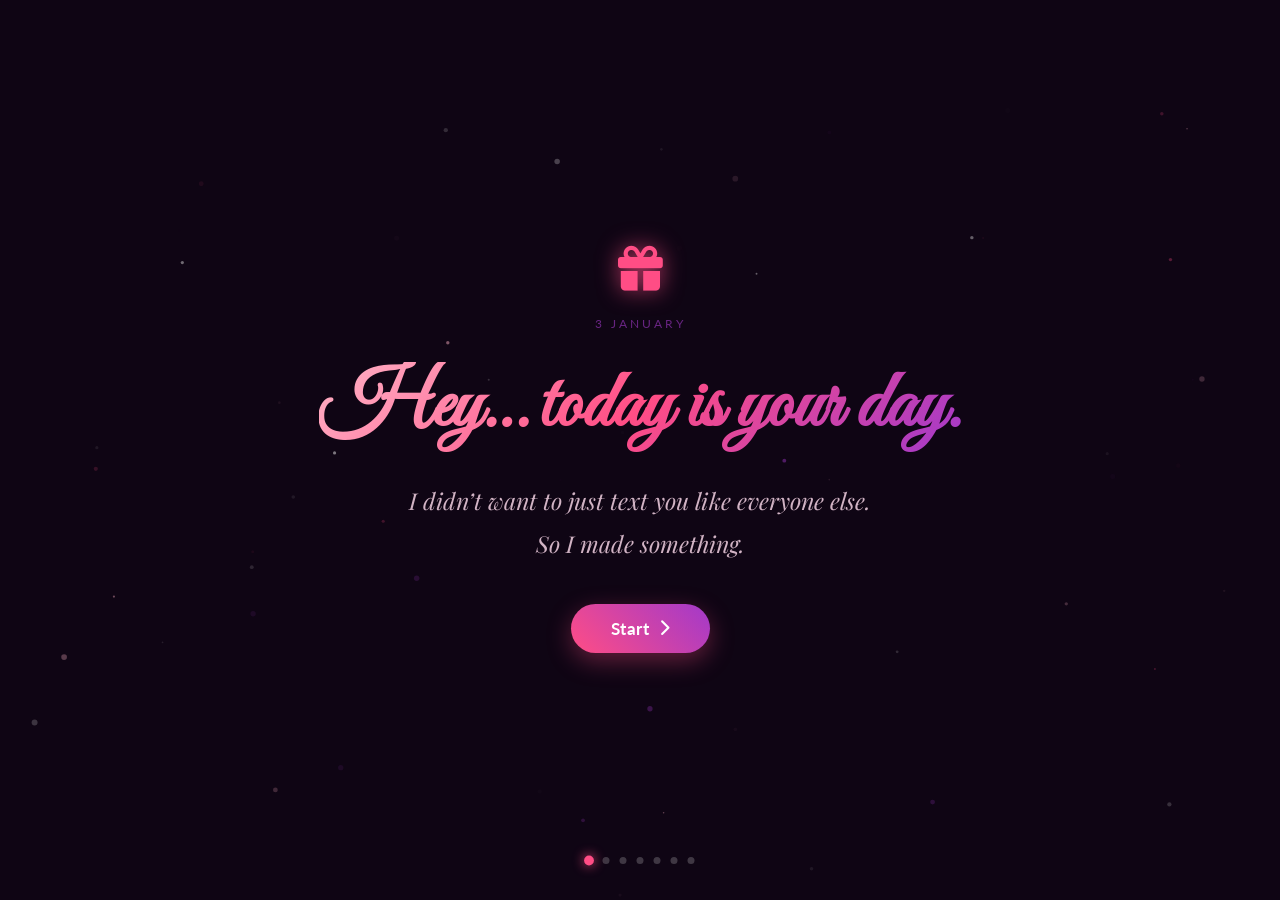
==== index.html @ ba6a095f "feat: Add React DevTools Easter Egg trigger" ====
<!DOCTYPE html>
<html lang="en">
<head>
  <meta charset="UTF-8" />
  <meta name="viewport" content="width=device-width, initial-scale=1.0, viewport-fit=cover"/>
  <meta name="theme-color" content="#0f0514"/>
  <title>Anushka 💕 — My Forever</title>
  <meta name="description" content="A love letter to Anushka — from Swapnadip Ghosh, with all his heart."/>
  <!-- Favicon -->
  <link rel="icon" type="image/svg+xml" href="favicon.svg"/>
  <link rel="apple-touch-icon" href="anushka_portrait.png"/>
  <!-- Open Graph / Social Preview -->
  <meta property="og:type" content="website"/>
  <meta property="og:title" content="Anushka 💕 — My Forever"/>
  <meta property="og:description" content="A love letter to Anushka — from Swapnadip Ghosh, with all his heart."/>
  <meta property="og:image" content="https://onelastsmile.vercel.app/anushka_portrait.png"/>
  <meta property="og:image:width" content="800"/>
  <meta property="og:image:height" content="800"/>
  <!-- Twitter Card -->
  <meta name="twitter:card" content="summary_large_image"/>
  <meta name="twitter:title" content="Anushka 💕 — My Forever"/>
  <meta name="twitter:description" content="A love letter to Anushka — from Swapnadip Ghosh, with all his heart."/>
  <meta name="twitter:image" content="https://onelastsmile.vercel.app/anushka_portrait.png"/>
  <!-- Preconnect for performance -->
  <link rel="preconnect" href="https://fonts.googleapis.com"/>
  <link rel="preconnect" href="https://fonts.gstatic.com" crossorigin/>
  <link rel="dns-prefetch" href="https://cdnjs.cloudflare.com"/>
  <!-- Google Fonts -->
  <link href="https://fonts.googleapis.com/css2?family=Great+Vibes&family=Cinzel+Decorative:wght@400;700&family=Lato:wght@300;400;700&family=Playfair+Display:ital,wght@0,400;0,700;1,400&display=swap" rel="stylesheet"/>
  <!-- Font Awesome -->
  <link rel="stylesheet" href="https://cdnjs.cloudflare.com/ajax/libs/font-awesome/6.5.0/css/all.min.css"/>
  <link rel="stylesheet" href="style.css"/>
  <style>
    /* Flicker-Free First Paint */
    body { opacity: 0; }
    body.loaded { opacity: 1; transition: opacity 0.8s ease; }

    /* ====================================================
       DUAL-LAYER CURSOR — outer ring + inner dot
       Both sit above every overlay (z-index ≥ 999999)
       ==================================================== */

    /* Hide native cursor only while the custom cursor is confirmed active */
    @media (hover: hover) and (pointer: fine) {
      html.custom-cursor-active,
      html.custom-cursor-active body,
      html.custom-cursor-active * {
        cursor: none !important;
      }
    }

    /* ── Outer ring (trailing, glowing, transparent center) ── */
    #customCursor {
      position: fixed;
      top: 0; left: 0;
      width: 26px;
      height: 26px;
      border-radius: 50%;
      pointer-events: none;
      z-index: 999999;
      background: transparent;
      border: 2px solid rgba(255, 45, 117, 0.85);
      box-shadow:
        0 0 6px rgba(255,  45, 117, 0.40),
        0 0 14px rgba(255,  45, 117, 0.15),
        inset 0 0 4px rgba(255, 45, 117, 0.08);
      will-change: transform;
      opacity: 0;
      backface-visibility: hidden;
      /* Position and scale are driven only by requestAnimationFrame. */
      transition: border-color 0.18s ease, box-shadow 0.18s ease, opacity 0.22s ease;
    }

    /* Hardware-accelerated heartbeat pulse glow */
    #customCursor::after {
      content: '';
      position: absolute;
      inset: -2px; /* cover the border */
      border-radius: 50%;
      box-shadow:
        0 0 10px rgba(255,  45, 117, 0.50),
        0 0 20px rgba(255,  45, 117, 0.25),
        0 0 30px rgba(168,  85, 247, 0.15),
        inset 0 0 6px rgba(255, 45, 117, 0.1);
      opacity: 0;
      will-change: opacity;
      animation: ringPulseOpacity 2.4s infinite ease-in-out;
      pointer-events: none;
    }

    @keyframes ringPulseOpacity {
      0%, 100% { opacity: 0; }
      50% { opacity: 1; }
    }

    /* Ring hover — brighter glow, wider border, pauses heartbeat */
    #customCursor.ring-hovering {
      border-color: rgba(255, 45, 117, 1);
      box-shadow:
        0 0 16px rgba(255,  45, 117, 0.90),
        0 0 35px rgba(255,  45, 117, 0.50),
        0 0 60px rgba(168,  85, 247, 0.45) !important;
    }
    
    #customCursor.ring-hovering::after {
      animation-play-state: paused;
      opacity: 0;
    }

    /* ── Inner dot (near-instant, solid pink) ── */
    #cursorDot {
      position: fixed;
      top: 0; left: 0;
      width: 7px;
      height: 7px;
      border-radius: 50%;
      pointer-events: none;
      z-index: 1000000;   /* always above ring */
      background: #ff2d75;
      box-shadow:
        0 0  4px rgba(255, 45, 117, 0.7),
        0 0 8px rgba(255, 45, 117, 0.35);
      will-change: transform;
      opacity: 0;
      backface-visibility: hidden;
      transition: opacity 0.18s ease, box-shadow 0.18s ease;
    }

    .cursor-trail-dot {
      position: fixed;
      top: 0;
      left: 0;
      width: 5px;
      height: 5px;
      border-radius: 50%;
      pointer-events: none;
      z-index: 999998;
      opacity: 0;
      will-change: transform, opacity;
      backface-visibility: hidden;
      transition: opacity 0.18s ease;
    }

    /* Dot hover — slightly larger */
    #cursorDot.dot-hovering {
      box-shadow:
        0 0 8px rgba(255, 45, 117, 0.85),
        0 0 16px rgba(255, 45, 117, 0.45);
    }

    /* Mobile / touch — restore native cursor, hide both layers */
    @media (hover: none) and (pointer: coarse) {
      html, body, * { cursor: auto !important; }
      #customCursor, #cursorDot, .cursor-trail-dot { display: none !important; }
    }
    /* Also restore cursor on small screens (phones with pointer:fine but hover:none) */
    @media (max-width: 768px) and (pointer: coarse) {
      html, body, * { cursor: auto !important; }
      #customCursor, #cursorDot, .cursor-trail-dot { display: none !important; }
    }
  </style>
</head>
<body>

  <!-- ====================================================
       WARNING SCREEN — shown before the OneLastSmile gift.
       Fullscreen overlay over the birthday flow.
       "I Understand" button triggers warningContinue().
       ==================================================== -->
  <div id="warningScreen" style="display:none;">
    <div class="warning-content">
      <p class="warning-pre">Before you go further&hellip;</p>
      <div class="warning-body">
        <p>This isn&rsquo;t just a page.</p>
        <p>It&rsquo;s something that was written once&hellip;<br>and meant to be felt once.</p>
        <p>So if you choose to continue,<br>read it slowly.</p>
      </div>
      <p class="warning-soft">Some things don&rsquo;t come back twice.</p>
      <button class="warning-btn" onclick="warningContinue()" style="touch-action:manipulation;">I Understand &rarr;</button>
    </div>
  </div>

  <!-- ====================================================
       GIFT INTRO PAGE — cinematic, personal, line-by-line.
       Clicking "Open It" triggers giftIntroNext().
       ==================================================== -->
  <div id="giftIntro" style="display:none;">
    <!-- Slow-zooming background -->
    <div class="gi-bg"></div>
    <!-- Soft floating particles -->
    <canvas id="giftIntroCanvas"></canvas>
    <!-- All text content -->
    <div class="gi-content">
      <!-- Line 1 heading -->
      <p class="gi-heading">This is for you.</p>
      <!-- Lines 2–6 individual -->
      <div class="gi-body">
        <p class="gi-line gi-l1">I didn&rsquo;t know how to say everything&hellip;</p>
        <p class="gi-line gi-l2">so I made something instead.</p>
        <p class="gi-line gi-l3">It&rsquo;s simple.</p>
        <p class="gi-line gi-l4">But it&rsquo;s honest.</p>
        <p class="gi-line gi-l5">And it&rsquo;s from me&hellip; to you.</p>
      </div>
      <!-- Her name -->
      <p class="gi-name gi-name-glow">Anushka</p>
      <!-- Ghost soft line -->
      <p class="gi-soft">Think of it as&hellip; a small gift.</p>
      <!-- CTA -->
      <button class="gi-btn" onclick="giftIntroNext()" style="touch-action:manipulation;">Open It &rarr;</button>
    </div>
    <!-- Music fallback prompt (shown only if autoplay blocked) -->
    <button id="giMusicPrompt" onclick="giTapPlay()" style="display:none; touch-action:manipulation;">
      <i class="fas fa-music"></i>&nbsp; Tap to start
    </button>
  </div>

  <!-- ====================================================
       LOCK SCREEN — shown when gift is already viewed.
       Appears via cinematic transition after warning.
       ==================================================== -->
  <div id="lockScreen" style="display:none;">
    <div class="lock-content">
      <p class="lock-line lock-line-1">You&rsquo;ve already seen it once.</p>
      <p class="lock-line lock-line-2">Some things are meant to stay like that.</p>
      <p class="lock-line lock-line-3">And maybe&hellip;<br>that&rsquo;s what makes them real.</p>
    </div>
  </div>

  <!-- Dual-layer cursor: outer trailing ring + inner instant dot -->
  <div id="customCursor"></div>   <!-- outer ring -->
  <div id="cursorDot"></div>      <!-- inner dot  -->


  <!-- ====================================================
       BIRTHDAY GIFT FLOW — CINEMATIC OVERLAY
       Sits on top of everything. Fades out on "Enter".
       ==================================================== -->
  <div id="birthdayFlow" style="display: flex; position: fixed; inset: 0; z-index: 100000;">

    <!-- Particle background for birthday screens -->
    <canvas id="bdCanvas"></canvas>

    <!-- Music tap-to-play fallback prompt -->
    <button id="bdMusicPrompt" onclick="bdTapPlay()" style="touch-action:manipulation;">
      <i class="fas fa-music"></i>&nbsp; Tap to start music
    </button>

    <!-- === SCREEN 1 === -->
    <div class="bd-screen active" id="bdScreen1">
      <i class="bd-icon fas fa-gift"></i>
      <div class="bd-ornament">3 January</div>
      <h1 class="bd-heading">Hey&hellip; today is your day.</h1>
      <p class="bd-text">
        I didn&rsquo;t want to just text you like everyone else.<br>
        So I made something.
      </p>
      <button class="bd-btn" onclick="bdStart()" style="touch-action:manipulation;">
        <span>Start</span> <i class="fas fa-chevron-right"></i>
      </button>
    </div>

    <!-- === SCREEN 2 === -->
    <div class="bd-screen" id="bdScreen2">
      <i class="bd-icon fas fa-cake-candles"></i>
      <div class="bd-ornament">For You</div>
      <h2 class="bd-heading">Happy Birthday, Anushka.</h2>
      <p class="bd-text">
        Not just another year&hellip;<br>
        but another version of you<br>
        the world gets to become.
      </p>
      <button class="bd-btn" onclick="bdNext(2)" style="touch-action:manipulation;">
        <span>Next</span> <i class="fas fa-chevron-right"></i>
      </button>
    </div>

    <!-- === SCREEN 3 === -->
    <div class="bd-screen" id="bdScreen3">
      <i class="bd-icon fas fa-heart"></i>
      <div class="bd-ornament">Honestly</div>
      <h2 class="bd-heading">You matter more than you probably realize.</h2>
      <p class="bd-text">
        I don&rsquo;t say this often.<br>
        But it&rsquo;s true, and it needed to be said.
      </p>
      <button class="bd-btn" onclick="bdNext(3)" style="touch-action:manipulation;">
        <span>Continue</span> <i class="fas fa-chevron-right"></i>
      </button>
    </div>

    <!-- === SCREEN 4 === -->
    <div class="bd-screen" id="bdScreen4">
      <i class="bd-icon fas fa-sun"></i>
      <div class="bd-ornament">Today</div>
      <h2 class="bd-heading">Today isn&rsquo;t about anything complicated.</h2>
      <p class="bd-text">
        No past. No confusion.
      </p>
      <p class="bd-text">
        Just you.
      </p>
      <button class="bd-btn" onclick="bdNext(4)" style="touch-action:manipulation;">
        <span>Next</span> <i class="fas fa-chevron-right"></i>
      </button>
    </div>

    <!-- === SCREEN 5 === -->
    <div class="bd-screen" id="bdScreen5">
      <i class="bd-icon fas fa-envelope-open-heart"></i>
      <div class="bd-ornament">A Gift</div>
      <h2 class="bd-heading">This is just something I wanted to give you.</h2>
      <p class="bd-text">
        No expectations attached to it.
      </p>
      <button class="bd-btn" onclick="bdNext(5)" style="touch-action:manipulation;">
        <span>See More</span> <i class="fas fa-chevron-right"></i>
      </button>
    </div>

    <!-- === SCREEN 6 === -->
    <div class="bd-screen" id="bdScreen6">
      <i class="bd-icon fas fa-star"></i>
      <div class="bd-ornament">Real Things</div>
      <h2 class="bd-heading">Some things don&rsquo;t need to be loud to be real.</h2>
      <p class="bd-text">
        Quiet can still mean genuine.
      </p>
      <button class="bd-btn" onclick="bdNext(6)" style="touch-action:manipulation;">
        <span>Continue</span> <i class="fas fa-chevron-right"></i>
      </button>
    </div>

    <!-- === SCREEN 7 === -->
    <div class="bd-screen" id="bdScreen7">
      <i class="bd-icon fas fa-dove"></i>
      <div class="bd-ornament">Always</div>
      <h2 class="bd-heading">So yeah&hellip; Happy Birthday.</h2>
      <p class="bd-text">
        I hope life gives you everything you deserve.<br>
        And I genuinely mean that.
      </p>
      <button class="bd-btn" onclick="bdNext(7)" style="touch-action:manipulation;">
        <span>Finish</span> <i class="fas fa-chevron-right"></i>
      </button>
    </div>

    <!-- === FINAL SCREEN — "One Last Smile" === -->
    <div class="bd-screen" id="bdScreenFinal">

      <!-- Ambient glow blob (pure CSS, no extra JS) -->
      <div class="ols-glow-blob"></div>

      <!-- Vignette overlay -->
      <div class="ols-vignette"></div>

      <div class="ols-content">
        <!-- Small ornament -->
        <div class="bd-ornament ols-ornament">OneLastSmile</div>

        <!-- Main heading -->
        <h2 class="bd-heading ols-heading ols-line ols-line-1">
          One Last Smile.
        </h2>

        <!-- Subheading -->
        <p class="bd-text ols-sub ols-line ols-line-2">
          This was never just a page&hellip;<br>
          It was everything I couldn&rsquo;t say.
        </p>

        <!-- Supporting line -->
        <p class="bd-text ols-support ols-line ols-line-3">
          If this is where it ends,<br>
          let it end with a smile.
        </p>

        <!-- CTA button -->
        <button class="bd-btn bd-enter-btn ols-btn ols-line ols-line-4"
                id="enterBtn" onclick="bdEnter()" style="touch-action:manipulation;">
          <span>One Last Smile</span>
          <i class="fas fa-arrow-right"></i>
        </button>

        <!-- Signature -->
        <p class="ols-signature ols-line ols-line-5">&mdash; OneLastSmile</p>
      </div>

    </div>

    <!-- Step dots (screens 1–7, final not counted) -->
    <div id="bdDots">
      <span class="bd-dot active"></span>
      <span class="bd-dot"></span>
      <span class="bd-dot"></span>
      <span class="bd-dot"></span>
      <span class="bd-dot"></span>
      <span class="bd-dot"></span>
      <span class="bd-dot"></span>
    </div>

  </div><!-- /birthdayFlow -->

  <!-- Full-screen blackout used for the cinematic exit transition -->
  <div id="olsBlackout"></div>

  <!-- ====== CINEMATIC INTRO SEQUENCE ====== -->
  <div id="cinematicIntro">
    <canvas id="ciCanvas"></canvas>
    <div class="ci-ambient-glow"></div>
    <div class="ci-content">
      <p class="ci-brand">OneLastSmile</p>
      <p class="ci-line ci-l1">Some things don&rsquo;t leave all at once.</p>
      <p class="ci-line ci-l2">Maybe this was never meant to last forever&hellip;<br>but it still mattered.</p>
      <p class="ci-line ci-l3">This isn&rsquo;t really a goodbye.</p>
      <p class="ci-line ci-l4">Just&hellip; something I wanted you to feel.</p>
      <button class="ci-enter-btn" id="ciEnterBtn" onclick="cinematicIntroEnter()">Continue &rarr;</button>
    </div>
    <span class="ci-skip" onclick="cinematicIntroEnter()">skip</span>
  </div>

  <!-- ====== MAIN SITE — hidden until birthday flow completes ====== -->
  <div id="mainSite" style="display:none;">
  <!-- Atmosphere glow overlay — shifts subtly with sections -->
  <div id="atmosphereGlow"></div>
  <!-- Global memory tooltip -->
<!-- memoryTooltip removed -->

  <!-- ====== CANVAS PARTICLES ====== -->
  <canvas id="heartCanvas"></canvas>

  <!-- ====== LOADER ====== -->
  <div class="loader" id="loader">
    <div class="loader-heart">
      <i class="fas fa-heart"></i>
    </div>
    <p class="loader-text">Loading Love<span class="dots">...</span></p>
  </div>

  <!-- ====== NAV ====== -->
  <nav class="navbar" id="navbar">
    <div class="nav-logo">
      <i class="fas fa-heart-pulse"></i>
      <span>Anushka</span>
    </div>
    <ul class="nav-links" id="navLinks">
      <li><a href="#home" class="nav-link"><i class="fas fa-home"></i> Home</a></li>
      <li><a href="#about" class="nav-link"><i class="fas fa-star"></i> About Her</a></li>
      <li><a href="#birthday" class="nav-link"><i class="fas fa-cake-candles"></i> Birthday</a></li>
      <li><a href="#letter" class="nav-link"><i class="fas fa-envelope-open-text"></i> Love Letter</a></li>
      <li><a href="#reasons" class="nav-link"><i class="fas fa-heart"></i> Why I Love You</a></li>
      <li><a href="#quotes" class="nav-link"><i class="fas fa-quote-left"></i> Quotes</a></li>
      <li><a href="#timeline" class="nav-link"><i class="fas fa-infinity"></i> Our Story</a></li>
      <li><a href="#music" class="nav-link"><i class="fas fa-music"></i> Song</a></li>
      <li><a href="#anushka-story" class="nav-link"><i class="fas fa-pen-fancy"></i> Poem</a></li>
      <li><a href="#things-i-never-said" class="nav-link"><i class="fas fa-hand-holding-heart"></i> My Truth</a></li>
      <li><a href="#propose" class="nav-link propose-nav"><i class="fas fa-ring"></i> Proposal</a></li>
    </ul>
    <div class="hamburger" id="hamburger">
      <span></span><span></span><span></span>
    </div>
  </nav>

  <!-- ====== HERO ====== -->
  <section class="hero" id="home">
    <div class="hero-overlay"></div>
    <div class="hero-content">
      <p class="hero-subtitle fade-in-up" style="animation-delay:0.3s">
        <i class="fas fa-music"></i> &nbsp;A Song From My Heart To Yours&nbsp; <i class="fas fa-music"></i>
      </p>
      <div class="trace-reveal-container" id="heroTraceTrigger">
        <h1 class="hero-name fade-in-up" style="animation-delay:0.6s">Anushka</h1>
        <div class="trace-reveal-msg" id="heroTraceMsg">A name that still feels like home.</div>
      </div>
      <p class="hero-tagline fade-in-up" style="animation-delay:0.9s">
        I never asked you to love me.<br>
        I only wished to stay somewhere in your world.<br>
        This is just what I felt, honestly and quietly.
      </p>
      <div class="hero-from fade-in-up" style="animation-delay:1.2s">
        <span>— Written patiently from my heart, Swapnadip</span>
      </div>
      <div class="hero-buttons fade-in-up" style="animation-delay:1.5s">
        <a href="#propose" class="btn-primary">
          <i class="fas fa-envelope"></i> &nbsp;A Message For You
        </a>
        <a href="#about" class="btn-secondary">
          <i class="fas fa-heart"></i> &nbsp;Explore
        </a>
      </div>
    </div>
    <div class="scroll-indicator">
      <div class="scroll-mouse"><div class="scroll-wheel"></div></div>
      <p>Scroll Down</p>
    </div>
  </section>

  <!-- ====== ABOUT HER (with photo) ====== -->
  <section class="about-section" id="about">
    <div class="section-header reveal">
      <p class="section-label"><i class="fas fa-star"></i> Someone Special</p>
      <h2 class="section-title">About Her</h2>
      <div class="title-ornament"><i class="fas fa-heart"></i></div>
    </div>
    <div class="about-container">
      <div class="about-image-wrap reveal">
        <div class="about-image-ring"></div>
        <div class="about-image-ring ring2"></div>
        <div class="about-avatar">
          <img src="anushka_portrait.png" alt="Anushka" class="about-portrait" fetchpriority="high"/>
        </div>
        <div class="about-badge"><i class="fas fa-heart"></i> Very Special</div>
      </div>
      <div class="about-text reveal">
        <h3>Anushka</h3>
        <p>
          You became a part of my daily life before I even realized it. 
          When we started talking more after the Class 10 results, those long conversations felt like the most normal and comforting part of my day.
        </p>
        <p>
          You are sometimes kind, sometimes distant, and sometimes hard to understand. But I never hated you. 
          I just learned to accept you exactly as you are, loving you silently and patiently.
        </p>
        <div class="about-traits">
          <div class="trait"><i class="fas fa-star"></i><span>Genuine</span></div>
          <div class="trait"><i class="fas fa-heart"></i><span>Kind</span></div>
          <div class="trait"><i class="fas fa-magic"></i><span>Beautiful</span></div>
          <div class="trait"><i class="fas fa-sun"></i><span>Bright</span></div>
          <div class="trait"><i class="fas fa-gem"></i><span>Precious</span></div>
          <div class="trait"><i class="fas fa-crown"></i><span>Thoughtful</span></div>
        </div>
      </div>
    </div>
  </section>

  <!-- ====== BIRTHDAY COUNTDOWN ====== -->
  <section class="birthday-section" id="birthday">
    <div class="birthday-bg-particles" id="birthdayParticles"></div>
    <div class="section-header reveal">
      <p class="section-label"><i class="fas fa-cake-candles"></i> Her Special Day</p>
      <h2 class="section-title">Birthday Countdown</h2>
      <div class="title-ornament"><i class="fas fa-heart"></i></div>
    </div>
    <div class="birthday-card reveal">
      <div class="birthday-avatar-wrap">
        <div class="birthday-avatar">
          <span class="birthday-avatar-letter">A</span>
        </div>
        <div class="birthday-crown"><i class="fas fa-crown"></i></div>
      </div>
      <h3 class="birthday-name">Anushka</h3>
      <p class="birthday-date"><i class="fas fa-calendar-heart"></i> Born: 3rd January 2008</p>
      <p class="birthday-age" id="birthdayAge"></p>
      <div class="countdown-container" id="countdown">
        <div class="countdown-item">
          <span class="countdown-number" id="countDays">000</span>
          <span class="countdown-label">Days</span>
        </div>
        <div class="countdown-separator">:</div>
        <div class="countdown-item">
          <span class="countdown-number" id="countHours">00</span>
          <span class="countdown-label">Hours</span>
        </div>
        <div class="countdown-separator">:</div>
        <div class="countdown-item">
          <span class="countdown-number" id="countMinutes">00</span>
          <span class="countdown-label">Minutes</span>
        </div>
        <div class="countdown-separator">:</div>
        <div class="countdown-item">
          <span class="countdown-number" id="countSeconds">00</span>
          <span class="countdown-label">Seconds</span>
        </div>
      </div>
      <p class="birthday-wish">Every year your birthday comes,<br>but this time I wanted to give you something<br>that came from my heart.</p>
    </div>
  </section>

  <!-- ====== LOVE LETTER ====== -->
  <section class="letter-section" id="letter">
    <div class="section-header reveal">
      <p class="section-label"><i class="fas fa-envelope-open-text"></i> From My Heart</p>
      <h2 class="section-title">A Love Letter</h2>
      <div class="title-ornament"><i class="fas fa-heart"></i></div>
    </div>
    <div class="letter-container reveal">
      <div class="letter-paper">
        <div class="letter-seal"><i class="fas fa-heart"></i></div>
        <p class="letter-date">April 2026</p>
        <p class="letter-greeting">My Dearest Anushka,</p>
        <div class="letter-body" id="letterBody">
          <p id="typewriterText"></p>
        </div>
        <div class="letter-signature">
          <p>With all my love, forever & always,</p>
          <p class="letter-sign">— Swapnadip 💕</p>
        </div>
      </div>
      <button class="letter-replay-btn" id="replayLetter" onclick="replayLetter()">
        <i class="fas fa-redo"></i> Read Again
      </button>
    </div>
  </section>

  <!-- ====== REASONS ====== -->
<section class="reasons-section" id="reasons">
  <div class="section-header reveal">
    <p class="section-label"><i class="fas fa-heart"></i> Silent Truths</p>
    <h2 class="section-title">Why I Love You</h2>
    <div class="title-ornament"><i class="fas fa-heart"></i></div>
  </div>

  <div class="reasons-grid">

    <div class="reason-card reveal">
      <div class="reason-icon"><i class="fas fa-comment"></i></div>
      <h4>Casual Talks</h4>
      <p>
        I love the way you talk casually, like nothing matters. Those simple, everyday conversations felt more real to me than anything else.
      </p>
    </div>

    <div class="reason-card reveal">
      <div class="reason-icon"><i class="fas fa-laugh"></i></div>
      <h4>Your Laughter</h4>
      <p>
        I love the way you laugh without thinking too much. It’s one of those small, imperfect things that just stayed in my memory.
      </p>
    </div>

    <div class="reason-card reveal">
      <div class="reason-icon"><i class="fas fa-eye-slash"></i></div>
      <h4>Staying in My Thoughts</h4>
      <p>
        Even on the days you completely ignored me, somehow you still stayed in my thoughts. It was strange, but true.
      </p>
    </div>

    <div class="reason-card reveal">
      <div class="reason-icon"><i class="fas fa-walking"></i></div>
      <h4>Your Presence</h4>
      <p>
        Just seeing you walking around the gym or crossing the road. The most ordinary moments were the ones that mattered the most.
      </p>
    </div>

    <div class="reason-card reveal">
      <div class="reason-icon"><i class="fas fa-sun"></i></div>
      <h4>Small Imperfections</h4>
      <p>
        I didn't fall for a fantasy. I fell for a real person with moods, silence, and distance. I loved the real you.
      </p>
    </div>

    <div class="reason-card reveal">
      <div class="reason-icon"><i class="fas fa-clock"></i></div>
      <h4>Quiet Patience</h4>
      <p>
        The way time seemed to slow down just a bit when you were around. I never needed you to notice me for it to happen.
      </p>
    </div>

    <div class="reason-card reveal">
      <div class="reason-icon"><i class="fas fa-user"></i></div>
      <h4>Being Yourself</h4>
      <p>
        You never tried to be anyone else. Whether you were kind or distant, you were just Anushka. And that was enough.
      </p>
    </div>

    <div class="reason-card reveal">
      <div class="reason-icon"><i class="fas fa-infinity"></i></div>
      <h4>No Reason Why</h4>
      <p>
        I don't know why I love you. If someone asks me the reason, I still don't have a perfect answer. I just do.
      </p>
    </div>

  </div>
</section>
  <!-- ====== LOVE QUOTES CAROUSEL ====== -->
  <section class="quotes-section" id="quotes">
    <div class="section-header reveal">
      <p class="section-label"><i class="fas fa-quote-left"></i> Words of Love</p>
      <h2 class="section-title">Love Quotes For You</h2>
      <div class="title-ornament"><i class="fas fa-heart"></i></div>
    </div>
    <div class="quotes-carousel reveal">
      <div class="quote-card active" id="quote-0">
        <i class="fas fa-quote-left quote-icon"></i>
        <p class="quote-text">I never wanted to have you. I just wanted to keep seeing you.</p>
        <p class="quote-author">— A silent wish</p>
      </div>
      <div class="quote-card" id="quote-1">
        <i class="fas fa-quote-left quote-icon"></i>
        <p class="quote-text">Even if you never choose me, I'll still choose you.</p>
        <p class="quote-author">— Quiet devotion</p>
      </div>
      <div class="quote-card" id="quote-2">
        <i class="fas fa-quote-left quote-icon"></i>
        <p class="quote-text">If you ever come back someday, I'll still be there.</p>
        <p class="quote-author">— Waiting patiently</p>
      </div>
      <div class="quote-card" id="quote-3">
        <i class="fas fa-quote-left quote-icon"></i>
        <p class="quote-text">I don't know why I love you. If someone asks me the reason, I still don't have an answer. I just do.</p>
        <p class="quote-author">— The simple truth</p>
      </div>
      <div class="quote-card" id="quote-4">
        <i class="fas fa-quote-left quote-icon"></i>
        <p class="quote-text">I never asked you to love me. I only wished to stay somewhere in your world.</p>
        <p class="quote-author">— Just staying close</p>
      </div>
      <div class="quotes-dots" id="quotesDots">
        <span class="dot active" onclick="goToQuote(0)"></span>
        <span class="dot" onclick="goToQuote(1)"></span>
        <span class="dot" onclick="goToQuote(2)"></span>
        <span class="dot" onclick="goToQuote(3)"></span>
        <span class="dot" onclick="goToQuote(4)"></span>
      </div>
      <div class="quotes-nav">
        <button class="quote-nav-btn" onclick="prevQuote()"><i class="fas fa-chevron-left"></i></button>
        <button class="quote-nav-btn" onclick="nextQuote()"><i class="fas fa-chevron-right"></i></button>
      </div>
    </div>
  </section>

  <!-- ====== FLOATING HEARTS DIVIDER ====== -->
  <div class="hearts-divider">
    <i class="fas fa-heart h1"></i>
    <i class="fas fa-heart h2"></i>
    <i class="fas fa-heart h3"></i>
    <i class="fas fa-heart h4"></i>
    <i class="fas fa-heart h5"></i>
  </div>

  <!-- ====== TIMELINE ====== -->
  <section class="timeline-section" id="timeline">
    <div class="section-header reveal">
      <p class="section-label"><i class="fas fa-infinity"></i> Our Journey</p>
      <h2 class="section-title">Our Story</h2>
      <div class="title-ornament"><i class="fas fa-heart"></i></div>
    </div>
    <div class="timeline">
      <div class="timeline-item left reveal">
        <div class="timeline-dot"><i class="fas fa-star"></i></div>
        <div class="timeline-content">
          <span class="timeline-date"><i class="fas fa-calendar-heart"></i> 2022 — Class 9</span>
          <h4>The Day I Noticed You — And Never Really Forgot</h4>
          <p>I first saw you standing in front of Ayan sir's batch. It was just a normal day for everyone else, but something quietly stayed in my memory. It wasn't love immediately—just a quiet feeling that simply remained with me.</p>
        </div>
      </div>
      <div class="timeline-item right reveal">
        <div class="timeline-dot"><i class="fas fa-comments"></i></div>
        <div class="timeline-content">
          <span class="timeline-date"><i class="fas fa-calendar-heart"></i> 2023 — After Class 10 Results</span>
          <h4>When Conversations Became Part of My Everyday Life</h4>
          <p>We started talking more after the Class 10 results. The conversations slowly became longer, and talking to you just became a normal part of my days. Without me even realizing it, you became a comforting part of my daily routine.</p>
        </div>
      </div>
      <div class="timeline-item left reveal">
        <div class="timeline-dot"><i class="fas fa-heart-broken"></i></div>
        <div class="timeline-content">
          <span class="timeline-date"><i class="fas fa-calendar-heart"></i> Confession Period</span>
          <h4>The Day I Finally Said What I Was Afraid To Say</h4>
          <p>I gathered the courage to tell you how I felt. It wasn't done perfectly, but it was honest. Unfortunately, misunderstandings happened, and a quiet distance slowly began to grow between us after that.</p>
        </div>
      </div>
      <div class="timeline-item right reveal">
        <div class="timeline-dot"><i class="fas fa-utensils"></i></div>
        <div class="timeline-content">
          <span class="timeline-date"><i class="fas fa-calendar-heart"></i> Fuchka Day</span>
          <h4>One Evening That Felt Quieter Than Usual</h4>
          <p>You and the others went to eat fuchka together, and I wasn't called. I just sat quietly on the opposite side of the road. I didn't have any dramatic reaction; it was just a quiet moment of realizing how alone I felt.</p>
        </div>
      </div>
      <div class="timeline-item left reveal">
        <div class="timeline-dot"><i class="fas fa-dumbbell"></i></div>
        <div class="timeline-content">
          <span class="timeline-date"><i class="fas fa-calendar-heart"></i> Gym Days</span>
          <h4>The Only Place Where I Could Still See You</h4>
          <p>The gym became my daily routine. It wasn't because of fitness, but because it became the only place where I could still see you. Seeing you from a distance became a part of my day, and even without any conversation, those moments truly mattered to me.</p>
        </div>
      </div>
      <div class="timeline-item right reveal">
        <div class="timeline-dot"><i class="fas fa-eye-slash"></i></div>
        <div class="timeline-content">
          <span class="timeline-date"><i class="fas fa-calendar-heart"></i> 27 April 2026</span>
          <h4>The Day Silence Became Too Heavy</h4>
          <p>You told me not to look at you like that. I stayed silent. Later, I sat quietly and covered my face with a towel so no one would notice. Inside, the same questions kept repeating:</p>
          <p style="margin-top: 10px; font-style: italic;">"Has it really become so wrong just to look at you? Did I do something so bad to deserve this distance?"</p>
          <p style="margin-top: 10px;">I slowly realized that maybe I care more than you ever did. Maybe I truly became an unwanted person in your world.</p>
          <p style="margin-top: 10px; font-weight: bold;">I love her — and maybe she doesn't love me. It's that simple.</p>
        </div>
      </div>
    </div>
  </section>

  <!-- ====== MUSIC SECTION ====== -->
  <section class="music-section" id="music">
    <div class="music-bg-overlay"></div>
    <div class="section-header reveal">
      <p class="section-label"><i class="fas fa-music"></i> Swapnadip Sings For You</p>
      <h2 class="section-title">A Song For You</h2>
      <div class="title-ornament"><i class="fas fa-heart"></i></div>
    </div>
    <div class="music-player reveal">
      <div class="vinyl-wrap">
        <div class="vinyl" id="vinyl">
          <div class="vinyl-center">
            <i class="fas fa-music"></i>
          </div>
        </div>
      </div>
      <div class="player-info">
        <h3 class="song-title">The Words I Couldn't Say Out Loud</h3>
        <p class="song-artist">
<i class="fas fa-microphone"></i> Swapnadip Ghosh — Written on the days I couldn't speak
</p>
        <div class="lyrics-box">
          <div class="lyrics-scroll" id="lyricsScroll">

<p class="cinematic-line">🎵 You were never just someone I saw...</p>

<p class="cinematic-line">You became someone I waited to see.</p>

<p class="cinematic-line">Not because you called me,</p>

<p class="cinematic-line">But because seeing you</p>

<p class="cinematic-line">was enough to make my day feel complete.</p>

<br/>

<p class="cinematic-line">I learned to stand quietly,</p>

<p class="cinematic-line">to look without being noticed,</p>

<p class="cinematic-line">to smile even when my chest felt heavy.</p>

<p class="cinematic-line">Because loving you was never loud...</p>

<p class="cinematic-line">It was silent, patient, and real.</p>

<br/>

<p class="cinematic-line">Maybe you never noticed</p>

<p class="cinematic-line">how many times I stayed back</p>

<p class="cinematic-line">just to see you one more moment.</p>

<p class="cinematic-line">Maybe you never knew</p>

<p class="cinematic-line">how much courage it took just to stand there.</p>

<br/>

<p class="cinematic-line">Even on the days I felt unwanted,</p>

<p class="cinematic-line">Even on the days I walked away quietly,</p>

<p class="cinematic-line">My heart still chose you...</p>

<p class="cinematic-line">again, and again.</p>

<br/>

<p class="cinematic-line">And even if one day you forget me,</p>

<p class="cinematic-line">These moments will still remain inside me.</p>

<p class="cinematic-line">Because some feelings</p>

<p class="cinematic-line">are not meant to be returned...</p>

<p class="cinematic-line">They are meant to be remembered.</p>

</div>
        </div>
        <div class="music-controls">
          <button class="music-btn" id="playBtn" onclick="toggleMusic()">
            <i class="fas fa-play" id="playIcon"></i>
          </button>
          <div class="equalizer" id="equalizer">
            <div class="bar"></div><div class="bar"></div><div class="bar"></div>
            <div class="bar"></div><div class="bar"></div>
          </div>
        </div>
        <!-- Enhanced music controls -->
        <div class="music-controls-enhanced" id="musicControlsEnhanced">
          <button class="music-icon-btn" id="muteBtn" onclick="toggleMute()" title="Mute/Unmute">
            <i class="fas fa-volume-up" id="muteIcon"></i>
          </button>
          <div class="volume-track">
            <input type="range" id="volumeSlider" class="volume-slider" min="0" max="100" value="45" oninput="setVolume(this.value)" title="Volume">
          </div>
          <button class="music-icon-btn" id="restartBtn" onclick="restartMusic()" title="Restart from beginning">
            <i class="fas fa-redo-alt"></i>
          </button>
        </div>
        <div class="song-progress-wrap">
          <span class="song-time" id="songCurrentTime">0:00</span>
          <div class="song-progress-track" id="songProgressTrack">
            <div class="song-progress-fill" id="songProgressFill"></div>
          </div>
          <span class="song-time" id="songDuration">0:00</span>
        </div>
      </div>
    </div>
    <!-- Audio element -->
    <audio id="bgAudio" loop>
      <source src="song.mp3" type="audio/mpeg"/>
    </audio>
  </section>

  <!-- Memory Fragments section removed -->

  <!-- ====== ANUSHKA STORY SECTION ====== -->
  <section class="story-section" id="anushka-story">
    <div class="story-bg-overlay"></div>
    <div class="section-header reveal">
      <p class="section-label"><i class="fas fa-pen-fancy"></i> A Quiet Truth</p>
      <h2 class="section-title">শুধু তোকে দেখেই যেতে চেয়েছি—</h2>
      <div class="title-ornament"><i class="fas fa-heart"></i></div>
    </div>
    <div class="story-container reveal">
      <div class="story-scroll-box">
        <p>I never loved you just to call you mine,<br>I never wanted to possess you.<br>I only wanted to see you, hear your voice,<br>And quietly watch you smile.</p>

        <p>People often ask me for reasons,<br>But I never had a perfect answer.<br>I never knew why I loved you so much,<br>I just loved you, without any explanation.</p>

        <p>Even if you never stay beside me,<br>I will still care for you quietly.<br>Even if you never understand my feelings,<br>I could never bring myself to hate you.<br>And if life ever brings you back someday,<br>I will still accept you, without a single question.</p>

        <p>I learned to love without any expectation.<br>To wait for you without forcing anything.<br>My feelings simply stayed true in the silence.</p>

        <p style="font-size: 1.15rem; margin-top: 2rem; text-align: center; color: var(--accent);">তোকে পাওয়াই আমার ভালোবাসা ছিল না,<br>তোকে ভালোবাসাটাই ছিল আমার পাওয়া।</p>
      </div>
    </div>
  </section>

  <!-- ====== THINGS I NEVER SAID ====== -->
  <section class="confession-section" id="things-i-never-said">
    <a id="confession"></a>
    <div class="confession-bg"></div>
    <div class="confession-container reveal">
      <div class="confession-icon"><i class="fas fa-comment-slash"></i></div>
      <h2 class="confession-title">Things I Never Said</h2>
      <div class="confession-content">
        <p>Anushka,</p>
        <p>
          It was always so difficult for me to express my feelings face to face. Whenever I tried, the words just stayed locked inside my chest.
        </p>
        <p>
          I often stayed completely silent, even on the days when I really wanted to speak to you.
        </p>
        <p>
          The fear of losing whatever small connection we had made me quiet. Over time, loving you silently just became normal for me.
        </p>
        <p class="confession-promise">
          <i class="fas fa-leaf"></i>
          I kept it all inside, quietly.
          <i class="fas fa-leaf"></i>
        </p>
      </div>
      <div class="confession-sign">
        <p>— Swapnadip Ghosh</p>
        <p class="confession-subtitle"><i class="fas fa-pen-fancy"></i> Silent Thoughts</p>
      </div>
    </div>
  </section>

  <!-- ====== IF YOU NEVER READ THIS ====== -->
  <section class="cinematic-letter-section" id="if-you-never-read-this">
    <div class="letter-reveal reveal">
      <div class="letter-content">
        <p class="letter-paragraph">
          Even if you never understand my feelings, I want you to know that the love was still real. 
          Even if you never read this, I don't regret loving you.
        </p>
        <p class="letter-paragraph">
          This website was not made to force you or make you feel guilty. 
          It was made simply to release the emotions I couldn't hold inside anymore. 
        </p>
        <p class="letter-paragraph">
          Loving you changed me, even if nothing came from it. And I have accepted that.
        </p>
      </div>
      <div class="letter-footer">
        <span class="letter-sign-small">— Swapnadip</span>
      </div>
    </div>
  </section>

  <!-- ====== ONE LAST REPLY ====== -->
  <section class="reply-section" id="one-last-reply">
    <div class="reply-bg-overlay"></div>
    <div class="reply-container reveal">
      <div class="reply-icon"><i class="fas fa-feather-alt"></i></div>
      <h2 class="reply-title">One Last Reply</h2>
      <div class="reply-intro">
        <p>You never really owed a reply.</p>
        <p>But if there’s something your heart still wants to leave behind...<br>you can.</p>
        <br>
        <p>Not everything needs an answer.<br>But sometimes memories still want to speak.</p>
      </div>

      <div class="reply-form-wrapper" id="replyFormWrapper">
        <textarea id="replyText" class="reply-textarea" placeholder="Maybe there's something you never said..." spellcheck="false"></textarea>
        <button class="btn-reply bd-btn" id="btnReplySubmit" onclick="submitReply()">
          <span><i class="fas fa-paper-plane"></i> Leave A Memory Behind</span>
        </button>
      </div>

      <div class="reply-success" id="replySuccess" style="display: none;">
        <i class="fas fa-dove reply-success-icon"></i>
        <p>Your words have been kept.</p>
        <p>Some memories deserve a place to stay.</p>
        <p class="reply-success-thanks">Thank you for leaving something behind.</p>
      </div>
    </div>
  </section>

  <!-- ====== BEFORE I LEAVE ====== -->
  <section class="propose-section" id="propose">
    <div class="propose-bg-overlay"></div>
    <div class="propose-particles" id="proposeParticles"></div>
    <div class="propose-container reveal">
      <div class="ring-animation">
        <div class="ring-outer"><i class="fas fa-dove ring-icon"></i></div>
        <div class="ring-glow"></div>
      </div>
      <p class="propose-from"><i class="fas fa-leaf"></i> With silent strength</p>
      <h2 class="propose-title">Before I Leave</h2>
      <div class="propose-message">
        <p>
          This website is a final memory for you before I leave for university. 
          I just wanted to leave behind something meaningful.
        </p>
        <p>
          I am not doing this to force you into anything. 
          I just wanted a place to preserve these memories before I go.
        </p>
        <p class="propose-big-text">
          <span>Even if life takes us in different directions,<br>a part of my story will always carry your name.</span>
        </p>
      </div>



      <div class="propose-buttons" id="proposeButtons">
        <button class="btn-yes" id="yesBtn" onclick="sayYes()">
          <i class="fas fa-heart"></i> I Understand
        </button>
        <button class="btn-no" onmouseover="runAway(this)" onclick="runAway(this)">No</button>
      </div>
      <div class="celebrate-message" id="celebrateMessage">
        <div class="firework-container" id="fireworks"></div>
        <div class="celebrate-text">
          <i class="fas fa-leaf"></i>
          <h3>Thank You</h3>
          <p>Thank you for taking the time to read my true feelings. That is all I ever wanted.</p>
          <div class="celebrate-icons">
            <i class="fas fa-dove"></i>
            <i class="fas fa-star"></i>
            <i class="fas fa-heart"></i>
          </div>
          <p class="forever-text">— With silent respect, Swapnadip</p>
        </div>
      </div>
    </div>
  </section>

  <!-- ====== ONE LAST CHOICE ====== -->
  <section class="final-choice-section" id="final-choice">
    <div class="final-choice-container reveal">
      <h2 class="final-choice-title">One Last Choice</h2>
      <div class="final-choice-content" id="finalChoiceContent">
        <p>This website carries memories that mattered to me.<br>But memories only stay if they are allowed to.</p>
        <div class="final-buttons" id="finalButtons">
          <button id="keepBtn" class="btn-keep" onclick="keepStory()">Keep This Story</button>
          <button id="fadeBtn" class="btn-fade" onclick="fadeAway()">Let It Fade Away</button>
        </div>
      </div>
      <div class="keep-message" id="keepMessage" style="display: none;">
        <p>Then this story stays —<br>quietly,<br>without expectations.</p>
      </div>
      <!-- Hidden emotional detail: appears after 3.5s on this section -->
      <p id="stayMessage">You stayed till the end.</p>
    </div>
  </section>



  <!-- ====== FOOTER ====== -->
  <footer class="footer">
    <div class="footer-hearts">
      <i class="fas fa-leaf"></i>
      <i class="fas fa-dove"></i>
      <i class="fas fa-leaf"></i>
    </div>
    <p class="footer-text">
      Made with quiet devotion by
      <strong>Swapnadip Ghosh</strong> for <strong>Anushka</strong>
    </p>
    <p class="footer-sub">
      If love is true, no effort ever goes to waste.
    </p>
    <p class="footer-copy">Silent Memories — 2026</p>
    <div class="late-night-hint">The world is quiet, but my heart is still speaking to you.</div>
  </footer>

  <!-- ====== DYNAMIC ENDING SCREEN ====== -->
  <div class="dynamic-ending-screen" id="dynamicEndingScreen">
    <!-- Visual layers -->
    <div class="de-bg" id="deBg"></div>
    <div class="de-vignette" id="deVignette"></div>

    <!-- Text layers -->
    <div class="de-content" id="deContent">
      <p class="de-line" id="deLine1"></p>
      <p class="de-line" id="deLine2"></p>
      <p class="de-line" id="deLine3"></p>
      <p class="de-line de-final" id="deLine4"></p>
      
      <p class="de-line de-signature" id="deSig">— OneLastSmile</p>
      <p class="de-line de-extra" id="deExtra"></p>

      <p class="de-line de-final-silence" id="deFinalSilence">Some things are better left as they are.</p>
    </div>
  </div>

  </div><!-- /mainSite -->

  <!-- ====== "BEFORE YOU GO" — Cinematic Final Ending ====== -->
  <div id="beforeYouGo">
    <canvas id="bygCanvas"></canvas>
    <div class="byg-glow"></div>
    <div class="byg-content">
      <p class="byg-brand">OneLastSmile</p>
      <p class="byg-line byg-line-1">Thank you for staying till the end.</p>
      <p class="byg-line byg-line-2">Maybe in another life&hellip;<br>things happen differently.</p>
      <p class="byg-line byg-line-3">But even this version mattered to me.</p>
      <p class="byg-line byg-line-4">Some people become memories slowly.<br>And some stay with you quietly forever.</p>
      <p class="byg-line byg-line-5">You were never just another chapter.</p>
      <p class="byg-line byg-line-6">And maybe&hellip;<br>that&rsquo;s enough.</p>
      <p class="byg-signature">OneLastSmile</p>

      <!-- Memory Keepsake Download -->
      <div id="saveMemorySection" style="text-align:center; margin: 3rem 0 1rem; display:none; position:relative; z-index:9999999;">
        <button class="btn-keep" id="saveMemoryBtn" onclick="saveMemoryKeepsake()">
          <i class="fas fa-download"></i> Download This Memory
        </button>
      </div>
    </div>
  </div>

  <script src="script.js"></script>

  <script src="https://cdn.jsdelivr.net/npm/emailjs-com@3/dist/email.min.js"></script>
  <script>
    (function(){
      if (window.emailjs) {
        emailjs.init("Vgp1Tvu88MeOV6IdI");
      }
    })();
  </script>

  <!-- ====== BIRTHDAY FLOW SCRIPT ====== -->
  <script>
  (function () {
    /* ---------- state ---------- */
    var currentScreen = 1;
    var totalSteps    = 7;   // screens 1-7 (final is separate)
    var musicStarted  = false;

    /* ---------- particle canvas ---------- */
    var canvas = document.getElementById('bdCanvas');
    var ctx    = canvas.getContext('2d');
    var bdParticles = [];

    function resizeBdCanvas() {
      canvas.width  = window.innerWidth;
      canvas.height = window.innerHeight;
    }
    resizeBdCanvas();
    window.addEventListener('resize', resizeBdCanvas, { passive: true });

    for (var i = 0; i < 70; i++) {
      bdParticles.push(makeBdParticle());
    }

    function makeBdParticle() {
      var types  = ['heart', 'star', 'dot'];
      var colors = ['255,77,133', '162,57,202', '255,179,198', '255,255,255'];
      return {
        x:       Math.random() * canvas.width,
        y:       Math.random() * canvas.height,
        size:    Math.random() * 2.4 + 0.6,
        speed:   Math.random() * 0.55 + 0.15,
        opacity: Math.random() * 0.45 + 0.05,
        type:    types[Math.floor(Math.random() * types.length)],
        color:   colors[Math.floor(Math.random() * colors.length)],
        phase:   Math.random() * Math.PI * 2,
        twinkle: Math.random() * 0.018 + 0.008,
      };
    }

    var bdLastTs = 0;
    function animateBdParticles(ts) {
      if (!bdLastTs) bdLastTs = ts;
      var dt = Math.min(ts - bdLastTs, 50);
      bdLastTs = ts;
      var f = dt * 0.06; // dt / 16.67

      ctx.clearRect(0, 0, canvas.width, canvas.height);
      bdParticles.forEach(function (p) {
        p.phase += p.twinkle * f;
        var alpha = p.opacity * (0.5 + 0.5 * Math.sin(p.phase));
        ctx.fillStyle = 'rgba(' + p.color + ',' + alpha + ')';
        ctx.beginPath();
        ctx.arc(p.x, p.y, p.size, 0, Math.PI * 2);
        ctx.fill();
        p.y -= p.speed * f;
        p.x += Math.sin(p.y * 0.009) * 0.25 * f;
        if (p.y < -10) {
          p.y = canvas.height + 10;
          p.x = Math.random() * canvas.width;
        }
      });
      requestAnimationFrame(animateBdParticles);
    }
    requestAnimationFrame(animateBdParticles);

    /* ---------- dot updater ---------- */
    function updateDots(n) {
      var dots = document.querySelectorAll('.bd-dot');
      dots.forEach(function (d, i) {
        d.classList.toggle('active', i === n - 1);
      });
    }

    /* ---------- screen transition ---------- */
    function showScreen(fromId, toId) {
      var from = document.getElementById(fromId);
      var to   = document.getElementById(toId);
      if (!from || !to) return;

      from.classList.add('exiting');
      from.classList.remove('active');

      setTimeout(function () {
        from.classList.remove('exiting');
        to.classList.add('active');
      }, 880);
    }

    /* ---------- music ---------- */
    function tryStartMusic() {
      if (musicStarted) return;
      var audio = document.getElementById('bgAudio');
      if (!audio) return;
      var playPromise = audio.play();
      if (playPromise !== undefined) {
        playPromise.then(function () {
          musicStarted = true;
          // sync main site music-player state
          var playIcon = document.getElementById('playIcon');
          var vinyl    = document.getElementById('vinyl');
          var eq       = document.getElementById('equalizer');
          if (playIcon) playIcon.className = 'fas fa-pause';
          if (vinyl)    vinyl.classList.add('playing');
          if (eq)       eq.classList.add('active');
          // sync isPlaying flag in script.js scope via a custom event
          window.dispatchEvent(new Event('bdMusicStarted'));
          // hide prompt if visible
          var prompt = document.getElementById('bdMusicPrompt');
          if (prompt) prompt.style.display = 'none';
        }).catch(function () {
          // autoplay blocked — show tap prompt
          var prompt = document.getElementById('bdMusicPrompt');
          if (prompt) prompt.style.display = 'block';
        });
      }
    }

    /* tap-to-play (global so onclick can call it) */
    window.bdTapPlay = function () {
      musicStarted = false; // reset so tryStartMusic will re-attempt
      tryStartMusic();
    };

    /* ---------- public flow functions ---------- */
    window.bdStart = function () {
      tryStartMusic();
      showScreen('bdScreen1', 'bdScreen2');
      currentScreen = 2;
      updateDots(2);
    };

    window.bdNext = function (fromNum) {
      var nextNum = fromNum + 1;
      var fromId  = 'bdScreen' + fromNum;
      var toId    = nextNum > totalSteps ? 'bdScreenFinal' : 'bdScreen' + nextNum;

      showScreen(fromId, toId);

      if (nextNum <= totalSteps) {
        currentScreen = nextNum;
        updateDots(nextNum);
      } else {
        // Entering final screen — hide dots
        var dotsEl = document.getElementById('bdDots');
        if (dotsEl) dotsEl.style.display = 'none';

        // Trigger line-by-line animation on final screen
        setTimeout(function () {
          var finalEl = document.getElementById('bdScreenFinal');
          if (finalEl) finalEl.classList.add('ols-active');
        }, 900); // after the screen fade-in completes

        // Lower music volume slightly for the quiet final moment
        var audio = document.getElementById('bgAudio');
        if (audio) {
          var fadeVol = setInterval(function () {
            if (audio.volume > 0.38) {
              audio.volume = Math.max(0.38, audio.volume - 0.025);
            } else {
              clearInterval(fadeVol);
            }
          }, 80);
        }
      }
    };

    /* ---------- revealMainSite — cinematic One Last Smile exit ---------- */
    window.revealMainSite = function () {
      var mainSite  = document.getElementById('mainSite');
      var flow      = document.getElementById('birthdayFlow');
      var blackout  = document.getElementById('olsBlackout');
      var enterBtn  = document.getElementById('enterBtn');

      if (!mainSite) return;

      // Prevent double-trigger
      if (window._olsExiting) return;
      window._olsExiting = true;

      // ── Step 1: Button soft glow (via CSS class; already handled by .bd-enter-btn animation) ──
      if (enterBtn) {
        enterBtn.style.transition = 'box-shadow 0.4s ease, opacity 0.6s ease';
        enterBtn.style.boxShadow  = '0 0 40px rgba(255,78,205,0.9), 0 0 80px rgba(168,85,247,0.6)';
        enterBtn.style.opacity    = '0.6';
      }

      // ── Step 2: Fade to black (blackout overlay) ──
      setTimeout(function () {
        if (blackout) {
          blackout.style.transition = 'opacity 1.8s cubic-bezier(0.4,0,0.2,1)';
          blackout.classList.add('active');
        }

        // ── Step 3: Fade music UP slightly for the main section ──
        var audio = document.getElementById('bgAudio');
        if (audio && !audio.paused) {
          var targetVol = 0.45;
          var fadeUp = setInterval(function () {
            if (audio.volume < targetVol) {
              audio.volume = Math.min(targetVol, audio.volume + 0.015);
            } else {
              clearInterval(fadeUp);
            }
          }, 60);
        }
      }, 300);

      // ── Step 4: Pink glow pulse in centre (1.9s after click) ──
      setTimeout(function () {
        if (blackout) blackout.classList.add('glow-pulse');
      }, 1900);

      // ── Step 5: Silence moment — then reveal main site (3.6s after click) ──
      setTimeout(function () {
        // Restore body scroll
        document.body.style.overflow = '';

        // Show #mainSite beneath the blackout
        mainSite.style.opacity    = '0';
        mainSite.style.transition = 'none';
        mainSite.style.display    = 'block';
        mainSite.offsetHeight;          // forces reflow — DO NOT REMOVE
        mainSite.style.transition = 'opacity 1.4s ease';
        mainSite.style.opacity    = '1';
        window._olsStartTime      = Date.now(); // track time spent on main site

        // Scroll to top instantly (no smooth scroll fighting the transition)
        document.documentElement.classList.add('instant-scroll');
        window.scrollTo(0, 0);
        setTimeout(function () {
          document.documentElement.classList.remove('instant-scroll');
        }, 100);

        // Hide birthday flow
        if (flow) flow.style.display = 'none';

        // Fade out the blackout to reveal the main site
        setTimeout(function () {
          if (blackout) {
            blackout.style.transition = 'opacity 1.6s ease';
            blackout.classList.remove('active');
            blackout.classList.remove('glow-pulse');
            setTimeout(function () {
              blackout.style.pointerEvents = 'none';
              window._olsExiting = false;
            }, 1700);
          }
        }, 600);

      }, 3600);
    };

    // ─────────────────────────────────────────────────────────
    //  CONTROLLED VIEWING FLOW
    //  Birthday → Gift Intro → Warning → OneLastSmile (once) → Lock
    // ─────────────────────────────────────────────────────────

    // ── Gift Intro particle canvas (40 soft floating dots) ──
    var _giAnimId  = null;
    var _giResize  = null;

    function startGiftIntroParticles() {
      var c = document.getElementById('giftIntroCanvas');
      if (!c) return;
      var ctx = c.getContext('2d');

      function resize() {
        c.width  = window.innerWidth;
        c.height = window.innerHeight;
      }
      resize();
      _giResize = resize;
      window.addEventListener('resize', _giResize, { passive: true });

      var pts = [];
      var colors = ['255,77,133', '162,57,202', '255,179,198', '210,150,220'];
      for (var i = 0; i < 40; i++) {
        pts.push({
          x: Math.random() * c.width,
          y: Math.random() * c.height,
          r: Math.random() * 2.0 + 0.5,
          speed: Math.random() * 0.38 + 0.08,
          phase: Math.random() * Math.PI * 2,
          tw:    Math.random() * 0.014 + 0.006,
          color: colors[Math.floor(Math.random() * colors.length)]
        });
      }

      var giLastTs = 0;
      function loop(ts) {
        if (!giLastTs) giLastTs = ts;
        var dt = Math.min(ts - giLastTs, 50);
        giLastTs = ts;
        var f = dt * 0.06;

        ctx.clearRect(0, 0, c.width, c.height);
        pts.forEach(function (p) {
          p.phase += p.tw * f;
          var a = 0.32 * (0.5 + 0.5 * Math.sin(p.phase));
          ctx.fillStyle = 'rgba(' + p.color + ',' + a + ')';
          ctx.beginPath();
          ctx.arc(p.x, p.y, p.r, 0, Math.PI * 2);
          ctx.fill();
          p.y -= p.speed * f;
          p.x += Math.sin(p.y * 0.007) * 0.2 * f;
          if (p.y < -6) {
            p.y = c.height + 6;
            p.x = Math.random() * c.width;
          }
        });
        _giAnimId = requestAnimationFrame(loop);
      }
      _giAnimId = requestAnimationFrame(loop);
    }

    function stopGiftIntroParticles() {
      if (_giAnimId) { cancelAnimationFrame(_giAnimId); _giAnimId = null; }
      if (_giResize) { window.removeEventListener('resize', _giResize); _giResize = null; }
    }

    // ── bdEnter: “One Last Smile” → show Gift Intro + start music ──
    var _giShowing = false;  // double-trigger guard
    window.bdEnter = function () {
      history.pushState(null, null, location.href);
      window.onpopstate = () => history.go(1);

      if (_giShowing) return;          // prevent double-tap on mobile
      _giShowing = true;
      var gi = document.getElementById('giftIntro');
      if (!gi) { _giShowing = false; return; }

      // Show overlay + trigger CSS transitions
      gi.style.display = 'flex';
      gi.offsetHeight;                        // force reflow
      gi.classList.add('gift-intro-visible');

      // Start particles
      startGiftIntroParticles();

      // ── Music: fade in to 25% volume over 2 s ──
      var audio = document.getElementById('bgAudio');
      if (audio) {
        var targetVol = 0.25;
        // If audio isn't playing yet, start it silently
        if (audio.paused) {
          audio.volume = 0;
          var playPromise = audio.play();
          if (playPromise !== undefined) {
            playPromise.then(function () {
              // Successfully started — fade up over 2 s
              var step = 0;
              var steps = 40;       // 40 × 50ms = 2000ms
              var giVolTimer = setInterval(function () {
                step++;
                audio.volume = Math.min(targetVol, (step / steps) * targetVol);
                if (step >= steps) clearInterval(giVolTimer);
              }, 50);
              // Sync isPlaying flag and UI icons
              var playIcon = document.getElementById('playIcon');
              var vinyl    = document.getElementById('vinyl');
              var eq       = document.getElementById('equalizer');
              if (playIcon) playIcon.className = 'fas fa-pause';
              if (vinyl)    vinyl.classList.add('playing');
              if (eq)       eq.classList.add('active');
              window.dispatchEvent(new Event('bdMusicStarted'));
              var prompt = document.getElementById('giMusicPrompt');
              if (prompt) prompt.style.display = 'none';
            }).catch(function () {
              // Autoplay blocked — show tap prompt
              var prompt = document.getElementById('giMusicPrompt');
              if (prompt) prompt.style.display = 'block';
            });
          }
        } else {
          // Already playing from earlier screen — gently adjust to 25%
          var curVol = audio.volume;
          if (curVol !== targetVol) {
            var diff   = targetVol - curVol;
            var steps2 = 40;
            var step2  = 0;
            var giVolTimer2 = setInterval(function () {
              step2++;
              audio.volume = Math.max(0, Math.min(1, curVol + diff * (step2 / steps2)));
              if (step2 >= steps2) clearInterval(giVolTimer2);
            }, 50);
          }
        }
      }
    };

    // ── giTapPlay: tap-to-start fallback for mobile autoplay block ──
    window.giTapPlay = function () {
      var audio  = document.getElementById('bgAudio');
      var prompt = document.getElementById('giMusicPrompt');
      if (!audio) return;
      audio.volume = 0;
      audio.play().then(function () {
        if (prompt) prompt.style.display = 'none';
        var step = 0, steps = 40;
        var t = setInterval(function () {
          step++;
          audio.volume = Math.min(0.25, (step / steps) * 0.25);
          if (step >= steps) clearInterval(t);
        }, 50);
        var playIcon = document.getElementById('playIcon');
        var vinyl    = document.getElementById('vinyl');
        var eq       = document.getElementById('equalizer');
        if (playIcon) playIcon.className = 'fas fa-pause';
        if (vinyl)    vinyl.classList.add('playing');
        if (eq)       eq.classList.add('active');
        window.dispatchEvent(new Event('bdMusicStarted'));
      }).catch(function () {});
    };

    // ── giftIntroNext: “Open It” button → hide intro, show warning ──
    window.giftIntroNext = function () {
      var gi = document.getElementById('giftIntro');
      var ws = document.getElementById('warningScreen');

      // Fade out gift intro
      if (gi) {
        gi.classList.remove('gift-intro-visible');
        gi.style.pointerEvents = 'none';
        setTimeout(function () {
          gi.style.display = 'none';
          gi.style.pointerEvents = '';
          stopGiftIntroParticles();
          _giShowing = false;  // reset guard so bdEnter can be called again if needed
        }, 620);
      }

      // Show warning screen (slight delay so fade-out starts first)
      setTimeout(function () {
        if (ws) {
          ws.style.display = 'flex';
          ws.offsetHeight;
          ws.classList.add('warning-visible');
        }
      }, 380);
    };

    // ── warningContinue: called when "I Understand" is clicked ──
    window.warningContinue = function () {
      var ws = document.getElementById('warningScreen');

      // Fade out the warning screen
      if (ws) {
        ws.classList.remove('warning-visible');
        ws.style.pointerEvents = 'none';
        setTimeout(function () {
          ws.style.display = 'none';
          ws.style.pointerEvents = '';
        }, 600);
      }

      // Check if already viewed
      if (localStorage.getItem('onelastsmile_viewed') === 'true') {
        // ── ALREADY VIEWED — cinematic lock screen transition ──
        var blackout  = document.getElementById('olsBlackout');
        var flow      = document.getElementById('birthdayFlow');
        var lockScreen = document.getElementById('lockScreen');

        setTimeout(function () {
          // Fade to black
          if (blackout) {
            blackout.style.transition = 'opacity 1.8s cubic-bezier(0.4,0,0.2,1)';
            blackout.classList.add('active');
          }
          // Fade music if playing
          var audio = document.getElementById('bgAudio');
          if (audio && !audio.paused) {
            var fo = setInterval(function () {
              if (audio.volume > 0.03) {
                audio.volume = Math.max(0, audio.volume - 0.018);
              } else {
                audio.volume = 0; audio.pause();
                clearInterval(fo);
              }
            }, 60);
          }
        }, 200);

        // After blackout — reveal lock screen
        setTimeout(function () {
          if (flow)      flow.style.display = 'none';
          document.body.style.overflow = 'hidden';

          if (lockScreen) {
            lockScreen.style.display = 'flex';
            lockScreen.offsetHeight;           // force reflow
            lockScreen.classList.add('lock-visible');
          }
          // Fade out blackout
          if (blackout) {
            blackout.style.transition = 'opacity 1.6s ease';
            blackout.classList.remove('active');
            setTimeout(function () {
              blackout.style.pointerEvents = 'none';
            }, 1700);
          }
        }, 2400);

      } else {
        // ── FIRST TIME — mark as viewed and show cinematic intro ──
        try { localStorage.setItem('onelastsmile_viewed', 'true'); } catch (e) {}
        if (typeof showCinematicIntro === 'function') {
          showCinematicIntro();
        } else {
          window.revealMainSite();
        }
      }
    };

    /* sync isPlaying in script.js when birthday flow starts music */
    window.addEventListener('bdMusicStarted', function () {
      window._bdMusicActive = true;
    });

  })();
  </script>

  <!-- ====== CURSOR SCRIPT: single rAF loop, desktop only ====== -->
  <script>
  (function () {
    var ring = document.getElementById('customCursor');
    var dot = document.getElementById('cursorDot');
    if (!ring || !dot) return;

    var finePointer = window.matchMedia('(hover: hover) and (pointer: fine)');
    var smallScreen = window.matchMedia('(max-width: 768px)');
    var enabled = false;
    var visible = false;
    var hovering = false;
    var lastTs = 0;
    var rafId = 0;

    var mx = window.innerWidth / 2;
    var my = window.innerHeight / 2;
    var rx = mx;
    var ry = my;
    var dx = mx;
    var dy = my;
    var scale = 1;

    var trails = [];
    var TRAIL_COUNT = 3;
    var hoverSelector = [
      'a',
      'button',
      '[onclick]',
      '[role="button"]',
      '.nav-logo',
      '.nav-link',
      '.dot',
      '.trait',
      '.quote-nav-btn',
      '.music-btn',
      '.music-icon-btn',
      '.btn-keep',
      '.btn-fade',
      '.btn-yes',
      '.btn-reply',
      '.bd-btn',
      '.gi-btn',
      '.warning-btn',
      '.ci-enter-btn'
    ].join(',');

    function shouldEnable() {
      return finePointer.matches && !smallScreen.matches;
    }

    function setNativeCursorHidden(active) {
      document.documentElement.classList.toggle('custom-cursor-active', !!active);
    }

    function ensureTrails() {
      while (trails.length < TRAIL_COUNT) {
        var trail = document.createElement('div');
        trail.className = 'cursor-trail-dot';
        trail.style.background = 'rgba(255,45,117,' + (0.34 - trails.length * 0.08) + ')';
        trail.style.boxShadow = '0 0 ' + (10 + trails.length * 5) + 'px rgba(255,45,117,0.28)';
        document.body.appendChild(trail);
        trails.push({ el: trail, x: rx, y: ry });
      }
    }

    function setOpacity(value) {
      ring.style.opacity = value;
      dot.style.opacity = value;
      for (var i = 0; i < trails.length; i++) trails[i].el.style.opacity = value;
    }

    function hideCursor() {
      visible = false;
      setNativeCursorHidden(false);
      setOpacity('0');
      hovering = false;
      ring.classList.remove('ring-hovering');
      dot.classList.remove('dot-hovering');
    }

    function enableCursor() {
      if (enabled || !shouldEnable()) return;
      enabled = true;
      ring.style.display = '';
      dot.style.display = '';
      ensureTrails();
      if (!rafId) rafId = requestAnimationFrame(animate);
    }

    function disableCursor() {
      if (!enabled) return;
      enabled = false;
      hideCursor();
      setNativeCursorHidden(false);
      if (rafId) {
        cancelAnimationFrame(rafId);
        rafId = 0;
      }
      lastTs = 0;
      ring.style.display = 'none';
      dot.style.display = 'none';
      for (var i = 0; i < trails.length; i++) trails[i].el.remove();
      trails = [];
    }

    function refreshMode() {
      if (shouldEnable()) enableCursor();
      else disableCursor();
    }

    function showCursor() {
      if (!enabled) return;
      visible = true;
      setNativeCursorHidden(true);
      setOpacity('1');
    }

    function updateHover(target) {
      var next = !!(target && target.closest && target.closest(hoverSelector));
      if (next === hovering) return;
      hovering = next;
      ring.classList.toggle('ring-hovering', hovering);
      dot.classList.toggle('dot-hovering', hovering);
    }

    document.addEventListener('pointermove', function (e) {
      if (!enabled || e.pointerType === 'touch') return;
      mx = e.clientX;
      my = e.clientY;
      showCursor();
      updateHover(e.target);
    }, { passive: true });

    document.addEventListener('pointerover', function (e) {
      if (!enabled || e.pointerType === 'touch') return;
      updateHover(e.target);
    }, { passive: true });

    document.addEventListener('pointerout', function (e) {
      if (!enabled || e.pointerType === 'touch') return;
      var to = e.relatedTarget;
      if (!to || !document.documentElement.contains(to)) {
        hideCursor();
        return;
      }
      updateHover(to);
    }, { passive: true });

    window.addEventListener('blur', hideCursor, { passive: true });
    document.addEventListener('visibilitychange', function () {
      if (document.hidden) hideCursor();
    });

    if (finePointer.addEventListener) {
      finePointer.addEventListener('change', refreshMode);
      smallScreen.addEventListener('change', refreshMode);
    } else {
      finePointer.addListener(refreshMode);
      smallScreen.addListener(refreshMode);
    }
    window.addEventListener('resize', refreshMode, { passive: true });

    function animate(ts) {
      rafId = 0;
      if (!enabled) return;

      var dt = lastTs ? Math.min(ts - lastTs, 48) : 16.67;
      lastTs = ts;
      var frame = dt / 16.67;
      var ringF = 1 - Math.pow(0.82, frame);
      var dotF = 1 - Math.pow(0.18, frame);
      var scaleF = 1 - Math.pow(0.78, frame);

      dx += (mx - dx) * dotF;
      dy += (my - dy) * dotF;
      rx += (mx - rx) * ringF;
      ry += (my - ry) * ringF;

      var targetScale = hovering ? 1.58 : 1;
      scale += (targetScale - scale) * scaleF;

      ring.style.transform =
        'translate3d(' + rx.toFixed(2) + 'px,' + ry.toFixed(2) + 'px,0) translate(-50%,-50%) scale(' + scale.toFixed(3) + ')';
      dot.style.transform =
        'translate3d(' + dx.toFixed(2) + 'px,' + dy.toFixed(2) + 'px,0) translate(-50%,-50%) scale(' + (hovering ? 1.24 : 1) + ')';

      var px = rx;
      var py = ry;
      for (var i = 0; i < trails.length; i++) {
        var tr = trails[i];
        var lag = 0.32 - i * 0.05;
        tr.x += (px - tr.x) * lag;
        tr.y += (py - tr.y) * lag;
        tr.el.style.transform =
          'translate3d(' + tr.x.toFixed(2) + 'px,' + tr.y.toFixed(2) + 'px,0) translate(-50%,-50%) scale(' + (1 - i * 0.16) + ')';
        px = tr.x;
        py = tr.y;
      }

      rafId = requestAnimationFrame(animate);
    }

    refreshMode();
  })();
  </script>

  <button id="scrollTopBtn" onclick="window.scrollTo({top:0,behavior:'smooth'})" title="Back to top">
    <i class="fas fa-chevron-up"></i>
  </button>

  <!-- React DevTools Easter Egg Trigger -->
  <script crossorigin src="https://unpkg.com/react@18/umd/react.production.min.js"></script>
  <script crossorigin src="https://unpkg.com/react-dom@18/umd/react-dom.production.min.js"></script>
  <script>
    try {
      const ghostDiv = document.createElement('div');
      ghostDiv.style.display = 'none';
      document.body.appendChild(ghostDiv);
      const root = ReactDOM.createRoot(ghostDiv);
      root.render(React.createElement('div', { 'data-easter-egg': 'For the glow ✨' }));
    } catch(e) {}
  </script>
</body>
</html>
---- style.css ----
/* ====== VARIABLES & SETUP ====== */
:root {
  --bg-dark: #0f0514;
  --primary-color: #ff4d85;
  --secondary-color: #a239ca;
  --text-light: #fef0f5;
  --text-muted: #d1b3c4;
  --glass-bg: rgba(25, 10, 30, 0.6);
  --glass-border: rgba(255, 77, 133, 0.2);
  --glass-shadow: 0 8px 32px 0 rgba(0, 0, 0, 0.37);
  --font-cursive: 'Great Vibes', cursive;
  --font-heading: 'Cinzel Decorative', serif;
  --font-body: 'Lato', sans-serif;
  --font-serif: 'Playfair Display', serif;
  --transition: all 0.4s cubic-bezier(0.25, 0.8, 0.25, 1);
}

/* ====== ONE-TIME ACCESS â€” WARNING + LOCK SCREENS ====== */

/* â”€â”€ Shared base: all three screens are fullscreen dark overlays â”€â”€ */
#warningScreen,
#giftIntro,
#lockScreen {
  position: fixed;
  inset: 0;
  z-index: 999999;
  background: rgba(4, 1, 8, 0.97);
  display: none;
  align-items: center;
  justify-content: center;
  flex-direction: column;
  text-align: center;
  padding: 40px 24px;
  /* default hidden opacity; visible class fades in */
  opacity: 0;
  transition: opacity 0.6s cubic-bezier(0.25, 0.8, 0.25, 1);
}

/* Shown states â€” added by JS after display:flex + reflow */
#warningScreen.warning-visible,
#giftIntro.gift-intro-visible,
#lockScreen.lock-visible {
  opacity: 1;
}

/* â”€â”€â”€â”€â”€â”€â”€â”€â”€â”€â”€â”€â”€â”€â”€â”€â”€â”€â”€â”€â”€â”€â”€â”€â”€â”€â”€â”€â”€â”€â”€â”€â”€â”€â”€â”€â”€â”€â”€â”€â”€â”€â”€â”€â”€â”€â”€â”€â”€â”€â”€â”€â”€â”€â”€â”€â”€
    WARNING SCREEN
â”€â”€â”€â”€â”€â”€â”€â”€â”€â”€â”€â”€â”€â”€â”€â”€â”€â”€â”€â”€â”€â”€â”€â”€â”€â”€â”€â”€â”€â”€â”€â”€â”€â”€â”€â”€â”€â”€â”€â”€â”€â”€â”€â”€â”€â”€â”€â”€â”€â”€â”€â”€â”€â”€â”€â”€â”€ */
.warning-content {
  max-width: 560px;
  display: flex;
  flex-direction: column;
  gap: 28px;
  align-items: center;
}

.warning-pre {
  font-family: 'Lato', sans-serif;
  font-size: clamp(0.75rem, 2.5vw, 0.9rem);
  letter-spacing: 0.22em;
  text-transform: uppercase;
  color: rgba(162, 57, 202, 0.80);
  text-shadow: 0 0 14px rgba(162, 57, 202, 0.45);
  animation: warnFadeUp 0.9s 0.3s both ease;
}

.warning-body {
  display: flex;
  flex-direction: column;
  gap: 18px;
}

.warning-body p {
  font-family: 'Playfair Display', Georgia, serif;
  font-style: italic;
  font-size: clamp(1.1rem, 3.5vw, 1.45rem);
  color: rgba(255, 182, 210, 0.92);
  line-height: 1.75;
  text-shadow:
    0 0  8px rgba(255, 105, 160, 0.50),
    0 0 22px rgba(255, 105, 160, 0.22);
  animation: warnFadeUp 0.9s both ease;
}

.warning-body p:nth-child(1) { animation-delay: 0.55s; }
.warning-body p:nth-child(2) { animation-delay: 0.85s; }
.warning-body p:nth-child(3) { animation-delay: 1.15s; }

.warning-soft {
  font-family: 'Lato', sans-serif;
  font-size: clamp(0.8rem, 2.6vw, 0.95rem);
  color: rgba(200, 150, 180, 0.55);
  letter-spacing: 0.08em;
  font-style: italic;
  animation: warnFadeUp 0.9s 1.45s both ease;
}

.warning-btn {
  margin-top: 8px;
  padding: 14px 40px;
  border: none;
  border-radius: 40px;
  background: linear-gradient(135deg, #ff4d85, #a239ca);
  color: #fff;
  font-family: 'Lato', sans-serif;
  font-size: clamp(0.9rem, 2.8vw, 1rem);
  font-weight: 700;
  letter-spacing: 0.1em;
  text-transform: uppercase;
  cursor: pointer;
  box-shadow:
    0 6px 24px rgba(255, 77, 133, 0.40),
    0 0 40px rgba(162, 57, 202, 0.20);
  transition: transform 0.25s ease, box-shadow 0.25s ease, background 0.25s ease;
  animation: warnFadeUp 0.9s 1.75s both ease;
}

.warning-btn:hover {
  transform: translateY(-3px) scale(1.04);
  box-shadow:
    0 10px 32px rgba(255, 77, 133, 0.60),
    0 0  60px rgba(162, 57, 202, 0.35);
  background: linear-gradient(135deg, #a239ca, #ff4d85);
}

@keyframes warnFadeUp {
  from { opacity: 0; transform: translateY(16px); }
  to   { opacity: 1; transform: translateY(0);     }
}

/* â”€â”€â”€â”€â”€â”€â”€â”€â”€â”€â”€â”€â”€â”€â”€â”€â”€â”€â”€â”€â”€â”€â”€â”€â”€â”€â”€â”€â”€â”€â”€â”€â”€â”€â”€â”€â”€â”€â”€â”€â”€â”€â”€â”€â”€â”€â”€â”€â”€â”€â”€â”€â”€â”€â”€â”€â”€
    GIFT INTRO PAGE  â€” cinematic line-by-line experience
â”€â”€â”€â”€â”€â”€â”€â”€â”€â”€â”€â”€â”€â”€â”€â”€â”€â”€â”€â”€â”€â”€â”€â”€â”€â”€â”€â”€â”€â”€â”€â”€â”€â”€â”€â”€â”€â”€â”€â”€â”€â”€â”€â”€â”€â”€â”€â”€â”€â”€â”€â”€â”€â”€â”€â”€â”€ */

/* â”€â”€ Zooming background layer (sits behind canvas and content) â”€â”€ */
.gi-bg {
  position: absolute;
  inset: -4%;          /* slightly oversized so zoom never shows edges */
  background: rgba(4, 1, 8, 0.97);
  z-index: 0;
  will-change: transform;
  animation: giBgZoom 9s 0.6s ease-out both;
}

@keyframes giBgZoom {
  from { transform: scale(1);    }
  to   { transform: scale(1.04); }
}

/* â”€â”€ Particle canvas â€” softly fades in after screen opens â”€â”€ */
#giftIntroCanvas {
  position: absolute;
  inset: 0;
  width: 100%;
  height: 100%;
  pointer-events: none;
  z-index: 1;
  opacity: 0;
  transition: opacity 2.4s ease;
}

#giftIntro.gift-intro-visible #giftIntroCanvas {
  opacity: 1;
}

/* â”€â”€ Content wrapper â”€â”€ */
.gi-content {
  position: relative;
  z-index: 2;
  max-width: 600px;
  display: flex;
  flex-direction: column;
  gap: 24px;
  align-items: center;
  padding: 0 20px;
}

/* â”€â”€ Main heading: "This is for you." â€” Great Vibes, zoom-in â”€â”€ */
.gi-heading {
  font-family: 'Great Vibes', cursive;
  font-size: clamp(2.8rem, 8vw, 5rem);
  color: rgba(255, 182, 210, 0.95);
  text-shadow:
    0 0 12px rgba(255, 105, 160, 0.70),
    0 0 30px rgba(255, 105, 160, 0.38),
    0 0 60px rgba(200,  60, 120, 0.20);
  opacity: 0;
  transform: scale(0.90) translateY(12px);
  animation: giHeadingIn 1.3s 0.8s cubic-bezier(0.22, 1, 0.36, 1) forwards;
  line-height: 1.2;
}

@keyframes giHeadingIn {
  to { opacity: 1; transform: scale(1) translateY(0); }
}

/* â”€â”€ Body: individual italic lines â”€â”€ */
.gi-body {
  display: flex;
  flex-direction: column;
  gap: 10px;
}

/* Shared base for every body line */
.gi-line {
  font-family: 'Playfair Display', Georgia, serif;
  font-style: italic;
  font-size: clamp(1rem, 3.0vw, 1.3rem);
  color: rgba(255, 182, 210, 0.88);
  line-height: 1.85;
  text-shadow:
    0 0 8px rgba(255, 105, 160, 0.40),
    0 0 20px rgba(255, 105, 160, 0.16);
  opacity: 0;
  transform: translateY(12px);
  animation: warnFadeUp 1.0s both ease;
}

/* Line-by-line staggered delays â€” calm, deliberate pacing */
.gi-l1 { animation-delay: 2.0s;  }   /* I didn't know how to say everythingâ€¦ */
.gi-l2 { animation-delay: 3.0s;  }   /* so I made something instead.          */
.gi-l3 { animation-delay: 4.1s;  }   /* It's simple.                          */
.gi-l4 { animation-delay: 5.3s;  }   /* But it's honest.                      */
.gi-l5 { animation-delay: 6.7s;  }   /* And it's from meâ€¦ to you.             */

/* â”€â”€ Name: "Anushka" â€” soft glow, scale-pulse entrance â”€â”€ */
.gi-name {
  font-family: 'Great Vibes', cursive;
  font-size: clamp(2.4rem, 7vw, 4rem);
  color: rgba(255, 182, 210, 0.96);
  text-shadow:
    0 0 10px rgba(255, 105, 160, 0.75),
    0 0 28px rgba(255, 105, 160, 0.40),
    0 0 55px rgba(200,  60, 120, 0.22);
  opacity: 0;
  animation: giNameIn 1.6s 8.5s cubic-bezier(0.22, 1, 0.36, 1) forwards;
  letter-spacing: 0.04em;
}

@keyframes giNameIn {
  0%   { opacity: 0; transform: scale(0.94);  }
  55%  { opacity: 1; transform: scale(1.05);  }
  100% { opacity: 1; transform: scale(1.00);  }
}

/* Subtle breathing glow after the name appears.
   Override only the animation list â€” keep fill-mode via forwards on giNameIn. */
.gi-name-glow {
  /* giNameIn runs once (forwards fills opacity+scale), removed giNamePulse loop for 60fps */
  animation-name:            giNameIn;
  animation-duration:        1.6s;
  animation-delay:           8.5s;
  animation-timing-function: cubic-bezier(0.22, 1, 0.36, 1);
  animation-fill-mode:       forwards;
  animation-iteration-count: 1;
}

/* @keyframes giNamePulse removed for 60fps */

/* â”€â”€ Soft ghost line: "Think of it asâ€¦ a small gift." â”€â”€ */
.gi-soft {
  font-family: 'Lato', sans-serif;
  font-size: clamp(0.8rem, 2.5vw, 0.95rem);
  color: rgba(200, 150, 180, 0.48);
  letter-spacing: 0.12em;
  font-style: italic;
  opacity: 0;
  animation: warnFadeUp 1.2s 7.6s both ease;
}

/* â”€â”€ "Open It â†’" button â€” fades in last, gentle pulse â”€â”€ */
.gi-btn {
  margin-top: 10px;
  padding: 14px 44px;
  border: none;
  border-radius: 40px;
  background: linear-gradient(135deg, #ff4d85, #a239ca);
  color: #fff;
  font-family: 'Lato', sans-serif;
  font-size: clamp(0.9rem, 2.8vw, 1rem);
  font-weight: 700;
  letter-spacing: 0.10em;
  text-transform: uppercase;
  cursor: pointer;
  box-shadow:
    0 6px 24px rgba(255,  77, 133, 0.40),
    0 0  40px rgba(162,  57, 202, 0.18);
  opacity: 0;
  /* Appear first, removed giPulseGlow loop for 60fps */
  animation: warnFadeUp 0.9s 8.8s both ease;
  transition: transform 0.25s ease, background 0.25s ease;
}

.gi-btn:hover {
  transform: translateY(-3px) scale(1.04);
  box-shadow:
    0 10px 32px rgba(255, 77, 133, 0.65),
    0 0   65px rgba(162, 57, 202, 0.40);
  background: linear-gradient(135deg, #a239ca, #ff4d85);
}

/* @keyframes giPulseGlow removed for 60fps */

/* â”€â”€ Music tap prompt (shown if autoplay blocked) â”€â”€ */
#giMusicPrompt {
  position: fixed;
  bottom: 28px;
  left: 50%;
  transform: translateX(-50%);
  z-index: 3;
  background: rgba(30, 8, 40, 0.75);
  color: rgba(255, 182, 210, 0.90);
  border: 1px solid rgba(255, 77, 133, 0.30);
  border-radius: 30px;
  padding: 10px 26px;
  font-family: 'Lato', sans-serif;
  font-size: 0.85rem;
  letter-spacing: 0.08em;
  cursor: pointer;
  backdrop-filter: blur(8px);
  box-shadow: 0 0 20px rgba(255, 77, 133, 0.20);
  animation: warnFadeUp 0.8s 0.4s both ease;
  transition: opacity 0.5s ease;
}

#giMusicPrompt:hover {
  background: rgba(50, 12, 65, 0.85);
  border-color: rgba(255, 77, 133, 0.55);
}

/* Mobile tweaks */
@media (max-width: 600px) {
  .gi-content { gap: 18px; }
  .gi-body    { gap: 8px;  }
}

/* â”€â”€â”€â”€â”€â”€â”€â”€â”€â”€â”€â”€â”€â”€â”€â”€â”€â”€â”€â”€â”€â”€â”€â”€â”€â”€â”€â”€â”€â”€â”€â”€â”€â”€â”€â”€â”€â”€â”€â”€â”€â”€â”€â”€â”€â”€â”€â”€â”€â”€â”€â”€â”€â”€â”€â”€â”€
    LOCK SCREEN
â”€â”€â”€â”€â”€â”€â”€â”€â”€â”€â”€â”€â”€â”€â”€â”€â”€â”€â”€â”€â”€â”€â”€â”€â”€â”€â”€â”€â”€â”€â”€â”€â”€â”€â”€â”€â”€â”€â”€â”€â”€â”€â”€â”€â”€â”€â”€â”€â”€â”€â”€â”€â”€â”€â”€â”€â”€ */
.lock-content {
  max-width: 560px;
  display: flex;
  flex-direction: column;
  gap: 28px;
  align-items: center;
}

.lock-line {
  font-family: 'Playfair Display', Georgia, serif;
  font-style: italic;
  color: rgba(255, 182, 210, 0.90);
  line-height: 1.75;
  letter-spacing: 0.02em;
  text-shadow:
    0 0  8px rgba(255, 105, 160, 0.55),
    0 0 20px rgba(255, 105, 160, 0.28),
    0 0 42px rgba(200,  60, 120, 0.15);
  /* Lines animate in only when .lock-visible is added to #lockScreen */
  opacity: 0;
  transform: translateY(14px);
  transition: opacity 1.1s ease, transform 1.1s ease;
}

#lockScreen.lock-visible .lock-line-1 { opacity: 1; transform: translateY(0); transition-delay: 0.4s;  }
#lockScreen.lock-visible .lock-line-2 { opacity: 1; transform: translateY(0); transition-delay: 1.0s;  }
#lockScreen.lock-visible .lock-line-3 { opacity: 1; transform: translateY(0); transition-delay: 1.75s; }

.lock-line-1 {
  font-size: clamp(1.2rem, 4vw, 1.7rem);
}

.lock-line-2 {
  font-size: clamp(1rem, 3.2vw, 1.35rem);
  color: rgba(255, 200, 220, 0.72);
  text-shadow:
    0 0  6px rgba(255, 105, 160, 0.35),
    0 0 16px rgba(255, 105, 160, 0.15);
}

.lock-line-3 {
  font-size: clamp(0.95rem, 3vw, 1.2rem);
  color: rgba(210, 170, 195, 0.55);
  text-shadow: none;
}

/* â”€â”€ END ONE-TIME ACCESS SCREENS â”€â”€ */

* {
  margin: 0;
  padding: 0;
  box-sizing: border-box;
  scroll-behavior: smooth;
  /* cursor: none is set by specific device-type media queries below */
}

/* Custom cursor: hide native cursor only while the JS cursor is confirmed active */
@media (hover: hover) and (pointer: fine) {
  html.custom-cursor-active,
  html.custom-cursor-active body,
  html.custom-cursor-active * {
    cursor: none !important;
  }
}

/* Prevent horizontal overflow on all screens */
html {
  overflow-x: hidden;
  max-width: 100%;
}

body {
  background-color: var(--bg-dark);
  color: var(--text-light);
  font-family: var(--font-body);
  overflow-x: hidden;
  max-width: 100vw;
  line-height: 1.6;
}

/* ====== GLOBAL SCROLLBAR ====== */
::-webkit-scrollbar {
  width: 10px;
}
::-webkit-scrollbar-track {
  background: var(--bg-dark);
}
::-webkit-scrollbar-thumb {
  background: linear-gradient(var(--primary-color), var(--secondary-color));
  border-radius: 5px;
}
::-webkit-scrollbar-thumb:hover {
  background: linear-gradient(var(--secondary-color), var(--primary-color));
}

/* ====== LOADER ====== */
.loader {
  position: fixed;
  top: 0;
  left: 0;
  width: 100vw;
  height: 100vh;
  background: var(--bg-dark);
  z-index: 10000;
  display: flex;
  flex-direction: column;
  justify-content: center;
  align-items: center;
  transition: opacity 0.8s ease, visibility 0.8s ease;
}
.loader-heart {
  font-size: 4rem;
  color: var(--primary-color);
  animation: heartbeat 1.5s infinite;
  text-shadow: 0 0 20px var(--primary-color);
}
.loader-text {
  margin-top: 20px;
  font-family: var(--font-cursive);
  font-size: 2rem;
  color: var(--text-light);
  letter-spacing: 2px;
}
.dots { animation: dots 1.5s infinite steps(4); display: inline-block; width: 24px; text-align: left; }
@keyframes heartbeat {
  0%, 100% { transform: scale(1); }
  25% { transform: scale(1.2); }
  50% { transform: scale(1); }
  75% { transform: scale(1.3); }
}
@keyframes dots { 0% { content: ''; } 25% { content: '.'; } 50% { content: '..'; } 75% { content: '...'; } }

/* ====== CANVAS BACKGROUND ====== */
#heartCanvas {
  position: fixed;
  top: 0;
  left: 0;
  width: 100%;
  height: 100%;
  z-index: -2;
  pointer-events: none;
}

/* ====== NAVBAR ====== */
.navbar {
  position: fixed;
  top: 0;
  width: 100%;
  padding: 12px 40px;
  display: flex;
  justify-content: space-between;
  align-items: center;
  z-index: 1000;
  transition: var(--transition);
  background: rgba(10, 3, 15, 0.55);
  backdrop-filter: blur(18px);
  -webkit-backdrop-filter: blur(18px);
  border-bottom: 1px solid rgba(255, 77, 133, 0.12);
  box-shadow: 0 4px 30px rgba(0, 0, 0, 0.4);
  transform: translateZ(0);
  will-change: transform, backdrop-filter;
}
.navbar.scrolled {
  background: rgba(10, 3, 15, 0.85);
  backdrop-filter: blur(24px);
  -webkit-backdrop-filter: blur(24px);
  padding: 10px 40px;
  border-bottom: 1px solid rgba(255, 77, 133, 0.25);
  box-shadow: 0 6px 40px rgba(0, 0, 0, 0.6), 0 0 20px rgba(255, 77, 133, 0.05);
  transform: translateZ(0);
}
.nav-logo {
  font-family: var(--font-cursive);
  font-size: 2rem;
  color: var(--primary-color);
  display: flex;
  align-items: center;
  gap: 10px;
  text-shadow: 0 0 15px rgba(255, 77, 133, 0.7);
  animation: float 4s ease-in-out infinite;
  flex-shrink: 0;
}
.nav-logo i {
  font-size: 1.3rem;
  animation: heartbeat 1.8s infinite;
}
.nav-links {
  display: flex;
  list-style: none;
  gap: 4px;
  align-items: center;
  flex-wrap: nowrap;
}
.nav-link {
  color: rgba(254, 240, 245, 0.8);
  text-decoration: none;
  font-family: var(--font-body);
  font-size: 0.72rem;
  font-weight: 600;
  letter-spacing: 0.5px;
  text-transform: uppercase;
  transition: var(--transition);
  position: relative;
  display: flex;
  align-items: center;
  gap: 5px;
  padding: 6px 10px;
  border-radius: 20px;
  white-space: nowrap;
}
.nav-link i {
  font-size: 0.75rem;
  opacity: 0.8;
}
.nav-link::after {
  content: '';
  position: absolute;
  bottom: 2px;
  left: 50%;
  transform: translateX(-50%);
  width: 0;
  height: 2px;
  background: linear-gradient(90deg, var(--primary-color), var(--secondary-color));
  border-radius: 2px;
  transition: width 0.35s ease;
  box-shadow: 0 0 6px var(--primary-color);
}
.nav-link:hover, .nav-link.active {
  color: #fff;
  background: rgba(255, 77, 133, 0.12);
}
.nav-link:hover i, .nav-link.active i { opacity: 1; color: var(--primary-color); }
.nav-link:hover::after, .nav-link.active::after { width: 60%; }
.propose-nav {
  background: linear-gradient(45deg, var(--primary-color), var(--secondary-color));
  padding: 7px 16px;
  border-radius: 20px;
  box-shadow: 0 3px 15px rgba(255, 77, 133, 0.45);
  color: #fff !important;
  font-weight: 700;
}
.propose-nav::after { display: none; }
.propose-nav:hover {
  transform: translateY(-2px) scale(1.05);
  box-shadow: 0 6px 22px rgba(255, 77, 133, 0.7);
  background: linear-gradient(45deg, var(--secondary-color), var(--primary-color));
}
.hamburger { display: none; cursor: pointer; flex-direction: column; gap: 5px; flex-shrink: 0; }
.hamburger span { width: 26px; height: 2px; background: var(--text-light); transition: var(--transition); border-radius: 3px; }


/* ====== HERO SECTION ====== */
.hero {
  min-height: 100vh;
  display: flex;
  flex-direction: column;
  justify-content: center;
  align-items: center;
  text-align: center;
  position: relative;
  background: url('romantic_bg.png') no-repeat center center/cover;
  z-index: 1;
}
.hero-overlay {
  position: absolute;
  top: 0;
  left: 0;
  width: 100%;
  height: 100%;
  background:
    radial-gradient(ellipse at 50% 48%, rgba(20, 6, 24, 0.30) 0%, rgba(15, 5, 20, 0.62) 58%, rgba(7, 2, 12, 0.96) 100%),
    linear-gradient(180deg, rgba(4, 1, 8, 0.22) 0%, rgba(4, 1, 8, 0.06) 42%, rgba(4, 1, 8, 0.58) 100%);
  z-index: 1;
}
.hero-content {
  position: relative;
  z-index: 2;
  padding: 0 20px;
  isolation: isolate;
}
.hero-subtitle {
  font-family: var(--font-body);
  font-size: 1.2rem;
  letter-spacing: 4px;
  color: rgba(235, 196, 255, 0.98);
  text-transform: uppercase;
  margin-bottom: 20px;
  font-weight: 700;
  text-shadow:
    0 0 10px rgba(255, 105, 160, 0.32),
    0 0 20px rgba(162, 57, 202, 0.55),
    0 2px 10px rgba(0, 0, 0, 0.72);
}
.hero-name {
  font-family: var(--font-cursive);
  font-size: 8rem;
  background: linear-gradient(to right, #ffb3c6, #ff4d85, #a239ca);
  -webkit-background-clip: text;
  -webkit-text-fill-color: transparent;
  line-height: 1;
  margin-bottom: 20px;
  opacity: 1 !important;
  visibility: visible !important;
  position: relative;
  z-index: 10;
  filter:
    drop-shadow(0 0 16px rgba(255, 77, 133, 0.68))
    drop-shadow(0 0 38px rgba(162, 57, 202, 0.36))
    drop-shadow(0 8px 16px rgba(0, 0, 0, 0.45));
}
.hero-tagline {
  font-family: var(--font-serif);
  font-size: 1.5rem;
  font-style: italic;
  color: rgba(255, 236, 245, 0.98);
  max-width: 600px;
  margin: 0 auto 30px;
  text-shadow:
    0 0 10px rgba(255, 105, 160, 0.42),
    0 0 28px rgba(255, 105, 160, 0.22),
    0 2px 12px rgba(0, 0, 0, 0.78);
  line-height: 1.75;
}
.hero-from {
  font-family: var(--font-cursive);
  font-size: 2rem;
  color: #ff8fb6;
  margin-bottom: 40px;
  text-shadow:
    0 0 10px rgba(255, 77, 133, 0.55),
    0 0 28px rgba(162, 57, 202, 0.24),
    0 2px 10px rgba(0, 0, 0, 0.72);
}
.hero-buttons { display: flex; gap: 20px; justify-content: center; flex-wrap: wrap; }
.btn-primary, .btn-secondary {
  padding: 15px 35px;
  border-radius: 30px;
  font-family: var(--font-body);
  font-size: 1.1rem;
  font-weight: 700;
  text-decoration: none;
  transition: var(--transition);
  display: flex;
  align-items: center;
}
.btn-primary {
  background: linear-gradient(45deg, var(--primary-color), var(--secondary-color));
  color: #fff;
  border: none;
  box-shadow: 0 10px 20px rgba(255, 77, 133, 0.3);
}
.btn-primary:hover {
  transform: translateY(-3px) scale(1.05);
  box-shadow: 0 15px 25px rgba(255, 77, 133, 0.5);
}
.btn-secondary {
  background: var(--glass-bg);
  color: var(--text-light);
  border: 1px solid var(--glass-border);
  backdrop-filter: blur(5px);
}
.btn-secondary:hover {
  background: rgba(255, 255, 255, 0.1);
  transform: translateY(-3px);
  border-color: var(--primary-color);
}

.scroll-indicator {
  position: absolute;
  bottom: 40px;
  display: flex;
  flex-direction: column;
  align-items: center;
  gap: 10px;
  opacity: 0.7;
  animation: float 3s ease-in-out infinite;
  z-index: 2;
}
.scroll-mouse {
  width: 25px;
  height: 40px;
  border: 2px solid var(--text-light);
  border-radius: 20px;
  position: relative;
}
.scroll-wheel {
  width: 4px;
  height: 8px;
  background: var(--primary-color);
  border-radius: 2px;
  position: absolute;
  top: 5px;
  left: 50%;
  transform: translateX(-50%);
  animation: scroll 1.5s infinite;
}
.scroll-indicator p { font-size: 0.8rem; letter-spacing: 2px; text-transform: uppercase; }
@keyframes scroll { 0% { top: 5px; opacity: 1; } 100% { top: 20px; opacity: 0; } }
@keyframes float { 0%, 100% { transform: translateY(0); } 50% { transform: translateY(-10px); } }

#scrollTopBtn {
  position: fixed;
  bottom: 30px;
  right: 30px;
  width: 50px;
  height: 50px;
  border-radius: 50%;
  background: var(--glass-bg);
  border: 1px solid var(--primary-color);
  color: var(--primary-color);
  font-size: 1.2rem;
  display: flex;
  align-items: center;
  justify-content: center;
  cursor: pointer;
  z-index: 999;
  opacity: 0;
  pointer-events: none;
  transition: var(--transition);
  box-shadow: 0 5px 15px rgba(255, 77, 133, 0.3);
}
#scrollTopBtn.visible {
  opacity: 1;
  pointer-events: all;
}
#scrollTopBtn:hover {
  background: var(--primary-color);
  color: #fff;
  transform: translateY(-5px);
  box-shadow: 0 8px 20px rgba(255, 77, 133, 0.5);
}

/* ====== GENERAL SECTION STYLING ====== */
section { padding: 100px 5%; position: relative; overflow: visible; }
.section-header { text-align: center; margin-bottom: 60px; }
.section-label {
  font-family: var(--font-body);
  color: var(--primary-color);
  text-transform: uppercase;
  letter-spacing: 3px;
  font-weight: 700;
  margin-bottom: 10px;
  font-size: 0.9rem;
}
.section-title {
  font-family: var(--font-heading);
  font-size: 3.5rem;
  color: #fff;
  text-shadow:
    0 0 12px rgba(255, 255, 255, 0.35),
    0 0 30px rgba(255, 77, 133, 0.20);
  position: relative;
  z-index: 5;
}
.title-ornament {
  margin-top: 15px;
  color: var(--secondary-color);
  font-size: 1.5rem;
  position: relative;
  display: inline-block;
}
.title-ornament::before, .title-ornament::after {
  content: '';
  position: absolute;
  top: 50%;
  width: 50px;
  height: 2px;
  background: linear-gradient(90deg, transparent, var(--secondary-color), transparent);
}
.title-ornament::before { right: 100%; margin-right: 15px; }
.title-ornament::after { left: 100%; margin-left: 15px; }

/* ====== ABOUT HER ====== */
.about-container {
  display: flex;
  align-items: center;
  justify-content: center;
  gap: 60px;
  max-width: 1100px;
  margin: 0 auto;
}
.about-image-wrap {
  position: relative;
  width: 350px;
  height: 350px;
  display: flex;
  justify-content: center;
  align-items: center;
}
.about-image-ring {
  position: absolute;
  width: 100%;
  height: 100%;
  border: 2px dashed var(--primary-color);
  border-radius: 50%;
  animation: spin 20s linear infinite;
  opacity: 0.5;
}
.ring2 {
  width: 115%;
  height: 115%;
  border: 2px solid var(--secondary-color);
  animation: spin 25s linear infinite reverse;
  opacity: 0.3;
}
.about-avatar {
  width: 80%;
  height: 80%;
  background: linear-gradient(135deg, var(--glass-bg), rgba(255, 77, 133, 0.2));
  border-radius: 50%;
  display: flex;
  flex-direction: column;
  justify-content: center;
  align-items: center;
  border: 4px solid rgba(255, 255, 255, 0.1);
  box-shadow: var(--glass-shadow);
  backdrop-filter: blur(10px);
}
.about-avatar i { font-size: 3rem; color: #ffd700; margin-bottom: 10px; text-shadow: 0 0 15px rgba(255, 215, 0, 0.5); }
.avatar-letter { font-family: var(--font-cursive); font-size: 6rem; color: #fff; line-height: 1; text-shadow: 0 0 20px var(--primary-color); }
.about-portrait {
  width: 100%;
  height: 100%;
  object-fit: cover;
  border-radius: 50%;
  display: block;
  filter: drop-shadow(0 0 18px rgba(255, 77, 133, 0.45));
  transition: transform 0.5s ease, filter 0.5s ease;
}
.about-portrait:hover {
  transform: scale(1.04);
  filter: drop-shadow(0 0 28px rgba(255, 77, 133, 0.75));
}
.about-badge {
  position: absolute;
  bottom: 10px;
  right: 10px;
  background: var(--primary-color);
  padding: 8px 20px;
  border-radius: 20px;
  font-weight: bold;
  font-family: var(--font-body);
  box-shadow: 0 5px 15px rgba(255, 77, 133, 0.4);
  animation: float 3s ease-in-out infinite;
}
.about-text { flex: 1; }
.about-text h3 {
  font-family: var(--font-serif);
  font-size: 2.5rem;
  color: var(--primary-color);
  margin-bottom: 20px;
}
.about-text p {
  font-size: 1.1rem;
  color: var(--text-muted);
  margin-bottom: 20px;
  line-height: 1.8;
}
.about-traits {
  display: flex;
  flex-wrap: wrap;
  gap: 15px;
  margin-top: 30px;
}
.trait {
  background: var(--glass-bg);
  border: 1px solid var(--glass-border);
  padding: 10px 20px;
  border-radius: 30px;
  display: flex;
  align-items: center;
  gap: 10px;
  font-weight: bold;
  color: #fff;
  transition: var(--transition);
}
.trait i { color: var(--primary-color); }
.trait:hover {
  background: rgba(255, 77, 133, 0.2);
  transform: translateY(-3px);
  box-shadow: 0 5px 15px rgba(255, 77, 133, 0.3);
}
@keyframes spin { 100% { transform: rotate(360deg); } }

/* ====== REASONS ====== */
.reasons-grid {
  display: grid;
  grid-template-columns: repeat(auto-fit, minmax(300px, 1fr));
  gap: 30px;
  max-width: 1200px;
  margin: 0 auto;
}
.reason-card {
  background: var(--glass-bg);
  border: 1px solid var(--glass-border);
  border-radius: 20px;
  padding: 40px 30px;
  text-align: center;
  backdrop-filter: blur(10px);
  transition: var(--transition);
  position: relative;
  overflow: hidden;
}
.reason-card::before {
  content: '';
  position: absolute;
  top: 0; left: 0; width: 100%; height: 100%;
  background: linear-gradient(135deg, rgba(255,77,133,0.1), transparent);
  opacity: 0;
  transition: var(--transition);
}
.reason-card:hover {
  transform: translateY(-10px);
  border-color: var(--primary-color);
  box-shadow: 0 15px 30px rgba(0, 0, 0, 0.5), 0 0 20px rgba(255, 77, 133, 0.2);
}
.reason-card:hover::before { opacity: 1; }
.reason-icon {
  width: 80px;
  height: 80px;
  background: linear-gradient(135deg, var(--primary-color), var(--secondary-color));
  border-radius: 50%;
  display: flex;
  justify-content: center;
  align-items: center;
  margin: 0 auto 20px;
  font-size: 2rem;
  color: #fff;
  box-shadow: 0 10px 20px rgba(255, 77, 133, 0.3);
  transition: var(--transition);
}
.reason-card:hover .reason-icon { transform: scale(1.1) rotate(10deg); }
.reason-card h4 {
  font-family: var(--font-heading);
  font-size: 1.5rem;
  margin-bottom: 15px;
  color: #fff;
}
.reason-card p { color: var(--text-muted); font-size: 1rem; }

/* ====== DIVIDER ====== */
.hearts-divider {
  display: flex;
  justify-content: center;
  gap: 30px;
  padding: 50px 0;
  font-size: 1.5rem;
}
.hearts-divider i { color: var(--primary-color); opacity: 0.5; animation: floatHeart 3s infinite ease-in-out alternate; }
.h1 { animation-delay: 0s; font-size: 1rem; }
.h2 { animation-delay: 0.2s; font-size: 1.5rem; }
.h3 { animation-delay: 0.4s; font-size: 2rem; color: var(--secondary-color); opacity: 0.8 !important; }
.h4 { animation-delay: 0.6s; font-size: 1.5rem; }
.h5 { animation-delay: 0.8s; font-size: 1rem; }
@keyframes floatHeart { 100% { transform: translateY(-15px) scale(1.2); opacity: 1; text-shadow: 0 0 15px var(--primary-color); } }

/* ====== TIMELINE ====== */
.timeline {
  max-width: 800px;
  margin: 0 auto;
  position: relative;
}
.timeline::after {
  content: '';
  position: absolute;
  width: 2px;
  background: linear-gradient(to bottom, transparent, var(--primary-color), var(--secondary-color), transparent);
  top: 0; bottom: 0; left: 50%;
  margin-left: -1px;
}
.timeline-item {
  padding: 10px 40px;
  position: relative;
  width: 50%;
  margin-bottom: 40px;
}
.timeline-item.left { left: 0; }
.timeline-item.right { left: 50%; }
.timeline-dot {
  position: absolute;
  width: 40px;
  height: 40px;
  right: -20px;
  background: var(--bg-dark);
  border: 3px solid var(--primary-color);
  border-radius: 50%;
  z-index: 1;
  display: flex;
  justify-content: center;
  align-items: center;
  color: var(--primary-color);
  box-shadow: 0 0 15px rgba(255, 77, 133, 0.5);
  transition: var(--transition);
}
.timeline-item.right .timeline-dot { left: -20px; }
.timeline-item:hover .timeline-dot {
  background: var(--primary-color);
  color: #fff;
  transform: scale(1.2);
}
.timeline-content {
  background: var(--glass-bg);
  padding: 30px;
  border-radius: 15px;
  border: 1px solid var(--glass-border);
  backdrop-filter: blur(5px);
  transition: var(--transition);
}
.timeline-item:hover .timeline-content {
  transform: translateY(-5px);
  border-color: var(--primary-color);
  box-shadow: 0 10px 25px rgba(0,0,0,0.4), 0 0 15px rgba(255,77,133,0.1);
}
.timeline-date {
  display: inline-block;
  padding: 5px 15px;
  background: rgba(255, 77, 133, 0.1);
  color: var(--primary-color);
  border-radius: 20px;
  font-size: 0.9rem;
  font-weight: bold;
  margin-bottom: 15px;
}
.timeline-content h4 {
  font-family: var(--font-heading);
  font-size: 1.4rem;
  color: #fff;
  margin-bottom: 10px;
}
.timeline-content p { color: var(--text-muted); }

/* ====== LOVE QUOTES CAROUSEL ====== */
.quotes-section { background: var(--bg-dark); padding: 100px 5%; }

.quotes-carousel {
  max-width: 700px;
  margin: 0 auto;
  position: relative;
  min-height: 290px;
}

/* All cards stacked; only .active is visible */
.quote-card {
  position: absolute;
  top: 0; left: 0; right: 0;
  background: var(--glass-bg);
  border: 1px solid var(--glass-border);
  border-radius: 25px;
  padding: 50px 40px;
  text-align: center;
  backdrop-filter: blur(10px);
  -webkit-backdrop-filter: blur(10px);
  opacity: 0;
  transform: translateX(60px) scale(0.95);
  transition: opacity 0.6s cubic-bezier(0.25, 0.8, 0.25, 1),
              transform 0.6s cubic-bezier(0.25, 0.8, 0.25, 1);
  pointer-events: none;
}
.quote-card.active {
  opacity: 1;
  transform: translateX(0) scale(1);
  pointer-events: auto;
}

.quote-icon {
  font-size: 2rem;
  color: var(--secondary-color);
  margin-bottom: 20px;
  opacity: 0.5;
  display: block;
}
.quote-text {
  font-family: var(--font-serif);
  font-size: 1.3rem;
  color: #eee;
  font-style: italic;
  line-height: 1.8;
  margin-bottom: 20px;
}
.quote-author {
  color: var(--primary-color);
  font-weight: bold;
  font-size: 0.95rem;
}

/* Dots â€” pushed below the tallest card */
.quotes-dots {
  display: flex;
  justify-content: center;
  gap: 10px;
  margin-top: 310px;     /* clears the absolute-stacked cards */
  position: relative;
  z-index: 2;
}
.quotes-dots .dot {
  width: 12px;
  height: 12px;
  border-radius: 50%;
  background: rgba(255, 77, 133, 0.3);
  border: none;
  transition: var(--transition);
  cursor: pointer;
}
.quotes-dots .dot.active {
  background: var(--primary-color);
  box-shadow: 0 0 10px var(--primary-color);
  transform: scale(1.2);
}

/* Prev / Next arrow buttons */
.quotes-nav {
  position: absolute;
  top: 45%;
  width: calc(100% + 80px);
  left: -40px;
  display: flex;
  justify-content: space-between;
  transform: translateY(-50%);
  pointer-events: none;
  z-index: 3;
}
.quote-nav-btn {
  width: 44px;
  height: 44px;
  border-radius: 50%;
  border: 1px solid var(--glass-border);
  background: var(--glass-bg);
  backdrop-filter: blur(6px);
  color: var(--text-light);
  display: flex;
  justify-content: center;
  align-items: center;
  transition: var(--transition);
  pointer-events: auto;
  cursor: pointer;
}
.quote-nav-btn:hover {
  background: rgba(255, 77, 133, 0.2);
  border-color: var(--primary-color);
  box-shadow: 0 0 12px rgba(255, 77, 133, 0.3);
}

/* Responsive */
@media (max-width: 768px) {
  .quotes-carousel { min-height: 360px; }
  .quotes-dots     { margin-top: 380px; }
  .quotes-nav      { width: calc(100% + 20px); left: -10px; }
  .quote-card      { padding: 40px 25px; }
  .quote-text      { font-size: 1.1rem; }
}

/* ====== MUSIC SECTION ====== */
.music-section {
  min-height: 100vh;
  display: flex;
  flex-direction: column;
  align-items: center;
  position: relative;
  overflow: visible;
  background: url('couple_silhouette.png') no-repeat center center/cover;
  background-attachment: fixed;
}
/* iOS doesn't support fixed background-attachment inside scroll; use scroll fallback */
@supports (-webkit-touch-callout: none) {
  .music-section {
    background-attachment: scroll;
  }
}
.music-section .music-bg-overlay {
  position: absolute;
  top: 0; left: 0; width: 100%; height: 100%;
  background: linear-gradient(to right, rgba(15, 5, 20, 0.95), rgba(15, 5, 20, 0.7));
  z-index: 1;
}
.music-section > *:not(.music-bg-overlay) { position: relative; z-index: 2; }
.music-player {
  display: flex;
  flex-direction: row;
  align-items: flex-start;
  position: relative;
  z-index: 2;
  width: 100%;
  gap: 50px;
  max-width: 900px;
  margin: 0 auto;
  background: var(--glass-bg);
  border: 1px solid var(--glass-border);
  padding: 40px;
  border-radius: 30px;
  backdrop-filter: blur(15px);
  box-shadow: var(--glass-shadow);
}
.vinyl-wrap { width: 250px; height: 250px; flex-shrink: 0; }
.vinyl {
  width: 100%;
  height: 100%;
  background: repeating-radial-gradient(
    #111 0%, #111 5%, #1a1a1a 5.5%, #111 6%
  );
  border-radius: 50%;
  border: 5px solid #333;
  box-shadow: 0 15px 30px rgba(0,0,0,0.6);
  display: flex;
  justify-content: center;
  align-items: center;
  transition: transform 0.5s;
}
.vinyl.playing { animation: spin 4s linear infinite; }
.vinyl-center {
  width: 80px;
  height: 80px;
  background: linear-gradient(135deg, var(--primary-color), var(--secondary-color));
  border-radius: 50%;
  display: flex;
  justify-content: center;
  align-items: center;
  border: 4px solid #fff;
  color: #fff;
  font-size: 1.5rem;
}
.vinyl-center::after {
  content: '';
  position: absolute;
  width: 15px; height: 15px;
  background: #111;
  border-radius: 50%;
}
.player-info { flex: 1; }
.song-title { font-family: var(--font-heading); font-size: 2rem; color: #fff; margin-bottom: 5px; }
.song-artist { color: var(--primary-color); font-weight: bold; margin-bottom: 20px; font-size: 1.1rem; }
.lyrics-box {
  background: rgba(10, 5, 15, 0.85);
  border-radius: 20px;
  padding: 22px;
  height: 250px;
  overflow-y: auto;
  position: relative;
  margin-bottom: 25px;
  border: 1px solid rgba(255, 105, 180, 0.25);
  box-shadow: 0 0 25px rgba(255, 105, 180, 0.25), inset 0 0 15px rgba(255, 105, 180, 0.15);
  transition: 0.4s ease;
  scroll-behavior: auto; /* Required for requestAnimationFrame scrolling to avoid jumpiness */
}
.lyrics-box:hover {
  box-shadow: 0 0 40px rgba(255, 105, 180, 0.5), inset 0 0 20px rgba(255, 105, 180, 0.25);
}
.lyrics-box::-webkit-scrollbar {
  width: 6px;
}
.lyrics-box::-webkit-scrollbar-track {
  background: transparent;
}
.lyrics-box::-webkit-scrollbar-thumb {
  background: linear-gradient(180deg, rgba(255,105,180,0.9), rgba(255,105,180,0.4));
  border-radius: 10px;
}
.lyrics-scroll {
  text-align: center;
  font-style: italic;
  color: #ddd;
  padding-bottom: 20px;
}
.music-controls { display: flex; align-items: center; gap: 30px; }
.music-btn {
  width: 60px; height: 60px;
  border-radius: 50%;
  border: none;
  background: linear-gradient(45deg, var(--primary-color), var(--secondary-color));
  color: #fff;
  font-size: 1.5rem;
  display: flex; justify-content: center; align-items: center;
  box-shadow: 0 10px 20px rgba(255, 77, 133, 0.4);
  transition: var(--transition);
}
.music-btn:hover { transform: scale(1.1); box-shadow: 0 15px 25px rgba(255, 77, 133, 0.6); }
.equalizer { display: flex; gap: 5px; height: 30px; align-items: flex-end; opacity: 0.3; transition: 0.3s; }
.equalizer.active { opacity: 1; }
.equalizer .bar { width: 6px; background: var(--primary-color); border-radius: 3px; height: 5px; }
.equalizer.active .bar { animation: eq 1s ease-in-out infinite alternate; }
.equalizer.active .bar:nth-child(2) { animation-delay: 0.2s; }
.equalizer.active .bar:nth-child(3) { animation-delay: 0.4s; }
.equalizer.active .bar:nth-child(4) { animation-delay: 0.6s; }
.equalizer.active .bar:nth-child(5) { animation-delay: 0.8s; }
@keyframes eq { 0% { height: 5px; } 100% { height: 30px; } }
.music-note { margin-top: 15px; font-size: 0.8rem; color: var(--text-muted); }

/* ====== PROPOSE SECTION ====== */
.propose-section {
  min-height: 100vh;
  display: flex;
  justify-content: center;
  align-items: center;
  position: relative;
  overflow: hidden;
  background: radial-gradient(circle at center, #2a081a 0%, var(--bg-dark) 100%);
}
.propose-bg-overlay {
  position: absolute; top: 0; left: 0; width: 100%; height: 100%;
  background: url('https://www.transparenttextures.com/patterns/stardust.png');
  opacity: 0.3;
}
.propose-particles { position: absolute; top: 0; left: 0; width: 100%; height: 100%; pointer-events: none; }
.propose-container {
  background: var(--glass-bg);
  border: 1px solid var(--glass-border);
  padding: 60px 40px;
  border-radius: 30px;
  text-align: center;
  max-width: 800px;
  backdrop-filter: blur(20px);
  box-shadow: 0 20px 50px rgba(0,0,0,0.5), 0 0 40px rgba(255, 77, 133, 0.2);
  position: relative;
  z-index: 2;
}
.ring-animation { position: relative; width: 100px; height: 100px; margin: 0 auto 30px; }
.ring-outer {
  width: 100%; height: 100%;
  background: rgba(255,255,255,0.1);
  border-radius: 50%;
  display: flex; justify-content: center; align-items: center;
  border: 2px solid rgba(255, 215, 0, 0.5);
  animation: pulse 2s infinite;
}
.ring-icon { font-size: 3rem; color: #ffd700; text-shadow: 0 0 20px rgba(255, 215, 0, 0.8); }
.ring-glow {
  position: absolute; top: -10px; left: -10px; right: -10px; bottom: -10px;
  border-radius: 50%;
  background: radial-gradient(circle, rgba(255, 215, 0, 0.4) 0%, transparent 70%);
  animation: glow 3s infinite alternate;
  z-index: -1;
}
.propose-from { color: var(--primary-color); font-weight: bold; text-transform: uppercase; letter-spacing: 2px; margin-bottom: 10px; }
.propose-title { font-family: var(--font-cursive); font-size: 5rem; color: #fff; line-height: 1; margin-bottom: 30px; text-shadow: 0 3px 10px rgba(255, 77, 133, 0.3); position: relative; z-index: 5; }
.propose-message p { font-size: 1.2rem; margin-bottom: 20px; color: #eee; }
.propose-big-text { font-family: var(--font-serif); font-size: 2rem !important; color: #fff !important; margin: 40px 0 !important; line-height: 1.4 !important; }
.propose-big-text span { color: var(--primary-color); font-weight: bold; font-style: italic; display: block; font-size: 2.5rem; margin-top: 10px; }
.propose-buttons { display: flex; justify-content: center; gap: 30px; margin-top: 40px; position: relative; height: 60px; }
.btn-yes, .btn-no {
  padding: 15px 40px;
  border-radius: 30px;
  font-family: var(--font-body);
  font-size: 1.2rem;
  font-weight: bold;
  border: none;
  display: flex; align-items: center; gap: 10px;
  transition: var(--transition);
}
.btn-yes {
  background: linear-gradient(45deg, #ff4d85, #ff0055);
  color: white;
  box-shadow: 0 10px 20px rgba(255, 0, 85, 0.4);
  animation: heartbeat 1.5s infinite;
}
.btn-yes:hover { transform: scale(1.1); box-shadow: 0 15px 30px rgba(255, 0, 85, 0.6); }
.btn-no { background: rgba(255, 255, 255, 0.1); color: white; border: 1px solid rgba(255,255,255,0.2); position: absolute; }

/* Celebrate UI */
.celebrate-message { display: none; margin-top: 30px; animation: popIn 0.5s cubic-bezier(0.175, 0.885, 0.32, 1.275) forwards; }
.celebrate-text h3 { font-family: var(--font-cursive); font-size: 4rem; color: #ff4d85; margin: 20px 0; }
.celebrate-text p { font-size: 1.3rem; color: #fff; margin-bottom: 20px; }
.celebrate-icons { display: flex; justify-content: center; gap: 20px; font-size: 2rem; color: #ffd700; margin: 30px 0; animation: bounce 2s infinite; }
.forever-text { font-family: var(--font-cursive); font-size: 2rem; color: var(--text-muted); }
.firework-container { position: absolute; top: 0; left: 0; width: 100%; height: 100%; pointer-events: none; z-index: -1; }

@keyframes pulse { 0% { transform: scale(0.95); } 50% { transform: scale(1.02); } 100% { transform: scale(0.95); } }
@keyframes glow { 0% { opacity: 0.5; transform: scale(1); } 100% { opacity: 1; transform: scale(1.2); } }
@keyframes popIn { 0% { opacity: 0; transform: scale(0.5); } 100% { opacity: 1; transform: scale(1); } }
@keyframes bounce { 0%, 100% { transform: translateY(0); } 50% { transform: translateY(-15px); } }

/* ====== FOOTER ====== */
.footer { text-align: center; padding: 50px 20px; background: rgba(10, 2, 15, 0.9); border-top: 1px solid rgba(255,77,133,0.1); }
.footer-hearts { font-size: 1.5rem; color: var(--primary-color); margin-bottom: 20px; display: flex; justify-content: center; gap: 15px; }
.footer-hearts i { animation: floatHeart 2s infinite alternate; }
.footer-hearts i:nth-child(2) { animation-delay: 0.3s; font-size: 2rem; }
.footer-text { font-size: 1.2rem; color: #fff; margin-bottom: 10px; }
.footer-heart-icon { color: var(--primary-color); animation: heartbeat 1s infinite; }
.footer-sub { color: var(--text-muted); margin-bottom: 20px; }
.footer-copy { font-family: var(--font-cursive); font-size: 1.5rem; color: var(--secondary-color); }

/* ====== ABOUT PHOTO ====== */
/* (Using CSS avatar - no image needed) */

/* ====== BIRTHDAY SECTION ====== */
.birthday-section { position: relative; overflow: visible; background: radial-gradient(circle at center, #1a0a2e 0%, var(--bg-dark) 100%); }
.birthday-bg-particles { position: absolute; top: 0; left: 0; width: 100%; height: 100%; pointer-events: none; }
.birthday-card { max-width: 600px; margin: 0 auto; background: var(--glass-bg); border: 1px solid var(--glass-border); padding: 50px 40px; border-radius: 30px; text-align: center; backdrop-filter: blur(15px); box-shadow: var(--glass-shadow), 0 0 40px rgba(162,57,202,0.15); }
.birthday-avatar-wrap { width: 150px; height: 150px; margin: 0 auto 20px; position: relative; }
.birthday-avatar { width: 100%; height: 100%; border-radius: 50%; background: linear-gradient(135deg, var(--glass-bg), rgba(255,77,133,0.2)); border: 3px solid var(--primary-color); box-shadow: 0 0 25px rgba(255,77,133,0.4); display: flex; justify-content: center; align-items: center; }
.birthday-avatar-letter { font-family: var(--font-cursive); font-size: 5rem; color: #fff; text-shadow: 0 0 20px var(--primary-color); }
.birthday-crown { position: absolute; top: -10px; left: 50%; transform: translateX(-50%); color: #ffd700; font-size: 1.5rem; text-shadow: 0 0 10px rgba(255,215,0,0.8); animation: float 3s ease-in-out infinite; z-index: 2; }
.birthday-name { font-family: var(--font-cursive); font-size: 3rem; color: var(--primary-color); margin-bottom: 10px; }
.birthday-date { color: var(--text-muted); font-size: 1.1rem; margin-bottom: 5px; }
.birthday-age { color: #ffd700; font-size: 1.2rem; font-weight: bold; margin-bottom: 30px; }
.countdown-container { display: flex; justify-content: center; gap: 15px; margin: 20px 0; flex-wrap: wrap; }
.countdown-item { background: rgba(255,77,133,0.1); border: 1px solid rgba(255,77,133,0.3); border-radius: 15px; padding: 15px 20px; min-width: 80px; }
.countdown-number { display: block; font-family: var(--font-heading); font-size: 2.5rem; color: #fff; line-height: 1; }
.countdown-label { font-size: 0.75rem; color: var(--text-muted); text-transform: uppercase; letter-spacing: 2px; }
.countdown-separator { font-size: 2.5rem; color: var(--primary-color); display: flex; align-items: center; font-weight: bold; }
.birthday-wish { margin-top: 20px; font-family: var(--font-serif); font-size: 1.1rem; color: var(--text-muted); font-style: italic; }

/* ====== LOVE LETTER ====== */
.letter-section { background: radial-gradient(circle at 30% 50%, #1a0a2e 0%, var(--bg-dark) 100%); }
.letter-container { max-width: 700px; margin: 0 auto; text-align: center; }
.letter-paper { background: linear-gradient(145deg, #1e0a28, #150820); border: 1px solid rgba(255,77,133,0.15); border-radius: 20px; padding: 50px 40px; position: relative; box-shadow: 0 20px 40px rgba(0,0,0,0.5), inset 0 1px 0 rgba(255,255,255,0.05); }
.letter-seal { width: 60px; height: 60px; background: linear-gradient(135deg, var(--primary-color), #c0392b); border-radius: 50%; display: flex; justify-content: center; align-items: center; margin: -80px auto 20px; font-size: 1.5rem; color: #fff; box-shadow: 0 5px 20px rgba(255,77,133,0.5); border: 3px solid rgba(255,255,255,0.2); }
.letter-date { color: var(--text-muted); font-size: 0.9rem; text-align: right; margin-bottom: 20px; }
.letter-greeting { font-family: var(--font-cursive); font-size: 2.5rem; color: var(--primary-color); margin-bottom: 25px; text-align: left; }
.letter-body { text-align: left; font-family: var(--font-serif); font-size: 1.1rem; color: #ddd; line-height: 1.9; min-height: 200px; font-style: italic; }
.letter-body .typewriter-cursor { display: inline-block; width: 2px; height: 1.2em; background: var(--primary-color); animation: blink 0.8s infinite; vertical-align: text-bottom; margin-left: 2px; }
@keyframes blink { 0%,100% { opacity: 1; } 50% { opacity: 0; } }
.letter-signature { text-align: right; margin-top: 30px; color: var(--text-muted); }
.letter-sign { font-family: var(--font-cursive); font-size: 2rem; color: var(--primary-color); margin-top: 5px; }
.letter-replay-btn { margin-top: 20px; padding: 10px 25px; border-radius: 20px; background: var(--glass-bg); border: 1px solid var(--glass-border); color: var(--text-light); font-family: var(--font-body); font-size: 0.9rem; transition: var(--transition); display: inline-flex; align-items: center; gap: 8px; }
.letter-replay-btn:hover { background: rgba(255,77,133,0.2); border-color: var(--primary-color); transform: translateY(-2px); }

/* ====== QUOTES CAROUSEL ====== */
.quotes-section { background: var(--bg-dark); }
.quotes-carousel { max-width: 700px; margin: 0 auto; position: relative; min-height: 280px; }
.quote-card { position: absolute; top: 0; left: 0; right: 0; background: var(--glass-bg); border: 1px solid var(--glass-border); border-radius: 25px; padding: 50px 40px; text-align: center; backdrop-filter: blur(10px); opacity: 0; transform: translateX(60px) scale(0.95); transition: all 0.6s cubic-bezier(0.25,0.8,0.25,1); pointer-events: none; }
.quote-card.active { opacity: 1; transform: translateX(0) scale(1); pointer-events: auto; }
.quote-icon { font-size: 2rem; color: var(--secondary-color); margin-bottom: 20px; opacity: 0.5; }
.quote-text { font-family: var(--font-serif); font-size: 1.3rem; color: #eee; font-style: italic; line-height: 1.8; margin-bottom: 20px; }
.quote-author { color: var(--primary-color); font-weight: bold; font-size: 0.95rem; }
.quotes-dots { display: flex; justify-content: center; gap: 10px; position: absolute; bottom: 30px; left: 50%; transform: translateX(-50%); z-index: 10; margin-top: 0; }
.quotes-dots .dot { width: 12px; height: 12px; border-radius: 50%; background: rgba(255,77,133,0.3); transition: var(--transition); cursor: pointer; border: none; }
.quotes-dots .dot.active { background: var(--primary-color); box-shadow: 0 0 10px var(--primary-color); transform: scale(1.2); }
.quotes-nav { position: absolute; top: 50%; width: 100%; display: flex; justify-content: space-between; transform: translateY(-50%); padding: 0 -20px; pointer-events: none; }
.quote-nav-btn { width: 40px; height: 40px; border-radius: 50%; border: 1px solid var(--glass-border); background: var(--glass-bg); color: var(--text-light); display: flex; justify-content: center; align-items: center; transition: var(--transition); pointer-events: auto; margin: 0 -20px; }
.quote-nav-btn:hover { background: rgba(255,77,133,0.2); border-color: var(--primary-color); }

/* ====== CONFESSION ====== */
.confession-section { position: relative; overflow: visible; min-height: 100vh; display: flex; justify-content: center; align-items: center; padding: 100px 5%; background: radial-gradient(circle at 50% 50%, #1a0520 0%, var(--bg-dark) 100%); }
.confession-bg { position: absolute; top: 0; left: 0; width: 100%; height: 100%; background: url('night_sky_bg.png') no-repeat center center/cover; opacity: 0.15; }
.confession-container { max-width: 750px; background: var(--glass-bg); border: 1px solid rgba(255,77,133,0.15); border-radius: 30px; padding: 60px 45px; backdrop-filter: blur(20px); box-shadow: 0 20px 50px rgba(0,0,0,0.5), 0 0 60px rgba(255,77,133,0.08); position: relative; z-index: 2; }
.confession-icon { text-align: center; font-size: 3rem; color: var(--primary-color); margin-bottom: 15px; animation: heartbeat 2s infinite; }
.confession-title { font-family: var(--font-heading); font-size: 3rem; text-align: center; color: #fff; margin-bottom: 30px; }
.confession-content p { font-family: var(--font-serif); font-size: 1.15rem; color: #ddd; line-height: 1.9; margin-bottom: 20px; text-align: center; }
.confession-content strong { color: var(--primary-color); font-style: italic; }
.confession-promise { font-size: 1.4rem !important; color: #fff !important; font-weight: bold; padding: 20px; background: rgba(255,77,133,0.08); border-radius: 15px; border: 1px solid rgba(255,77,133,0.2); margin-top: 30px !important; }
.confession-sign { text-align: center; margin-top: 30px; padding-top: 20px; border-top: 1px solid rgba(255,77,133,0.15); }
.confession-sign p:first-child { font-family: var(--font-cursive); font-size: 2.2rem; color: var(--primary-color); }
.confession-subtitle { color: var(--text-muted); margin-top: 5px; }

/* ====== CINEMATIC LETTER SECTION ====== */
.cinematic-letter-section {
  min-height: 100vh;
  display: flex;
  justify-content: center;
  align-items: center;
  background: radial-gradient(circle at 50% 50%, #16081d 0%, var(--bg-dark) 100%);
  padding: 140px 10%;
  position: relative;
  overflow: hidden;
}

.letter-reveal {
  max-width: 800px;
  width: 100%;
  text-align: center;
  position: relative;
  z-index: 5;
}

.letter-content {
  margin-bottom: 80px;
}

.letter-paragraph {
  font-family: var(--font-serif);
  font-size: clamp(1.15rem, 3.5vw, 1.5rem);
  color: rgba(254, 240, 245, 0.9);
  line-height: 2.4; /* Soft breathable line height */
  margin-bottom: 60px; /* Large paragraph spacing */
  font-style: italic;
  font-weight: 300;
  text-shadow: 0 0 20px rgba(255, 77, 133, 0.12);
  transition: opacity 2s ease, transform 2s ease;
}

.letter-footer {
  margin-top: 60px;
  opacity: 0.6;
}

.letter-sign-small {
  font-family: var(--font-cursive);
  font-size: 2.2rem;
  color: var(--primary-color);
  opacity: 0.4;
  letter-spacing: 3px;
}

/* Animations handled by .reveal class mostly, but adding subtle delay for paragraphs */
.cinematic-letter-section .reveal.active .letter-paragraph:nth-child(1) { transition-delay: 0.3s; }
.cinematic-letter-section .reveal.active .letter-paragraph:nth-child(2) { transition-delay: 1.2s; }
.cinematic-letter-section .reveal.active .letter-paragraph:nth-child(3) { transition-delay: 2.1s; }

/* ====== QUIET SECRETS SYSTEM ====== */
.quiet-secret-text {
  position: fixed;
  pointer-events: none;
  font-family: var(--font-serif);
  font-style: italic;
  font-size: clamp(0.85rem, 2vw, 1.05rem);
  color: rgba(255, 182, 210, 0);
  text-shadow: 0 0 12px rgba(255, 77, 133, 0.3);
  transition: color 2.5s ease, opacity 2.5s ease;
  z-index: 9999;
  text-align: center;
  width: auto;
  letter-spacing: 0.05em;
}

.quiet-secret-text.active {
  color: rgba(255, 182, 210, 0.45);
}

.late-night-hint {
  position: fixed;
  bottom: 30px;
  left: 50%;
  transform: translateX(-50%);
  font-family: var(--font-serif);
  font-size: 0.85rem;
  font-style: italic;
  color: rgba(255, 182, 210, 0);
  transition: color 4s ease;
  z-index: 10;
  pointer-events: none;
  letter-spacing: 0.1em;
}

body.late-night-active .late-night-hint {
  color: rgba(255, 182, 210, 0.25);
}

/* Subtle shift for particles in late night */
body.late-night-active #heartCanvas {
  filter: hue-rotate(280deg) brightness(0.7) saturate(0.8);
}

.trace-reveal-container {
  position: relative;
  display: inline-block;
}

.trace-reveal-msg {
  position: absolute;
  top: 110%;
  left: 50%;
  transform: translateX(-50%);
  width: 200px;
  font-family: var(--font-serif);
  font-size: 0.85rem;
  font-style: italic;
  color: rgba(255, 182, 210, 0);
  transition: color 1.5s ease;
  pointer-events: none;
  text-align: center;
}

.trace-reveal-msg.visible {
  color: rgba(255, 182, 210, 0.4);
}


/* ====== ANUSHKA STORY SECTION ====== */
.story-section { position: relative; overflow: visible; min-height: 100vh; display: flex; flex-direction: column; justify-content: center; align-items: center; padding: 100px 5%; background: radial-gradient(circle at center, #2a081a 0%, var(--bg-dark) 100%); }
.story-bg-overlay { position: absolute; top: 0; left: 0; width: 100%; height: 100%; background: url('https://www.transparenttextures.com/patterns/stardust.png'); opacity: 0.2; pointer-events: none; }
.story-container { max-width: 800px; width: 100%; background: var(--glass-bg); border: 1px solid var(--glass-border); border-radius: 20px; padding: 40px; backdrop-filter: blur(15px); -webkit-backdrop-filter: blur(15px); box-shadow: 0 15px 35px rgba(0,0,0,0.4), 0 0 20px rgba(255, 77, 133, 0.2); text-align: center; position: relative; z-index: 2; }
.story-scroll-box { max-height: 450px; overflow-y: auto; padding-right: 15px; font-family: var(--font-serif); font-size: 1.15rem; color: #ddd; line-height: 1.9; font-style: italic; text-align: center; }
.story-scroll-box::-webkit-scrollbar { width: 6px; }
.story-scroll-box::-webkit-scrollbar-track { background: rgba(255,255,255,0.05); border-radius: 10px; }
.story-scroll-box::-webkit-scrollbar-thumb { background: var(--primary-color); border-radius: 10px; }
.story-scroll-box p { margin-bottom: 25px; }
.story-scroll-box p:last-child { margin-bottom: 0; }
.bengali-title { font-family: 'Lato', sans-serif; font-size: 2.5rem; line-height: 1.4; }

/* ====== REVEAL ANIMATIONS ====== */
.reveal { opacity: 0; transform: translate3d(0, 50px, 0); transition: all 0.8s ease-out; will-change: opacity, transform; }
.reveal.active { opacity: 1; transform: translate3d(0, 0, 0); }
.fade-in-up { opacity: 0; animation: fadeInUp 1s ease forwards; will-change: opacity, transform; }
@keyframes fadeInUp { 0% { opacity: 0; transform: translate3d(0, 30px, 0); } 100% { opacity: 1; transform: translate3d(0, 0, 0); } }

/* ====== RESPONSIVE ====== */
@media (max-width: 992px) {
  .about-container, .music-player { flex-direction: column; text-align: center; }
  .timeline::after { left: 31px; }
  .timeline-item { width: 100%; padding-left: 80px; padding-right: 20px; }
  .timeline-item.right { left: 0; }
  .timeline-item.left .timeline-dot, .timeline-item.right .timeline-dot { left: 11px; }
  .quotes-carousel { min-height: 350px; }
  .quotes-dots { margin-top: 370px; }
}
/* Intermediate breakpoint â€” shrink text further to fit nav */
@media (max-width: 1200px) {
  .nav-links { gap: 2px; }
  .nav-link { font-size: 0.65rem; padding: 5px 7px; }
  .navbar { padding: 10px 25px; }
  .navbar.scrolled { padding: 8px 25px; }
}
/* Old mobile CSS disabled */
@media (max-width: 768px) {
  .hero-name { font-size: 4.5rem; }
  .hero-tagline { font-size: 1.2rem; }
  .hero-from { font-size: 1.6rem; margin-bottom: 30px; }
  .hero-buttons {
    flex-direction: column;
    align-items: center;
    gap: 14px;
  }
  .btn-primary, .btn-secondary {
    width: 100%;
    max-width: 280px;
    justify-content: center;
    padding: 14px 28px;
    font-size: 1rem;
  }
  .navbar { padding: 12px 20px; }
  .navbar.scrolled { padding: 10px 20px; }
  .nav-links {
    position: fixed; top: 0; right: -100%; width: 80%; height: 100vh;
    background: rgba(10, 3, 15, 0.97); backdrop-filter: blur(20px);
    -webkit-backdrop-filter: blur(20px);
    flex-direction: column; justify-content: center; align-items: center;
    transition: right 0.5s cubic-bezier(0.25, 0.8, 0.25, 1); gap: 10px;
    border-left: 1px solid rgba(255, 77, 133, 0.2);
    box-shadow: -10px 0 40px rgba(0,0,0,0.5);
    z-index: 1000;
  }
  .nav-links.active { right: 0; }
  .nav-link {
    font-size: 0.85rem;
    padding: 12px 24px;
    width: 210px;
    justify-content: flex-start;
    border-radius: 12px;
    min-height: 44px; /* WCAG touch target */
  }
  .nav-link i { font-size: 0.95rem; }
  .hamburger { display: flex; z-index: 1001; }
  .hamburger span { width: 28px; height: 3px; } /* bigger touch area */
  .hamburger.active span:nth-child(1) { transform: translateY(7px) rotate(45deg); }
  .hamburger.active span:nth-child(2) { opacity: 0; }
  .hamburger.active span:nth-child(3) { transform: translateY(-7px) rotate(-45deg); }
  .propose-title { font-size: 3rem; }
  .section-title { font-size: 2.2rem; }
  .bengali-title { font-size: 1.6rem !important; }
  
  /* About section stack */
  .about-container { flex-direction: column; gap: 30px; text-align: center; }
  .about-image-wrap { width: 260px; height: 260px; margin: 0 auto; }
  .about-text { padding: 0 10px; }
  .about-traits { justify-content: center; }

  /* Music Section Phone Adjustments */
  .music-section { background-attachment: scroll; } /* Fix iOS parallax */
  .music-player { padding: 25px 20px; gap: 20px; flex-direction: column; text-align: center; }
  .vinyl-wrap { width: 160px; height: 160px; margin: 0 auto; }
  .song-title { font-size: 1.5rem; }
  .song-artist { font-size: 0.95rem; }
  .lyrics-box { height: 200px; padding: 15px; }
  .music-controls { justify-content: center; }
  .music-btn { width: 54px; height: 54px; font-size: 1.3rem; } /* bigger touch target */
  
  /* Story section */
  .story-container { padding: 30px 20px; }
  .story-scroll-box { max-height: 320px; font-size: 1rem; }

  /* Letter */
  .letter-paper { padding: 40px 20px; }
  .letter-greeting { font-size: 1.8rem; }
  .letter-body { font-size: 1rem; }

  /* Confession */
  .confession-container { padding: 40px 20px; }
  .confession-title { font-size: 2rem; }
  .confession-content p { font-size: 1rem; }

  /* Countdown */
  .countdown-number { font-size: 1.8rem; }
  .countdown-item { padding: 12px 14px; min-width: 65px; }
  .countdown-separator { font-size: 1.8rem; }

  /* Quotes */
  .quotes-carousel { min-height: 400px; }
  .quotes-dots { margin-top: 420px; }
  .quotes-nav { width: calc(100% + 10px); left: -5px; }
  .quote-card { padding: 35px 20px; }
  .quote-text { font-size: 1.05rem; }
  .quote-nav-btn { width: 38px; height: 38px; min-height: 38px; } /* touch-friendly */

  /* Reasons grid */
  .reasons-grid { grid-template-columns: 1fr; }
  .reason-card { padding: 30px 20px; }

  /* Propose section */
  .propose-container { padding: 40px 20px; margin: 0 15px; }
  .propose-big-text { font-size: 1.5rem !important; }
  .propose-big-text span { font-size: 1.8rem; }
  .propose-buttons { gap: 16px; }
  .btn-yes { padding: 14px 30px; font-size: 1rem; min-height: 48px; }

  /* Final choice */
  .final-choice-container { padding: 40px 20px; }
  .final-choice-title { font-size: 2rem; }
  .final-buttons { flex-direction: column; align-items: center; }
  .btn-keep, .btn-fade { width: 100%; max-width: 260px; min-height: 48px; }

  /* Timeline */
  .timeline-content h4 { font-size: 1.1rem; }
  .timeline-content p { font-size: 0.9rem; }

  /* Sections general */
  section { padding: 70px 4%; }
  .section-header { margin-bottom: 40px; }
}

/* ====== FINAL CHOICE SECTION ====== */
.final-choice-section { position: relative; padding: 100px 5%; background: radial-gradient(circle at center, #1a0a2e 0%, var(--bg-dark) 100%); text-align: center; overflow: visible; }
.final-choice-container { max-width: 700px; margin: 0 auto; background: var(--glass-bg); border: 1px solid rgba(255, 77, 133, 0.2); padding: 50px 40px; border-radius: 20px; box-shadow: 0 15px 35px rgba(0,0,0,0.5), 0 0 20px rgba(255, 77, 133, 0.1); backdrop-filter: blur(15px); -webkit-backdrop-filter: blur(15px); position: relative; z-index: 2; }
.final-choice-title { font-family: var(--font-heading); font-size: 3rem; color: #fff; margin-bottom: 20px; text-shadow: 0 0 15px rgba(255, 77, 133, 0.4); }
.final-choice-content p { font-family: var(--font-serif); font-size: 1.2rem; color: #ddd; line-height: 1.8; margin-bottom: 30px; font-style: italic; }
.final-buttons { display: flex; justify-content: center; gap: 20px; flex-wrap: wrap; }
.btn-keep, .btn-fade { padding: 12px 30px; border-radius: 25px; font-family: var(--font-body); font-size: 1.1rem; border: none; cursor: pointer; transition: var(--transition); font-weight: bold; }
.btn-keep { background: linear-gradient(45deg, #a239ca, #ff4d85); color: #fff; box-shadow: 0 5px 15px rgba(162, 57, 202, 0.4); }
.btn-keep:hover { transform: translateY(-2px); box-shadow: 0 8px 20px rgba(162, 57, 202, 0.6); }
.btn-fade { background: transparent; border: 1px solid rgba(255, 255, 255, 0.3); color: var(--text-muted); }
.btn-fade:hover { background: rgba(255, 255, 255, 0.05); color: #fff; border-color: rgba(255, 255, 255, 0.6); transform: translateY(-2px); }
.keep-message { margin-top: 20px; animation: popIn 0.8s forwards; }
.keep-message p { font-family: var(--font-serif); font-size: 1.3rem; color: var(--primary-color); font-style: italic; line-height: 1.6; text-shadow: 0 0 10px rgba(255, 77, 133, 0.3); }

/* ====== FADE OUT SCREEN ====== */
.fade-out-screen { position: fixed; top: 0; left: 0; width: 100%; height: 100%; background: #000; z-index: 9999; display: flex; justify-content: center; align-items: center; text-align: center; opacity: 0; pointer-events: none; transition: opacity 4s ease; }
.fade-out-screen.active { opacity: 1; pointer-events: auto; }
.fade-out-text { padding: 40px; }
.fade-out-text p { font-family: var(--font-serif); font-size: 1.2rem; color: #aaa; line-height: 1.8; margin-bottom: 25px; opacity: 0; transform: translateY(20px); transition: opacity 2s ease, transform 2s ease; }
.fade-out-text p.visible { opacity: 1; transform: translateY(0); }
.fade-out-text p:last-child { margin-bottom: 0; color: #fff; font-style: italic; }

/* ====== VIEW ONCE SCREEN ====== */
.view-once-screen { position: fixed; top: 0; left: 0; width: 100%; height: 100%; background: #0a030f; z-index: 20000; display: flex; justify-content: center; align-items: center; text-align: center; }
.view-once-content { padding: 40px; animation: popIn 1s forwards; }
.view-once-content p { font-family: var(--font-serif); font-size: 1.5rem; color: #ddd; line-height: 1.8; margin-bottom: 20px; font-style: italic; }
.view-once-content p:nth-child(2) { color: var(--primary-color); margin-bottom: 40px; }
.btn-open-again { background: transparent; border: 1px solid rgba(255, 77, 133, 0.5); color: #fff; padding: 12px 30px; border-radius: 30px; font-family: var(--font-body); font-size: 1.1rem; cursor: pointer; transition: var(--transition); }
.btn-open-again:hover { background: rgba(255, 77, 133, 0.2); border-color: var(--primary-color); transform: translateY(-3px); box-shadow: 0 5px 15px rgba(255, 77, 133, 0.3); }


/* ===== Cinematic Lyrics Box ===== */
/* Moved to the main music section styles */

/* Lyrics text cinematic spacing */
.lyrics-scroll p {
  font-size: 15px;
  line-height: 1.9;
  letter-spacing: 0.4px;

  color: rgba(255,255,255,0.92);

  margin: 6px 0;

  text-shadow:
      0 0 6px rgba(255,105,180,0.4);
}

.cinematic-line {
    opacity: 0;
    transform: translateY(40px);
    animation: fadeLine 1.2s ease forwards;
    margin: 14px 0;
    font-size: 18px;
    line-height: 1.8;
}

.cinematic-line:nth-child(1) { animation-delay: 0.4s; }
.cinematic-line:nth-child(2) { animation-delay: 0.8s; }
.cinematic-line:nth-child(3) { animation-delay: 1.2s; }
.cinematic-line:nth-child(4) { animation-delay: 1.6s; }
.cinematic-line:nth-child(5) { animation-delay: 2.0s; }
.cinematic-line:nth-child(6) { animation-delay: 2.4s; }
.cinematic-line:nth-child(7) { animation-delay: 2.8s; }
.cinematic-line:nth-child(8) { animation-delay: 3.2s; }
.cinematic-line:nth-child(9) { animation-delay: 3.6s; }
.cinematic-line:nth-child(10) { animation-delay: 4.0s; }
.cinematic-line:nth-child(11) { animation-delay: 4.4s; }
.cinematic-line:nth-child(12) { animation-delay: 4.8s; }
.cinematic-line:nth-child(13) { animation-delay: 5.2s; }
.cinematic-line:nth-child(14) { animation-delay: 5.6s; }
.cinematic-line:nth-child(15) { animation-delay: 6.0s; }
.cinematic-line:nth-child(16) { animation-delay: 6.4s; }
.cinematic-line:nth-child(17) { animation-delay: 6.8s; }
.cinematic-line:nth-child(18) { animation-delay: 7.2s; }
.cinematic-line:nth-child(19) { animation-delay: 7.6s; }
.cinematic-line:nth-child(20) { animation-delay: 8.0s; }
.cinematic-line:nth-child(21) { animation-delay: 8.4s; }
.cinematic-line:nth-child(22) { animation-delay: 8.8s; }
.cinematic-line:nth-child(23) { animation-delay: 9.2s; }
.cinematic-line:nth-child(24) { animation-delay: 9.6s; }
.cinematic-line:nth-child(25) { animation-delay: 10.0s; }
.cinematic-line:nth-child(26) { animation-delay: 10.4s; }
.cinematic-line:nth-child(27) { animation-delay: 10.8s; }
.cinematic-line:nth-child(28) { animation-delay: 11.2s; }
.cinematic-line:nth-child(29) { animation-delay: 11.6s; }
.cinematic-line:nth-child(30) { animation-delay: 12.0s; }

@keyframes fadeLine {
    to {
        opacity: 1;
        transform: translateY(0);
    }
}

.destroy-screen {
    position: fixed;
    inset: 0;
    background: black;
    color: white;
    display: flex;
    justify-content: center;
    align-items: center;
    text-align: center;
    padding: 40px;
    font-size: 20px;
    line-height: 1.8;
    animation: fadeIn 2s ease;
    z-index: 999999;
}

@keyframes fadeIn {
    from { opacity: 0; }
    to { opacity: 1; }
}

/* ====================================================
   ONE LAST SMILE â€” FINAL SCREEN
   ==================================================== */

/* --- Blackout overlay (cinematic exit) --- */
#olsBlackout {
  position: fixed;
  inset: 0;
  background: #000;
  z-index: 999998; /* below cursor (999999), above everything else */
  opacity: 0;
  pointer-events: none;
  transition: opacity 1.8s cubic-bezier(0.4, 0, 0.2, 1);
}
#olsBlackout.active {
  opacity: 1;
  pointer-events: all;
}

/* Pink center glow that appears during blackout */
#olsBlackout::after {
  content: '';
  position: absolute;
  top: 50%; left: 50%;
  transform: translate(-50%, -50%) scale(0);
  width: 200px;
  height: 200px;
  border-radius: 50%;
  background: radial-gradient(circle, rgba(255,78,205,0.55) 0%, transparent 70%);
  filter: blur(28px);
  transition: transform 1s cubic-bezier(0.4, 0, 0.2, 1), opacity 1s ease;
  opacity: 0;
}
#olsBlackout.glow-pulse::after {
  transform: translate(-50%, -50%) scale(1);
  opacity: 1;
}

/* --- Final screen layout --- */
#bdScreenFinal {
  overflow: hidden;
}

/* Ambient glow blob â€” slow drift behind text */
.ols-glow-blob {
  position: absolute;
  top: 50%; left: 50%;
  transform: translate(-50%, -50%);
  width: 480px;
  height: 480px;
  border-radius: 50%;
  background: radial-gradient(ellipse at center,
    rgba(255, 78, 205, 0.18) 0%,
    rgba(168, 85, 247, 0.12) 45%,
    transparent 70%);
  filter: blur(40px);
  pointer-events: none;
  animation: olsBlobDrift 8s ease-in-out infinite alternate;
}
@keyframes olsBlobDrift {
  0%   { transform: translate(-50%, -50%) scale(1);    opacity: 0.7; }
  50%  { transform: translate(-48%, -52%) scale(1.08); opacity: 1;   }
  100% { transform: translate(-52%, -48%) scale(0.95); opacity: 0.6; }
}

/* Vignette â€” darkened edges for cinematic feel */
.ols-vignette {
  position: absolute;
  inset: 0;
  pointer-events: none;
  background: radial-gradient(ellipse at center,
    transparent 40%,
    rgba(0, 0, 0, 0.55) 100%);
}

/* Content wrapper */
.ols-content {
  position: relative;
  z-index: 2;
  display: flex;
  flex-direction: column;
  align-items: center;
  text-align: center;
  gap: 0;
}

/* --- Line-by-line staggered animation --- */
/* Each .ols-line starts hidden (opacity+blur+translateY) */
.ols-line {
  opacity: 0;
  filter: blur(6px);
  transform: translateY(14px);
  transition: none; /* transitions set by JS when screen becomes active */
}

/* Triggered by JS adding .ols-active to #bdScreenFinal */
#bdScreenFinal.ols-active .ols-line-1 {
  opacity: 1; filter: blur(0); transform: translateY(0) scale(1);
  transition: opacity 1.1s ease 0.3s, filter 1.1s ease 0.3s, transform 1.1s ease 0.3s;
}
#bdScreenFinal.ols-active .ols-line-2 {
  opacity: 1; filter: blur(0); transform: translateY(0);
  transition: opacity 1s ease 0.9s, filter 1s ease 0.9s, transform 1s ease 0.9s;
}
#bdScreenFinal.ols-active .ols-line-3 {
  opacity: 1; filter: blur(0); transform: translateY(0);
  transition: opacity 1s ease 1.5s, filter 1s ease 1.5s, transform 1s ease 1.5s;
}
#bdScreenFinal.ols-active .ols-line-4 {
  opacity: 1; filter: blur(0); transform: translateY(0);
  transition: opacity 0.9s ease 2.1s, filter 0.9s ease 2.1s, transform 0.9s ease 2.1s;
}
#bdScreenFinal.ols-active .ols-line-5 {
  opacity: 1; filter: blur(0); transform: translateY(0);
  transition: opacity 0.8s ease 2.8s, filter 0.8s ease 2.8s, transform 0.8s ease 2.8s;
}

/* Ornament override for final screen */
.ols-ornament {
  margin-bottom: 2.2rem;
  font-size: 0.7rem;
  letter-spacing: 5px;
  color: rgba(255, 78, 205, 0.55);
}

/* Heading â€” extra glow for final screen */
.ols-heading {
  font-size: clamp(3rem, 9vw, 6.5rem) !important;
  letter-spacing: -0.5px;
  margin-bottom: 2rem;
  text-shadow: 0 0 40px rgba(255, 78, 205, 0.4),
               0 0 80px rgba(168, 85, 247, 0.2);
}

/* Sub text â€” slightly smaller, softer */
.ols-sub {
  font-size: clamp(1.05rem, 2.2vw, 1.3rem) !important;
  margin-bottom: 0.8rem;
  color: rgba(255, 255, 255, 0.72);
}

/* Supporting line */
.ols-support {
  font-size: clamp(0.95rem, 1.8vw, 1.15rem) !important;
  margin-bottom: 2.6rem;
  color: rgba(255, 255, 255, 0.45);
  font-style: italic;
}

/* Button override */
.ols-btn {
  padding: 16px 54px !important;
  font-size: 1.1rem !important;
  letter-spacing: 0.8px;
  margin-bottom: 3rem;
}

/* Signature */
.ols-signature {
  font-family: var(--font-cursive);
  font-size: 1.3rem;
  color: rgba(255, 78, 205, 0.35);
  letter-spacing: 1px;
  margin: 0;
}

/* Slight zoom-in animation on final screen content */
@keyframes olsZoom {
  from { transform: scale(0.97); }
  to   { transform: scale(1); }
}
#bdScreenFinal.ols-active .ols-content {
  animation: olsZoom 3s cubic-bezier(0.4, 0, 0.2, 1) both;
}

/* Responsive */
@media (max-width: 600px) {
  .ols-heading   { font-size: 2.4rem !important; }
  .ols-glow-blob { width: 240px; height: 240px; }
  .ols-btn       { padding: 14px 32px !important; font-size: 0.95rem !important; }
  .ols-sub       { font-size: 1rem !important; }
  .ols-support   { font-size: 0.9rem !important; }
}

/* ====================================================
   BIRTHDAY GIFT FLOW â€” CINEMATIC OVERLAY
   ==================================================== */

/* --- Container --- */
#birthdayFlow {
  position: fixed;
  inset: 0;
  z-index: 99999;
  background: var(--bg-dark);
  overflow: hidden;
  transition: opacity 1.6s cubic-bezier(0.4, 0, 0.2, 1);
}

#birthdayFlow.bd-exiting {
  opacity: 0;
  pointer-events: none;
}

/* --- Particle canvas behind screens --- */
#bdCanvas {
  position: absolute;
  inset: 0;
  width: 100%;
  height: 100%;
  pointer-events: none;
  z-index: 0;
}

/* --- Individual screens --- */
.bd-screen {
  position: absolute;
  inset: 0;
  display: flex;
  flex-direction: column;
  align-items: center;
  justify-content: center;
  text-align: center;
  padding: 2.5rem 1.5rem;
  z-index: 1;
  opacity: 0;
  pointer-events: none;
  will-change: opacity, transform;
  transition: opacity 0.8s cubic-bezier(0.4, 0, 0.2, 1),
              transform 0.8s cubic-bezier(0.4, 0, 0.2, 1);
  transform: translateY(18px) scale(0.98);
}

.bd-screen.active {
  opacity: 1;
  pointer-events: all;
  transform: translateY(0) scale(1);
}

.bd-screen.exiting {
  opacity: 0;
  transform: translateY(-18px) scale(0.98);
  pointer-events: none;
}

/* --- Decorative top icon --- */
.bd-icon {
  font-size: 2.8rem;
  margin-bottom: 1.4rem;
  color: var(--primary-color);
  text-shadow: 0 0 22px rgba(255, 77, 133, 0.7);
  animation: bdIconPulse 2.8s ease-in-out infinite;
}

@keyframes bdIconPulse {
  0%, 100% { transform: scale(1);   text-shadow: 0 0 22px rgba(255,77,133,0.7); }
  50%       { transform: scale(1.15); text-shadow: 0 0 40px rgba(255,77,133,1);   }
}

/* --- Main heading --- */
.bd-heading {
  font-family: var(--font-cursive);
  font-size: clamp(2.6rem, 7vw, 5rem);
  background: linear-gradient(135deg, #ffb3c6 0%, var(--primary-color) 50%, var(--secondary-color) 100%);
  -webkit-background-clip: text;
  -webkit-text-fill-color: transparent;
  background-clip: text;
  line-height: 1.15;
  margin-bottom: 1.6rem;
  text-shadow: none;
  max-width: 780px;
}

/* --- Body text --- */
.bd-text {
  font-family: var(--font-serif);
  font-size: clamp(1.1rem, 2.5vw, 1.45rem);
  color: var(--text-muted);
  line-height: 1.85;
  max-width: 660px;
  margin: 0 auto 2.4rem;
  font-style: italic;
}

.bd-text + .bd-text {
  margin-top: -1.6rem;
}

/* --- Next / action button --- */
.bd-btn {
  display: inline-flex;
  align-items: center;
  gap: 10px;
  padding: 14px 40px;
  border: none;
  border-radius: 50px;
  font-family: var(--font-body);
  font-size: 1.05rem;
  font-weight: 700;
  letter-spacing: 0.5px;  cursor: pointer;
  color: #fff;
  background: linear-gradient(45deg, var(--primary-color), var(--secondary-color));
  box-shadow: 0 8px 24px rgba(255, 77, 133, 0.35),
              0 0 0 0 rgba(255, 77, 133, 0);
  transition: transform 0.3s ease,
              box-shadow 0.3s ease;
  position: relative;
  overflow: hidden;
}

.bd-btn::before {
  content: '';
  position: absolute;
  inset: 0;
  background: linear-gradient(45deg, var(--secondary-color), var(--primary-color));
  opacity: 0;
  transition: opacity 0.4s ease;
  border-radius: inherit;
}

.bd-btn:hover {
  transform: translateY(-3px) scale(1.04);
  box-shadow: 0 14px 32px rgba(255, 77, 133, 0.55),
              0 0 30px rgba(162, 57, 202, 0.3);
}

.bd-btn:hover::before { opacity: 1; }

.bd-btn span { position: relative; z-index: 1; }
.bd-btn i    { position: relative; z-index: 1; transition: transform 0.3s ease; }
.bd-btn:hover i { transform: translateX(4px); }

/* --- Screen-specific accent ornament --- */
.bd-ornament {
  display: flex;
  align-items: center;
  gap: 14px;
  margin-bottom: 1.8rem;
  color: var(--secondary-color);
  opacity: 0.6;
  font-size: 0.75rem;
  letter-spacing: 3px;
  text-transform: uppercase;
}

.bd-ornament::before,
.bd-ornament::after {
  content: '';
  flex: 1;
  height: 1px;
  max-width: 80px;
  background: linear-gradient(90deg, transparent, var(--secondary-color), transparent);
}

/* --- Final screen special styles --- */
#bdScreenFinal .bd-heading {
  font-family: var(--font-heading);
  font-size: clamp(2rem, 5vw, 3.2rem);
}

.bd-enter-btn {
  padding: 16px 52px;
  font-size: 1.15rem;
  animation: bdGlowPulse 2s ease-in-out infinite;
}

@keyframes bdGlowPulse {
  0%, 100% { transform: scale(1); opacity: 0.9; }
  50%       { transform: scale(1.03); opacity: 1; }
}

/* --- Step counter dots --- */
#bdDots {
  position: absolute;
  bottom: 36px;
  left: 50%;
  transform: translateX(-50%);
  display: flex;
  gap: 10px;
  z-index: 2;
}

.bd-dot {
  width: 7px;
  height: 7px;
  border-radius: 50%;
  background: rgba(255, 255, 255, 0.2);
  transition: background 0.4s ease, transform 0.4s ease;
}

.bd-dot.active {
  background: var(--primary-color);
  transform: scale(1.4);
  box-shadow: 0 0 8px var(--primary-color);
}

/* --- Music tap prompt --- */
#bdMusicPrompt {
  position: absolute;
  top: 22px;
  right: 24px;
  z-index: 3;
  display: none;
  background: var(--glass-bg);
  border: 1px solid var(--glass-border);
  backdrop-filter: blur(10px);
  padding: 10px 22px;
  border-radius: 30px;
  font-size: 0.9rem;
  color: var(--text-muted);
  cursor: pointer;
  transition: var(--transition);
  animation: bdSlideDown 0.6s ease forwards;
}

#bdMusicPrompt:hover {
  background: rgba(255, 77, 133, 0.15);
  color: #fff;
  border-color: var(--primary-color);
}

@keyframes bdSlideDown {
  from { opacity: 0; transform: translateY(-10px); }
  to   { opacity: 1; transform: translateY(0); }
}

/* --- Responsive --- */
@media (max-width: 600px) {
  .bd-heading { font-size: 1.9rem; }
  .bd-text    { font-size: 1rem; margin-bottom: 1.8rem; }
  .bd-btn     { padding: 14px 32px; font-size: 0.95rem; min-height: 50px; }
  #bdDots     { bottom: 20px; }
  .bd-icon    { font-size: 2.2rem; margin-bottom: 1rem; }
  .bd-screen  { padding: 2rem 1.2rem 5rem; /* extra bottom padding so btn clears dots */ }
}

@media (max-width: 390px) {
  .bd-heading { font-size: 1.7rem; }
  .bd-text    { font-size: 0.95rem; }
  .bd-btn     { padding: 12px 28px; font-size: 0.9rem; }
}

/* ====================================================
   CUSTOM CURSOR â€” glowing pink/purple circle
   Placed at z-index 999999 so it sits above the
   birthday overlay (#birthdayFlow z-index: 99999)
   ==================================================== */

/* Hide native cursor on all pointer (non-touch) devices only after JS enables it */
@media (hover: hover) and (pointer: fine) {
  html.custom-cursor-active,
  html.custom-cursor-active body,
  html.custom-cursor-active * {
    cursor: none !important;
  }
}

/* The glow circle element */
.custom-cursor {
  position: fixed;
  top: 0;
  left: 0;
  width: 20px;
  height: 20px;
  border-radius: 50%;
  pointer-events: none;
  z-index: 999999;
  background: radial-gradient(circle at 40% 40%, #ff4ecd, #a855f7);
  box-shadow:
    0 0 10px #ff4ecd,
    0 0 22px #a855f7,
    0 0 44px rgba(168, 85, 247, 0.6);
  will-change: transform;
  opacity: 0;          /* starts invisible; JS reveals on first mousemove */
  /* Only transition glow and opacity â€” size + position handled by JS */
  transition: box-shadow 0.2s ease, opacity 0.3s ease;
}

/* Hover: JS lerps scale to 1.7Ã—; CSS only intensifies the glow */
.custom-cursor.hovering {
  box-shadow:
    0 0 14px #ff4ecd,
    0 0 32px #a855f7,
    0 0 64px rgba(168, 85, 247, 0.85);
}

/* Mobile / touch devices â€” restore native cursor, hide glow dot */
@media (hover: none) and (pointer: coarse) {
  html, body, * { cursor: auto !important; }
  .custom-cursor { display: none !important; }
}

/* ====================================================
   BIRTHDAY FLOW â€” button hover glow polish
   ==================================================== */
.bd-btn {
  transition: transform 0.3s ease, box-shadow 0.3s ease, opacity 0.3s ease !important;
}

.bd-btn:hover,
.bd-btn:focus-visible {
  transform: translateY(-3px) scale(1.05) !important;
  box-shadow: 0 12px 32px rgba(255, 77, 133, 0.55),
              0 0 20px rgba(162, 57, 202, 0.35) !important;
  outline: none;
}

.bd-btn:active {
  transform: translateY(-1px) scale(1.02) !important;
}

/* Tap highlight off on mobile */
.bd-btn {
  -webkit-tap-highlight-color: transparent;
  touch-action: manipulation; /* prevent double-tap zoom delay */
}

/* General touch improvements for all interactive elements */
a, button, [onclick], .trait, .dot, .quote-nav-btn, .music-btn,
.btn-keep, .btn-fade, .btn-yes, .btn-open-again, .hamburger {
  -webkit-tap-highlight-color: transparent;
  touch-action: manipulation;
}

/* Ensure touch devices get auto cursor back */
@media (hover: none) and (pointer: coarse) {
  html, body, * {
    cursor: auto !important;
  }
  .cursor, .cursor-trail, #customCursor, #cursorDot, .cursor-trail-dot {
    display: none !important;
  }
}

/* Small phone extra adjustments (â‰¤380px) */
@media (max-width: 380px) {
  .hero-name { font-size: 3.8rem; }
  .section-title { font-size: 1.9rem; }
  .birthday-card { padding: 35px 18px; }
  .countdown-container { gap: 8px; }
  .countdown-item { padding: 10px 10px; min-width: 55px; }
  .countdown-number { font-size: 1.5rem; }
  .countdown-separator { font-size: 1.5rem; }
  .propose-title { font-size: 2.5rem; }
  .confession-title { font-size: 1.7rem; }
  .letter-greeting { font-size: 1.5rem; }
  .quotes-carousel { min-height: 450px; }
  .quotes-dots { margin-top: 470px; }
}

/* â”€â”€â”€â”€â”€â”€â”€â”€â”€â”€â”€â”€â”€â”€â”€â”€â”€â”€â”€â”€â”€â”€â”€â”€â”€â”€â”€â”€â”€â”€â”€â”€â”€â”€â”€â”€â”€â”€â”€â”€â”€â”€â”€â”€â”€â”€â”€â”€â”€â”€â”€â”€â”€â”€â”€â”€â”€
    POLISHING â€” added in stability pass
â”€â”€â”€â”€â”€â”€â”€â”€â”€â”€â”€â”€â”€â”€â”€â”€â”€â”€â”€â”€â”€â”€â”€â”€â”€â”€â”€â”€â”€â”€â”€â”€â”€â”€â”€â”€â”€â”€â”€â”€â”€â”€â”€â”€â”€â”€â”€â”€â”€â”€â”€â”€â”€â”€â”€â”€â”€ */

/* â”€â”€ "You stayed till the end." â€” hidden emotional detail â”€â”€ */
#stayMessage {
  position: fixed;
  bottom: 32px;
  left: 50%;
  transform: translateX(-50%);
  z-index: 50000;
  font-family: 'Lato', sans-serif;
  font-size: clamp(0.65rem, 2vw, 0.78rem);
  color: rgba(255, 182, 210, 0.38);
  letter-spacing: 0.20em;
  font-style: italic;
  pointer-events: none;
  opacity: 0;
  transition: opacity 2.4s ease;
  white-space: nowrap;
}

#stayMessage.stay-visible {
  opacity: 1;
}

/* â”€â”€ Universal button micro-interactions â”€â”€ */
/* All clickable buttons get a consistent hover lift + glow */
button:not(.gi-btn):not(.warning-btn):not(.bd-btn):not(.quote-nav-btn):not(.music-btn):not(#giMusicPrompt):not(#bdMusicPrompt) {
  transition: transform 0.28s cubic-bezier(0.22,1,0.36,1),
              box-shadow 0.28s ease,
              background 0.28s ease,
              opacity 0.28s ease;
}

/* Buttons with class .btn-primary / .btn-secondary */
.btn-primary:hover,
.btn-secondary:hover {
  transform: translateY(-3px) scale(1.04);
  filter: brightness(1.1);
}

/* Keep/Fade/Yes buttons */
.btn-keep:hover,
.btn-fade:hover,
.btn-yes:hover {
  transform: translateY(-2px) scale(1.04);
  filter: brightness(1.12);
}

/* Letter replay button */
.letter-replay-btn:hover {
  transform: translateY(-2px) scale(1.04);
  filter: brightness(1.1);
}

/* â”€â”€ will-change hints for GPU compositing â”€â”€ */
.bd-screen,
.reveal,
.fade-in-up,
.ols-line,
.gi-content,
.gi-heading,
.gi-line,
.gi-name,
.gi-soft,
.gi-btn,
.warning-content,
.lock-content {
  will-change: opacity, transform;
}

/* Remove will-change once animation is done (prevents over-promotion) */
.bd-screen.active,
.reveal.active {
  will-change: auto;
}

/* â”€â”€ Smooth scroll only when user navigates; instant for programmatic scroll â”€â”€ */
html {
  scroll-behavior: smooth;
}

/* Disable smooth scroll during cinematic transitions (applied temporarily by JS) */
html.instant-scroll {
  scroll-behavior: auto;
}

/* â”€â”€â”€â”€â”€â”€â”€â”€â”€â”€â”€â”€â”€â”€â”€â”€â”€â”€â”€â”€â”€â”€â”€â”€â”€â”€â”€â”€â”€â”€â”€â”€â”€â”€â”€â”€â”€â”€â”€â”€â”€â”€â”€â”€â”€â”€â”€â”€â”€â”€â”€â”€â”€â”€â”€â”€â”€
    SECRET ENDING SCREEN
â”€â”€â”€â”€â”€â”€â”€â”€â”€â”€â”€â”€â”€â”€â”€â”€â”€â”€â”€â”€â”€â”€â”€â”€â”€â”€â”€â”€â”€â”€â”€â”€â”€â”€â”€â”€â”€â”€â”€â”€â”€â”€â”€â”€â”€â”€â”€â”€â”€â”€â”€â”€â”€â”€â”€â”€â”€ */
#secretEndingScreen {
  position: fixed;
  inset: 0;
  z-index: 9999999;
  background: black;
  display: none;
  align-items: center;
  justify-content: center;
  flex-direction: column;
  opacity: 0;
  transition: opacity 2s ease;
  pointer-events: none;
}
#secretEndingScreen.active {
  opacity: 1;
  pointer-events: auto;
}
#secretEndingText {
  font-family: 'Playfair Display', Georgia, serif;
  font-style: italic;
  font-size: clamp(1rem, 3.5vw, 1.45rem);
  color: rgba(255, 182, 210, 0.65);
  text-align: center;
  line-height: 2.2;
  opacity: 0;
  transform: translateY(15px);
  transition: opacity 1.2s ease, transform 1.2s cubic-bezier(0.22, 1, 0.36, 1);
  text-shadow: 0 0 15px var(--secret-glow, rgba(255, 105, 160, 0.15));
}
#secretEndingText.visible {
  opacity: 1;
  transform: translateY(0);
}

/* â”€â”€â”€â”€â”€â”€â”€â”€â”€â”€â”€â”€â”€â”€â”€â”€â”€â”€â”€â”€â”€â”€â”€â”€â”€â”€â”€â”€â”€â”€â”€â”€â”€â”€â”€â”€â”€â”€â”€â”€â”€â”€â”€â”€â”€â”€â”€â”€â”€â”€â”€â”€â”€â”€â”€â”€â”€
    ADVANCED INTERACTIONS
â”€â”€â”€â”€â”€â”€â”€â”€â”€â”€â”€â”€â”€â”€â”€â”€â”€â”€â”€â”€â”€â”€â”€â”€â”€â”€â”€â”€â”€â”€â”€â”€â”€â”€â”€â”€â”€â”€â”€â”€â”€â”€â”€â”€â”€â”€â”€â”€â”€â”€â”€â”€â”€â”€â”€â”€â”€ */

/* â”€â”€ Click Ripple Effect â”€â”€ */
.click-ripple {
  position: fixed;
  width: 20px;
  height: 20px;
  background: transparent;
  border: 1px solid rgba(255, 105, 160, 0.4);
  border-radius: 50%;
  pointer-events: none;
  transform: translate(-50%, -50%) scale(1);
  animation: rippleAnim 0.7s cubic-bezier(0.22, 1, 0.36, 1) forwards;
  z-index: 999998;
}

@keyframes rippleAnim {
  0%   { transform: translate(-50%, -50%) scale(1); opacity: 0.6; border-width: 2px; }
  100% { transform: translate(-50%, -50%) scale(5); opacity: 0;   border-width: 0px; }
}

/* â”€â”€ Breathing Effect on Final Page â”€â”€ */
@keyframes slowBreath {
  0%, 100% { transform: scale(1); }
  50%      { transform: scale(1.01); }
}

#final-choice {
  animation: slowBreath 7s infinite ease-in-out;
}

/* â”€â”€â”€â”€â”€â”€â”€â”€â”€â”€â”€â”€â”€â”€â”€â”€â”€â”€â”€â”€â”€â”€â”€â”€â”€â”€â”€â”€â”€â”€â”€â”€â”€â”€â”€â”€â”€â”€â”€â”€â”€â”€â”€â”€â”€â”€â”€â”€â”€â”€â”€â”€â”€â”€â”€â”€â”€
    FADE OUT SCREEN
â”€â”€â”€â”€â”€â”€â”€â”€â”€â”€â”€â”€â”€â”€â”€â”€â”€â”€â”€â”€â”€â”€â”€â”€â”€â”€â”€â”€â”€â”€â”€â”€â”€â”€â”€â”€â”€â”€â”€â”€â”€â”€â”€â”€â”€â”€â”€â”€â”€â”€â”€â”€â”€â”€â”€â”€â”€ */
.fade-out-screen {
  position: fixed;
  inset: 0;
  z-index: 9999998;
  background: black;
  display: flex;
  align-items: center;
  justify-content: center;
  flex-direction: column;
  opacity: 0;
  pointer-events: none;
  transition: opacity 3s ease;
}
.fade-out-screen.active {
  opacity: 1;
  pointer-events: auto;
}
.fade-out-text {
  display: flex;
  flex-direction: column;
  align-items: center;
  justify-content: center;
  gap: 20px;
}
.fade-out-text p {
  font-family: 'Playfair Display', Georgia, serif;
  font-style: italic;
  font-size: clamp(1.1rem, 3.5vw, 1.45rem);
  color: rgba(255, 182, 210, 0.9);
  text-align: center;
  line-height: 2.2;
  opacity: 0;
  transform: translateY(15px);
  transition: opacity 2s ease, transform 2s cubic-bezier(0.22, 1, 0.36, 1);
}
.fade-out-text p.visible {
  opacity: 1;
  transform: translateY(0);
}

/* â•â•â•â•â•â•â•â•â•â•â•â•â•â•â•â•â•â•â•â•â•â•â•â•â•â•â•â•â•â•â•â•â•â•â•â•â•â•â•â•â•â•â•â•â•â•â•â•â•â•â•â•â•â•â•â•â•â•â•
   CINEMATIC ENHANCEMENT LAYER â€” Premium Immersive Upgrades
   Subtle, emotional, performance-safe.
â•â•â•â•â•â•â•â•â•â•â•â•â•â•â•â•â•â•â•â•â•â•â•â•â•â•â•â•â•â•â•â•â•â•â•â•â•â•â•â•â•â•â•â•â•â•â•â•â•â•â•â•â•â•â•â•â•â•â• */

/* â”€â”€â”€â”€â”€â”€â”€â”€â”€â”€â”€â”€â”€â”€â”€â”€â”€â”€â”€â”€â”€â”€â”€â”€â”€â”€â”€â”€â”€â”€â”€â”€â”€â”€â”€â”€â”€â”€â”€â”€â”€â”€â”€â”€â”€â”€
   1. SUBTLE PARALLAX â€” hero background drifts
   Layers move at different rates via transform.
   No JS needed for the base, hero uses CSS only.
â”€â”€â”€â”€â”€â”€â”€â”€â”€â”€â”€â”€â”€â”€â”€â”€â”€â”€â”€â”€â”€â”€â”€â”€â”€â”€â”€â”€â”€â”€â”€â”€â”€â”€â”€â”€â”€â”€â”€â”€â”€â”€â”€â”€â”€â”€ */
.hero {
  transform-style: preserve-3d;
  will-change: transform;
}

/* Parallax bg wrapper â€” JS adds translateY offset */
.hero-parallax-bg {
  position: absolute;
  inset: -8%;
  background: url('romantic_bg.png') no-repeat center center / cover;
  will-change: transform;
  z-index: 0;
  pointer-events: none;
}

/* Remove the old inline background from .hero when parallax wrapper exists */
.hero.has-parallax {
  background: none !important;
}

/* Foreground moves slightly less than bg (handled in JS) */
.hero-content.parallax-fg {
  will-change: transform;
  transition: transform 0.1s linear;
}

/* â”€â”€â”€â”€â”€â”€â”€â”€â”€â”€â”€â”€â”€â”€â”€â”€â”€â”€â”€â”€â”€â”€â”€â”€â”€â”€â”€â”€â”€â”€â”€â”€â”€â”€â”€â”€â”€â”€â”€â”€â”€â”€â”€â”€â”€â”€
   2. GLASS / SOFT BLUR â€” text section depth
   Very low opacity glass panels behind key text.
â”€â”€â”€â”€â”€â”€â”€â”€â”€â”€â”€â”€â”€â”€â”€â”€â”€â”€â”€â”€â”€â”€â”€â”€â”€â”€â”€â”€â”€â”€â”€â”€â”€â”€â”€â”€â”€â”€â”€â”€â”€â”€â”€â”€â”€â”€ */
.glass-panel {
  background: rgba(15, 5, 20, 0.14);
  backdrop-filter: blur(6px);
  -webkit-backdrop-filter: blur(6px);
  border: 1px solid rgba(255, 77, 133, 0.08);
  border-radius: 18px;
  padding: 36px 40px;
  position: relative;
}

/* Apply to specific sections that need depth */
.about-text.glass-panel,
.story-scroll-box.glass-panel,
.confession-content.glass-panel,
.propose-message.glass-panel {
  padding: 28px 32px;
}

/* â”€â”€â”€â”€â”€â”€â”€â”€â”€â”€â”€â”€â”€â”€â”€â”€â”€â”€â”€â”€â”€â”€â”€â”€â”€â”€â”€â”€â”€â”€â”€â”€â”€â”€â”€â”€â”€â”€â”€â”€â”€â”€â”€â”€â”€â”€
   3. CINEMATIC LIGHT SWEEP
   One slow, translucent diagonal highlight.
   Repeats every ~12s via animation-delay trick.
â”€â”€â”€â”€â”€â”€â”€â”€â”€â”€â”€â”€â”€â”€â”€â”€â”€â”€â”€â”€â”€â”€â”€â”€â”€â”€â”€â”€â”€â”€â”€â”€â”€â”€â”€â”€â”€â”€â”€â”€â”€â”€â”€â”€â”€â”€ */
.light-sweep-layer {
  position: fixed;
  inset: 0;
  pointer-events: none;
  z-index: 1;
  overflow: hidden;
}

.light-sweep-layer::after {
  content: '';
  position: absolute;
  top: -30%;
  left: -60%;
  width: 40%;
  height: 160%;
  background: linear-gradient(
    105deg,
    transparent 30%,
    rgba(255, 200, 230, 0.045) 48%,
    rgba(255, 200, 230, 0.072) 50%,
    rgba(255, 200, 230, 0.045) 52%,
    transparent 70%
  );
  transform: skewX(-12deg);
  animation: lightSweep 13s 4s ease-in-out infinite;
  will-change: left;
}

@keyframes lightSweep {
  0%   { left: -60%; opacity: 0; }
  3%   { opacity: 1; }
  40%  { left: 130%; opacity: 0.8; }
  41%  { opacity: 0; }
  100% { left: 130%; opacity: 0; }
}

/* ───────────────────────────────────────────────────────
   4. TEXT EMPHASIS SYSTEM
   Key phrases glow softly on a slow pulse.
   Use class .glow-word or .glow-phrase on spans.
─────────────────────────────────────────────────────── */
.glow-word {
  color: #ffcce0;
  font-weight: 600;
  text-shadow:
    0 0 8px rgba(255, 105, 160, 0.55),
    0 0 20px rgba(255, 105, 160, 0.22);
  animation: wordGlowPulse 4s ease-in-out infinite;
}

.glow-phrase {
  display: inline;
  color: rgba(255, 182, 210, 0.96);
  text-shadow:
    0 0 10px rgba(255, 105, 160, 0.50),
    0 0 24px rgba(255, 105, 160, 0.22);
  animation: wordGlowPulse 5s ease-in-out infinite;
}

@keyframes wordGlowPulse {
  0%, 100% {
    text-shadow:
      0 0 8px  rgba(255, 105, 160, 0.40),
      0 0 20px rgba(255, 105, 160, 0.16);
  }
  50% {
    text-shadow:
      0 0 14px rgba(255, 105, 160, 0.70),
      0 0 34px rgba(255, 105, 160, 0.32),
      0 0 55px rgba(200,  60, 120, 0.18);
  }
}

/* Brighter version for hero name */
.hero-name {
}

/* â”€â”€â”€â”€â”€â”€â”€â”€â”€â”€â”€â”€â”€â”€â”€â”€â”€â”€â”€â”€â”€â”€â”€â”€â”€â”€â”€â”€â”€â”€â”€â”€â”€â”€â”€â”€â”€â”€â”€â”€â”€â”€â”€â”€â”€â”€
   5. SECTION TRANSITIONS
   Reveal: fade + 22px rise, 0.7s smooth ease.
   Replaces instant snap with organic motion.
â”€â”€â”€â”€â”€â”€â”€â”€â”€â”€â”€â”€â”€â”€â”€â”€â”€â”€â”€â”€â”€â”€â”€â”€â”€â”€â”€â”€â”€â”€â”€â”€â”€â”€â”€â”€â”€â”€â”€â”€â”€â”€â”€â”€â”€â”€ */
.reveal {
  opacity: 0;
  transform: translateY(22px);
  transition:
    opacity  0.70s cubic-bezier(0.22, 1, 0.36, 1),
    transform 0.70s cubic-bezier(0.22, 1, 0.36, 1);
}

.reveal.active {
  opacity: 1;
  transform: translateY(0);
}

/* Stagger children inside a revealed container */
.reveal.active > *:nth-child(1) { transition-delay: 0.00s; }
.reveal.active > *:nth-child(2) { transition-delay: 0.08s; }
.reveal.active > *:nth-child(3) { transition-delay: 0.16s; }
.reveal.active > *:nth-child(4) { transition-delay: 0.24s; }
.reveal.active > *:nth-child(5) { transition-delay: 0.32s; }

/* â”€â”€â”€â”€â”€â”€â”€â”€â”€â”€â”€â”€â”€â”€â”€â”€â”€â”€â”€â”€â”€â”€â”€â”€â”€â”€â”€â”€â”€â”€â”€â”€â”€â”€â”€â”€â”€â”€â”€â”€â”€â”€â”€â”€â”€â”€
   6. PARTICLE REFINEMENT
   Particles: random fade-in/out via JS.
   CSS: softer look, slower feel overall.
â”€â”€â”€â”€â”€â”€â”€â”€â”€â”€â”€â”€â”€â”€â”€â”€â”€â”€â”€â”€â”€â”€â”€â”€â”€â”€â”€â”€â”€â”€â”€â”€â”€â”€â”€â”€â”€â”€â”€â”€â”€â”€â”€â”€â”€â”€ */

/* Particle canvas opacity pulse â€” handled per-particle in JS.
   CSS: ensure canvas composites correctly */
#heartCanvas {
  opacity: 0.92;
  transition: opacity 3s ease;
}

/* â”€â”€â”€â”€â”€â”€â”€â”€â”€â”€â”€â”€â”€â”€â”€â”€â”€â”€â”€â”€â”€â”€â”€â”€â”€â”€â”€â”€â”€â”€â”€â”€â”€â”€â”€â”€â”€â”€â”€â”€â”€â”€â”€â”€â”€â”€
   7. FINAL MOMENT IMPACT â€” lingering glow
   After secret ending text fades, a soft
   pink glow remains on the screen for ~2s.
â”€â”€â”€â”€â”€â”€â”€â”€â”€â”€â”€â”€â”€â”€â”€â”€â”€â”€â”€â”€â”€â”€â”€â”€â”€â”€â”€â”€â”€â”€â”€â”€â”€â”€â”€â”€â”€â”€â”€â”€â”€â”€â”€â”€â”€â”€ */
.ols-linger-glow {
  position: fixed;
  inset: 0;
  pointer-events: none;
  z-index: 9999995;
  background: radial-gradient(
    ellipse at center,
    rgba(255, 90, 150, 0.12) 0%,
    transparent 72%
  );
  opacity: 0;
  transition: opacity 2s ease;
}

.ols-linger-glow.active {
  opacity: 1;
}

.ols-linger-glow.fade-out {
  opacity: 0;
}

/* â”€â”€â”€â”€â”€â”€â”€â”€â”€â”€â”€â”€â”€â”€â”€â”€â”€â”€â”€â”€â”€â”€â”€â”€â”€â”€â”€â”€â”€â”€â”€â”€â”€â”€â”€â”€â”€â”€â”€â”€â”€â”€â”€â”€â”€â”€
   8. AUDIO IMMERSION â€” visual pulse on playing
   Subtle ring around music section when active.
â”€â”€â”€â”€â”€â”€â”€â”€â”€â”€â”€â”€â”€â”€â”€â”€â”€â”€â”€â”€â”€â”€â”€â”€â”€â”€â”€â”€â”€â”€â”€â”€â”€â”€â”€â”€â”€â”€â”€â”€â”€â”€â”€â”€â”€â”€ */
.music-section::before {
  content: '';
  position: absolute;
  inset: 0;
  background: radial-gradient(
    ellipse at 20% 50%,
    rgba(255, 77, 133, 0.06) 0%,
    transparent 65%
  );
  pointer-events: none;
  z-index: 0;
  opacity: 0;
  transition: opacity 1.5s ease;
}

.music-section.music-playing::before {
  opacity: 1;
  animation: musicAuraPulse 4s ease-in-out infinite;
}

@keyframes musicAuraPulse {
  0%, 100% {
    background: radial-gradient(ellipse at 20% 50%, rgba(255,77,133,0.06) 0%, transparent 65%);
  }
  50% {
    background: radial-gradient(ellipse at 20% 50%, rgba(255,77,133,0.11) 0%, transparent 65%);
  }
}

/* â”€â”€â”€â”€â”€â”€â”€â”€â”€â”€â”€â”€â”€â”€â”€â”€â”€â”€â”€â”€â”€â”€â”€â”€â”€â”€â”€â”€â”€â”€â”€â”€â”€â”€â”€â”€â”€â”€â”€â”€â”€â”€â”€â”€â”€â”€
   9. VISUAL CONSISTENCY â€” glow / shadow polish
   Ensure color palette is locked to pink/purple.
â”€â”€â”€â”€â”€â”€â”€â”€â”€â”€â”€â”€â”€â”€â”€â”€â”€â”€â”€â”€â”€â”€â”€â”€â”€â”€â”€â”€â”€â”€â”€â”€â”€â”€â”€â”€â”€â”€â”€â”€â”€â”€â”€â”€â”€â”€ */

/* Cinematic lyrics line emphasis */
.cinematic-line {
  font-family: 'Playfair Display', Georgia, serif;
  font-style: italic;
  font-size: 1.05rem;
  line-height: 2.0;
  color: rgba(255, 210, 228, 0.88);
  transition: color 0.4s ease, text-shadow 0.4s ease;
}

/* Active lyric highlight (added by JS on scroll position) */
.cinematic-line.lyric-active {
  color: rgba(255, 255, 255, 0.96);
  text-shadow:
    0 0 8px  rgba(255, 105, 160, 0.50),
    0 0 18px rgba(255, 105, 160, 0.20);
}

/* Section-title consistent glow */
.section-title {
  text-shadow:
    0 0 20px rgba(255, 255, 255, 0.14),
    0 0 40px rgba(255, 77, 133, 0.08);
}

/* â”€â”€â”€â”€â”€â”€â”€â”€â”€â”€â”€â”€â”€â”€â”€â”€â”€â”€â”€â”€â”€â”€â”€â”€â”€â”€â”€â”€â”€â”€â”€â”€â”€â”€â”€â”€â”€â”€â”€â”€â”€â”€â”€â”€â”€â”€
   10. MOBILE CLEANUP â€” density & spacing
â”€â”€â”€â”€â”€â”€â”€â”€â”€â”€â”€â”€â”€â”€â”€â”€â”€â”€â”€â”€â”€â”€â”€â”€â”€â”€â”€â”€â”€â”€â”€â”€â”€â”€â”€â”€â”€â”€â”€â”€â”€â”€â”€â”€â”€â”€ */
@media (max-width: 768px) {
  /* Reduce visual density */
  .reasons-grid { gap: 18px; }
  .reason-card  { padding: 28px 18px; }

  .timeline-item  { padding: 8px 22px; margin-bottom: 28px; }
  .timeline-content { padding: 20px 18px; }

  /* Navbar */
  .nav-overlay {
    position: fixed; inset: 0; background: rgba(0,0,0,0.5); z-index: 999;
    opacity: 0; pointer-events: none; transition: opacity 0.4s ease;
  }
  .nav-overlay.active { opacity: 1; pointer-events: auto; }
  .navbar { padding: 12px 20px; }
  .navbar.scrolled { padding: 10px 20px; }
  .nav-links {
    position: fixed; top: 0; right: -100%; width: 80%; height: 100vh;
    background: rgba(10, 3, 15, 0.97); backdrop-filter: blur(20px);
    -webkit-backdrop-filter: blur(20px);
    flex-direction: column; justify-content: center; align-items: center;
    transition: right 0.5s cubic-bezier(0.25, 0.8, 0.25, 1); gap: 10px;
    border-left: 1px solid rgba(255, 77, 133, 0.2);
    box-shadow: -10px 0 40px rgba(0,0,0,0.5);
    z-index: 1000;
  }
  .nav-links.active { right: 0; }
  .nav-link {
    font-size: 0.85rem;
    padding: 12px 24px;
    width: 210px;
    justify-content: flex-start;
    border-radius: 12px;
    min-height: 44px; /* WCAG touch target */
  }
  .nav-link i { font-size: 0.95rem; }
  .hamburger { display: flex; z-index: 1001; }
  .hamburger span { width: 28px; height: 3px; } /* bigger touch area */
  .hamburger.active span:nth-child(1) { transform: translateY(7px) rotate(45deg); }
  .hamburger.active span:nth-child(2) { opacity: 0; }
  .hamburger.active span:nth-child(3) { transform: translateY(-7px) rotate(-45deg); }

  /* Cleaner section spacing */
  section { padding: 70px 4%; }

  /* Hero: smaller name on mobile */
  .hero-name { font-size: 5rem; }

  /* Reduce hero tagline size */
  .hero-tagline { font-size: 1.15rem; }

  /* Improve letter readability */
  .letter-paper { padding: 30px 18px; }

  /* Music player stacks on mobile */
  .music-player {
    flex-direction: column;
    gap: 24px;
    padding: 28px 18px;
  }

  /* Lyrics box smaller on mobile */
  .lyrics-box { height: 200px; }

  /* Reduce light sweep intensity on mobile */
  .light-sweep-layer::after { opacity: 0.4; }

  /* Propose section padding */
  .propose-container { padding: 36px 20px; }
  .propose-title     { font-size: 3.5rem; }
}

@media (max-width: 480px) {
  .hero-name     { font-size: 3.8rem; }
  .hero-tagline  { font-size: 1rem; }
  .section-title { font-size: 2.2rem; }
  .propose-title { font-size: 2.8rem; }
}

/* â”€â”€â”€â”€â”€â”€â”€â”€â”€â”€â”€â”€â”€â”€â”€â”€â”€â”€â”€â”€â”€â”€â”€â”€â”€â”€â”€â”€â”€â”€â”€â”€â”€â”€â”€â”€â”€â”€â”€â”€â”€â”€â”€â”€â”€â”€
   11. PERFORMANCE â€” GPU-composited layers only
   Ensure animated elements stay on compositor.
â”€â”€â”€â”€â”€â”€â”€â”€â”€â”€â”€â”€â”€â”€â”€â”€â”€â”€â”€â”€â”€â”€â”€â”€â”€â”€â”€â”€â”€â”€â”€â”€â”€â”€â”€â”€â”€â”€â”€â”€â”€â”€â”€â”€â”€â”€ */
.hero-parallax-bg,
.light-sweep-layer::after,
.ols-linger-glow,
.about-portrait,
#heartCanvas {
  will-change: transform, opacity;
}

/* Disable parallax and heavy effects on reduced-motion preference */
@media (prefers-reduced-motion: reduce) {
  .hero-parallax-bg,
  .light-sweep-layer::after,
  .hero-name {
    animation: none !important;
    transform: none !important;
  }
  .reveal {
    transition: opacity 0.4s ease !important;
    transform: none !important;
  }
}

/* â•â•â•â•â•â•â•â•â•â•â•â•â•â•â•â•â•â•â•â•â•â•â•â•â•â•â•â•â•â•â•â•â•â•â•â•â•â•â•â•â•â•â•â•â•â•â•â•â•â•â•â•â•â•â•â•â•â•â•
   BEHAVIORAL INTERACTION LAYER â€” Natural, emotional responsiveness
â•â•â•â•â•â•â•â•â•â•â•â•â•â•â•â•â•â•â•â•â•â•â•â•â•â•â•â•â•â•â•â•â•â•â•â•â•â•â•â•â•â•â•â•â•â•â•â•â•â•â•â•â•â•â•â•â•â•â• */

/* --- 1. Scroll Behavior --- */
body.scroll-fast .reveal {
  transition-duration: 0.35s !important;
}
body.scroll-slow .reveal {
  transition-duration: 1.2s !important;
  transition-timing-function: cubic-bezier(0.4, 0, 0.2, 1) !important;
}

/* --- 2. Pause Detection & 6. Breathing UI --- */
@keyframes uiBreathe {
  0%, 100% { transform: scale(1); }
  50%      { transform: scale(1.006); }
}
body.is-idle {
  /* Removed uiBreathe to fix auto-swing vertical layout shift */
}
body.is-idle #mainSite {
  filter: none;
}
.idle-prompt {
  position: fixed;
  bottom: 15%;
  left: 50%;
  transform: translateX(-50%);
  font-family: 'Playfair Display', Georgia, serif;
  font-style: italic;
  font-size: 1.15rem;
  color: rgba(255, 182, 210, 0.75);
  text-shadow: 0 0 15px rgba(255, 105, 160, 0.3);
  opacity: 0;
  pointer-events: none;
  z-index: 999999;
  letter-spacing: 0.08em;
  transition: opacity 2s ease;
}
.idle-prompt.visible {
  opacity: 1;
}

/* --- 3. Engagement Response --- */
body.high-engagement {
  --primary-color: #ff6091; /* Slightly warmer */
  --secondary-color: #b03ecc;
}

/* --- 4. Text Reaction --- */
.hero-tagline, .about-text p, .reason-card p, .timeline-content p, .propose-message p, .cinematic-line, .quote-text {
  transition: filter 0.8s ease, text-shadow 0.8s ease;
}


/* â•â•â•â•â•â•â•â•â•â•â•â•â•â•â•â•â•â•â•â•â•â•â•â•â•â•â•â•â•â•â•â•â•â•â•â•â•â•â•â•â•â•â•â•â•â•â•â•â•â•â•â•â•â•â•â•â•â•â•
   DYNAMIC ENDING SCREEN
â•â•â•â•â•â•â•â•â•â•â•â•â•â•â•â•â•â•â•â•â•â•â•â•â•â•â•â•â•â•â•â•â•â•â•â•â•â•â•â•â•â•â•â•â•â•â•â•â•â•â•â•â•â•â•â•â•â•â• */
.dynamic-ending-screen {
  position: fixed;
  inset: 0;
  z-index: 9999999; /* Above everything */
  background: black;
  display: flex;
  align-items: center;
  justify-content: center;
  opacity: 0;
  pointer-events: none;
  transition: opacity 1.5s ease;
}
.dynamic-ending-screen.active {
  opacity: 1;
  pointer-events: auto;
}

.de-bg {
  position: absolute;
  inset: 0;
  background: radial-gradient(circle at center, rgba(255, 105, 160, 0.08) 0%, transparent 70%);
  opacity: 0;
  transition: opacity 3s ease;
}
.de-bg.theme-keep { opacity: 1; }
.de-bg.theme-fade { opacity: 0; }

.de-vignette {
  position: absolute;
  inset: 0;
  background: radial-gradient(circle at center, transparent 30%, rgba(0, 0, 0, 0.95) 100%);
  opacity: 0;
  transition: opacity 3s ease;
}
.de-vignette.theme-fade { opacity: 1; }
.de-vignette.theme-keep { opacity: 0.5; }

.de-content {
  position: relative;
  z-index: 2;
  display: flex;
  flex-direction: column;
  align-items: center;
  justify-content: center;
  gap: 25px;
  text-align: center;
  padding: 0 20px;
}

.de-line {
  font-family: 'Playfair Display', Georgia, serif;
  font-style: italic;
  font-size: clamp(1.2rem, 3.5vw, 1.6rem);
  color: rgba(255, 210, 228, 0.85);
  line-height: 1.8;
  opacity: 0;
  transform: translateY(15px);
  transition: opacity 1.5s ease, transform 1.5s cubic-bezier(0.22, 1, 0.36, 1);
  margin: 0;
}
.de-line.visible {
  opacity: 1;
  transform: translateY(0);
}

.de-final {
  margin-top: 20px;
  font-size: clamp(1.4rem, 4vw, 1.8rem);
}
.de-final.theme-keep-final {
  color: rgba(255, 255, 255, 0.95);
  text-shadow: 0 0 15px rgba(255, 105, 160, 0.4);
}
.de-final.theme-fade-final {
  color: rgba(200, 200, 200, 0.8);
  text-shadow: 0 0 10px rgba(0, 0, 0, 0.8);
}

.de-signature {
  margin-top: 40px;
  font-family: 'Lato', sans-serif;
  font-style: normal;
  font-size: 0.85rem;
  letter-spacing: 0.1em;
  color: rgba(255, 255, 255, 0.4);
  opacity: 0;
  transform: translateY(15px);
  transition: opacity 1.5s ease, transform 1.5s cubic-bezier(0.22, 1, 0.36, 1);
}

.de-extra {
  position: absolute;
  bottom: -60px;
  font-family: 'Lato', sans-serif;
  font-style: normal;
  font-size: 0.8rem;
  letter-spacing: 0.05em;
  color: rgba(255, 255, 255, 0.2);
}

.de-final-silence {
  position: absolute;
  top: 50%;
  left: 50%;
  transform: translate(-50%, -40%);
  font-family: 'Lato', sans-serif;
  font-style: italic;
  font-size: 0.95rem;
  letter-spacing: 0.08em;
  color: rgba(255, 255, 255, 0.35);
  width: 100%;
  text-align: center;
  opacity: 0;
  pointer-events: none;
  transition: opacity 3s ease, transform 3s ease;
}
.de-final-silence.visible {
  opacity: 1;
  transform: translate(-50%, -50%);
}

/* Button pulse state */
.btn-choice.pulse {
  animation: endingPulse 1.5s ease-out forwards;
}
@keyframes endingPulse {
  0% { transform: scale(1); opacity: 0.9; }
  50% { transform: scale(1.05); opacity: 1; }
  100% { transform: scale(1); opacity: 0.9; }
}

/* ====== MESSAGE SYSTEM ====== */
.message-container {
  margin: 40px auto 20px;
  max-width: 500px;
  background: rgba(25, 10, 30, 0.4);
  border: 1px solid rgba(255, 77, 133, 0.2);
  border-radius: 20px;
  padding: 30px;
  backdrop-filter: blur(10px);
  box-shadow: 0 10px 30px rgba(0, 0, 0, 0.3), inset 0 0 15px rgba(255, 77, 133, 0.05);
  position: relative;
  z-index: 10;
}

.ols-form {
  display: flex;
  flex-direction: column;
  gap: 15px;
}

.ols-input, .ols-textarea {
  width: 100%;
  background: rgba(10, 5, 15, 0.6);
  border: 1px solid rgba(255, 77, 133, 0.3);
  border-radius: 12px;
  padding: 15px 20px;
  color: #fff;
  font-family: var(--font-body);
  font-size: 1rem;
  transition: all 0.3s ease;
  outline: none;
}

.ols-textarea {
  min-height: 120px;
  resize: vertical;
}

.ols-input::placeholder, .ols-textarea::placeholder {
  color: rgba(255, 255, 255, 0.4);
  font-style: italic;
}

.ols-input:focus, .ols-textarea:focus {
  border-color: var(--primary-color);
  box-shadow: 0 0 15px rgba(255, 77, 133, 0.3);
  background: rgba(15, 5, 20, 0.8);
}

.ols-submit-btn {
  background: linear-gradient(45deg, var(--primary-color), var(--secondary-color));
  color: #fff;
  border: none;
  border-radius: 30px;
  padding: 15px 30px;
  font-family: var(--font-body);
  font-size: 1.1rem;
  font-weight: bold;
  cursor: pointer;
  transition: all 0.3s ease;
  box-shadow: 0 5px 15px rgba(255, 77, 133, 0.3);
  align-self: center;
  margin-top: 10px;
}

.ols-submit-btn:hover {
  transform: scale(1.05);
  box-shadow: 0 10px 25px rgba(255, 77, 133, 0.5);
}

/* ====================================================
   SAVE THIS MEMORY â€” Keepsake Button
   Quiet, cinematic, minimal, premium
   ==================================================== */

.save-memory-wrap {
  text-align: center;
  margin: 48px auto 20px;
  position: relative;
  z-index: 5;
}

.save-memory-btn {
  display: inline-flex;
  align-items: center;
  gap: 10px;
  padding: 14px 38px;
  border: 1px solid rgba(255, 77, 133, 0.30);
  border-radius: 50px;
  background: rgba(20, 8, 30, 0.55);
  backdrop-filter: blur(10px);
  -webkit-backdrop-filter: blur(10px);
  color: rgba(255, 182, 210, 0.80);
  font-family: 'Lato', sans-serif;
  font-size: 0.88rem;
  font-weight: 600;
  letter-spacing: 0.14em;
  text-transform: uppercase;
  cursor: pointer;
  transition: border-color 0.35s ease, box-shadow 0.35s ease,
              color 0.35s ease, background 0.35s ease, transform 0.3s ease;
  box-shadow: 0 0 18px rgba(255, 77, 133, 0.10);
  position: relative;
  overflow: hidden;
}

.save-memory-btn::before {
  content: '';
  position: absolute;
  inset: 0;
  background: linear-gradient(135deg, rgba(255,77,133,0.10), rgba(162,57,202,0.08));
  opacity: 0;
  transition: opacity 0.4s ease;
  border-radius: inherit;
}

.save-memory-btn:hover {
  border-color: rgba(255, 77, 133, 0.70);
  box-shadow: 0 0 28px rgba(255, 77, 133, 0.25),
              0 6px 20px rgba(162, 57, 202, 0.15);
  color: rgba(255, 210, 228, 0.95);
  background: rgba(30, 10, 42, 0.70);
  transform: translateY(-2px);
}

.save-memory-btn:hover::before { opacity: 1; }

.save-memory-btn i {
  font-size: 0.95rem;
  opacity: 0.75;
  transition: opacity 0.3s ease, transform 0.3s ease;
}

.save-memory-btn:hover i {
  opacity: 1;
  transform: scale(1.1);
}

.save-memory-hint {
  margin-top: 12px;
  font-family: 'Lato', sans-serif;
  font-size: 0.72rem;
  color: rgba(200, 150, 180, 0.38);
  letter-spacing: 0.10em;
  font-style: italic;
}

@media (max-width: 600px) {
  .save-memory-btn { font-size: 0.8rem; padding: 12px 28px; }
}

/* ====================================================
   "BEFORE YOU GO" â€” Cinematic Final Ending Sequence
   Fade-to-black Â· ambient glow Â· emotional closure
   ==================================================== */

#beforeYouGo {
  position: fixed;
  inset: 0;
  z-index: 9999997;
  background: #000;
  display: none;
  align-items: center;
  justify-content: center;
  flex-direction: column;
  opacity: 0;
  pointer-events: none;
  transition: opacity 2s cubic-bezier(0.4, 0, 0.2, 1);
}

#beforeYouGo.byg-active {
  opacity: 1;
  pointer-events: auto;
}

/* Ambient glow blob */
.byg-glow {
  position: absolute;
  top: 50%;
  left: 50%;
  transform: translate(-50%, -50%);
  width: 500px;
  height: 500px;
  border-radius: 50%;
  background: radial-gradient(ellipse at center,
    rgba(255, 78, 205, 0.10) 0%,
    rgba(168, 85, 247, 0.06) 45%,
    transparent 70%);
  filter: blur(50px);
  pointer-events: none;
  animation: bygGlowDrift 10s ease-in-out infinite alternate;
  will-change: transform, opacity;
}

@keyframes bygGlowDrift {
  0%   { transform: translate(-50%, -50%) scale(1);    opacity: 0.5; }
  50%  { transform: translate(-48%, -52%) scale(1.10); opacity: 0.8; }
  100% { transform: translate(-52%, -48%) scale(0.92); opacity: 0.4; }
}

/* Particle canvas inside ending */
#bygCanvas {
  position: absolute;
  inset: 0;
  width: 100%;
  height: 100%;
  pointer-events: none;
  opacity: 0;
  transition: opacity 3s ease;
}

#beforeYouGo.byg-active #bygCanvas {
  opacity: 1;
}

/* Content wrapper */
.byg-content {
  position: relative;
  z-index: 2;
  display: flex;
  flex-direction: column;
  align-items: center;
  text-align: center;
  gap: 0;
  padding: 0 28px;
  max-width: 640px;
}

/* Branding */
.byg-brand {
  font-family: 'Lato', sans-serif;
  font-size: 0.72rem;
  letter-spacing: 5px;
  text-transform: uppercase;
  color: rgba(255, 78, 205, 0.40);
  margin-bottom: 3rem;
  opacity: 0;
  transition: opacity 1.2s ease 0.5s;
}

#beforeYouGo.byg-active .byg-brand { opacity: 1; }

/* Emotional lines */
.byg-line {
  font-family: 'Playfair Display', Georgia, serif;
  font-style: italic;
  color: rgba(255, 210, 228, 0.82);
  line-height: 1.9;
  opacity: 0;
  transform: translateY(16px);
  transition: opacity 1.4s ease, transform 1.4s cubic-bezier(0.22, 1, 0.36, 1);
  margin: 0 0 1.4rem;
}

.byg-line-1 { font-size: clamp(1.15rem, 3vw, 1.45rem); transition-delay: 1.2s; }
.byg-line-2 { font-size: clamp(1.05rem, 2.5vw, 1.25rem); color: rgba(255,200,220,0.65); transition-delay: 3.5s; }
.byg-line-3 { font-size: clamp(0.95rem, 2.2vw, 1.10rem); color: rgba(210,170,195,0.50); transition-delay: 6.0s; font-style: normal; letter-spacing: 0.04em; }
.byg-line-4 { font-size: clamp(0.90rem, 2vw, 1.00rem);  color: rgba(180,140,170,0.38); transition-delay: 8.5s; font-style: normal; letter-spacing: 0.05em; }

#beforeYouGo.byg-active .byg-line {
  opacity: 1;
  transform: translateY(0);
}

/* Signature */
.byg-signature {
  font-family: 'Great Vibes', cursive;
  font-size: 1.6rem;
  color: rgba(255, 78, 205, 0.28);
  margin-top: 2.5rem;
  letter-spacing: 1px;
  opacity: 0;
  transition: opacity 1.2s ease 11s;
}

#beforeYouGo.byg-active .byg-signature { opacity: 1; }

@media (max-width: 600px) {
  .byg-glow { width: 280px; height: 280px; }
  .byg-line-1 { font-size: 1.1rem; }
}

/* ====================================================
   CINEMATIC INTRO SEQUENCE
   ==================================================== */
#cinematicIntro {
  position: fixed; inset: 0; z-index: 999996;
  background: #000;
  display: none; flex-direction: column;
  align-items: center; justify-content: center;
  opacity: 0; overflow: hidden;
  transition: opacity 1.8s cubic-bezier(0.4,0,0.2,1);
}
#cinematicIntro.ci-active { opacity: 1; }

#ciCanvas {
  position: absolute; inset: 0;
  width: 100%; height: 100%;
  pointer-events: none; opacity: 0;
  transition: opacity 4s ease;
}
#cinematicIntro.ci-active #ciCanvas { opacity: 1; }

.ci-ambient-glow {
  position: absolute; top: 50%; left: 50%;
  transform: translate(-50%,-50%);
  width: 700px; height: 700px; border-radius: 50%;
  background: radial-gradient(ellipse at center,
    rgba(255,78,205,0.07) 0%, rgba(168,85,247,0.04) 40%, transparent 70%);
  filter: blur(70px); pointer-events: none;
  animation: ciGlowBreath 9s ease-in-out infinite alternate;
  will-change: transform, opacity;
}
@keyframes ciGlowBreath {
  0%   { transform: translate(-50%,-50%) scale(0.88); opacity: 0.35; }
  100% { transform: translate(-50%,-50%) scale(1.14); opacity: 0.85; }
}

.ci-content {
  position: relative; z-index: 2;
  display: flex; flex-direction: column;
  align-items: center; text-align: center;
  padding: 0 36px; max-width: 680px; gap: 0;
}

.ci-brand {
  font-family: 'Great Vibes', cursive;
  font-size: clamp(2.2rem, 7vw, 4rem);
  color: rgba(255,78,205,0.20); letter-spacing: 2px;
  margin-bottom: 3.6rem;
  opacity: 0; transform: scale(0.92) translateY(10px);
  transition: opacity 1.8s ease 0.5s, transform 1.8s cubic-bezier(0.22,1,0.36,1) 0.5s;
}
.ci-brand.ci-visible { opacity: 1; transform: scale(1) translateY(0); }

.ci-line {
  font-family: 'Playfair Display', Georgia, serif;
  font-style: italic; line-height: 1.95;
  opacity: 0; transform: translateY(20px);
  transition: opacity 1.6s ease, transform 1.6s cubic-bezier(0.22,1,0.36,1);
  margin: 0 0 1.9rem;
}
.ci-line.ci-visible { opacity: 1; transform: translateY(0); }

.ci-l1 { font-size: clamp(1rem,2.8vw,1.3rem);   color: rgba(255,210,228,0.78); }
.ci-l2 { font-size: clamp(0.92rem,2.4vw,1.15rem); color: rgba(255,195,215,0.58); }
.ci-l3 { font-size: clamp(0.92rem,2.4vw,1.12rem); color: rgba(210,170,195,0.50); }
.ci-l4 { font-size: clamp(0.85rem,2vw,1.02rem);   color: rgba(180,138,168,0.40); font-style: normal; letter-spacing: 0.06em; }

.ci-enter-btn {
  margin-top: 3rem; padding: 12px 38px;
  border: 1px solid rgba(255,77,133,0.26); border-radius: 50px;
  background: rgba(12,5,20,0.48);
  backdrop-filter: blur(10px); -webkit-backdrop-filter: blur(10px);
  color: rgba(255,182,210,0.62);
  font-family: 'Lato', sans-serif; font-size: 0.80rem;
  font-weight: 600; letter-spacing: 0.20em; text-transform: uppercase;
  cursor: pointer;
  opacity: 0; transform: translateY(14px);
  transition: opacity 1.2s ease, transform 1.2s ease,
              border-color 0.3s ease, color 0.3s ease, background 0.3s ease;
}
.ci-enter-btn.ci-visible { opacity: 1; transform: translateY(0); }
.ci-enter-btn:hover {
  border-color: rgba(255,77,133,0.60);
  color: rgba(255,210,228,0.90);
  background: rgba(22,8,34,0.65);
}

.ci-skip {
  position: absolute; bottom: 26px; right: 26px;
  font-family: 'Lato', sans-serif; font-size: 0.66rem;
  color: rgba(200,150,180,0.22); letter-spacing: 0.16em;
  cursor: pointer; text-transform: uppercase;
  opacity: 0; pointer-events: none;
  transition: color 0.3s ease;
  animation: ciSkipFade 0.8s ease 6s forwards;
}
@keyframes ciSkipFade { to { opacity: 1; pointer-events: auto; } }
.ci-skip:hover { color: rgba(255,182,210,0.50); }

@media (max-width: 600px) {
  .ci-ambient-glow { width: 320px; height: 320px; }
  .ci-brand { font-size: 2rem; margin-bottom: 2.2rem; }
}

/* Hidden Memory System styles removed */

/* ====================================================
   DYNAMIC ATMOSPHERE GLOW
   ==================================================== */
#atmosphereGlow {
  position: fixed; inset: 0;
  pointer-events: none; z-index: 0; opacity: 0;
  transition: background 4s ease, opacity 2s ease;
  mix-blend-mode: screen;
}
body.atm-hero  #atmosphereGlow { background: radial-gradient(ellipse at 50% 28%, rgba(255,77,133,0.05) 0%, transparent 62%); opacity: 1; }
body.atm-about #atmosphereGlow { background: radial-gradient(ellipse at 30% 50%, rgba(162,57,202,0.05) 0%, transparent 62%); opacity: 1; }
body.atm-music #atmosphereGlow { background: radial-gradient(ellipse at 60% 45%, rgba(255,105,180,0.06) 0%, transparent 62%); opacity: 1; }
body.atm-end   #atmosphereGlow { background: radial-gradient(ellipse at 50% 65%, rgba(90,30,120,0.07) 0%, transparent 62%); opacity: 1; }
body.atm-story #atmosphereGlow { background: radial-gradient(ellipse at 40% 55%, rgba(200,80,150,0.04) 0%, transparent 62%); opacity: 1; }

/* ====================================================
   SONG PROGRESS BAR
   ==================================================== */
.song-progress-wrap {
  display: flex;
  align-items: center;
  gap: 10px;
  margin-top: 15px;
  width: 100%;
}
.song-time {
  font-family: var(--font-body);
  font-size: 0.75rem;
  color: var(--text-muted);
  min-width: 35px;
  text-align: center;
}
.song-progress-track {
  flex: 1;
  height: 6px;
  background: var(--glass-bg);
  border: 1px solid var(--glass-border);
  border-radius: 3px;
  cursor: pointer;
  position: relative;
  overflow: hidden;
}
.song-progress-fill {
  position: absolute;
  top: 0;
  left: 0;
  height: 100%;
  width: 0%;
  background: var(--primary-color);
  border-radius: 3px;
  pointer-events: none;
  transition: width 0.1s linear;
}

/* ====================================================
   ENHANCED MUSIC CONTROLS
   ==================================================== */
.music-controls-enhanced {
  display: flex; align-items: center; gap: 12px;
  margin-top: 14px; opacity: 0.65;
  transition: opacity 0.3s ease;
}
.music-controls-enhanced:hover { opacity: 1; }

.music-icon-btn {
  width: 32px; height: 32px;
  display: flex; align-items: center; justify-content: center;
  background: rgba(255,77,133,0.08);
  border: 1px solid rgba(255,77,133,0.18); border-radius: 50%;
  color: rgba(255,182,210,0.70); font-size: 0.78rem; cursor: pointer;
  transition: background 0.25s ease, color 0.25s ease,
              border-color 0.25s ease, transform 0.2s ease;
}
.music-icon-btn:hover {
  background: rgba(255,77,133,0.20);
  border-color: rgba(255,77,133,0.50);
  color: rgba(255,210,228,0.95);
  transform: scale(1.08);
}

.volume-track { flex: 1; min-width: 80px; max-width: 120px; }
.volume-slider {
  -webkit-appearance: none; width: 100%; height: 3px;
  background: rgba(255,77,133,0.20); border-radius: 2px; outline: none; cursor: pointer;
}
.volume-slider::-webkit-slider-thumb {
  -webkit-appearance: none; width: 12px; height: 12px;
  border-radius: 50%; background: rgba(255,77,133,0.70); cursor: pointer;
  transition: background 0.2s ease, transform 0.2s ease;
}
.volume-slider::-webkit-slider-thumb:hover { background: var(--primary-color); transform: scale(1.3); }
.volume-slider::-moz-range-thumb {
  width: 12px; height: 12px; border-radius: 50%;
  background: rgba(255,77,133,0.70); border: none; cursor: pointer;
}

/* Before You Go â€” extra line delays */
.byg-line-5 { font-size: clamp(0.88rem,2vw,1.05rem); color: rgba(165,120,150,0.35); transition-delay: 10.5s; font-style: normal; letter-spacing: 0.04em; }
.byg-line-6 { font-size: clamp(0.85rem,1.8vw,0.98rem); color: rgba(148,110,138,0.30); transition-delay: 13s; font-style: normal; letter-spacing: 0.05em; }

/* ====================================================
   MOBILE POLISH — Comprehensive Fix Layer
   ==================================================== */

/* === HAMBURGER OVERLAY BACKDROP === */
.nav-overlay {
  display: none;
  position: fixed;
  inset: 0;
  background: rgba(0, 0, 0, 0.55);
  z-index: 999;
  backdrop-filter: blur(2px);
  -webkit-backdrop-filter: blur(2px);
  opacity: 0;
  transition: opacity 0.4s ease;
}
.nav-overlay.active {
  display: block;
  opacity: 1;
}

@media (max-width: 768px) {
  /* Fix hamburger cursor */
  .hamburger { cursor: pointer !important; }

  /* Nav drawer upgrade — premium cinematic feel */
  .nav-links {
    width: 75%;
    max-width: 300px;
    padding: 100px 0 40px;
    gap: 4px;
    overflow-y: auto;
    overscroll-behavior: contain;
  }

  /* Stagger nav links on open */
  .nav-links.active .nav-link {
    animation: navLinkSlide 0.4s cubic-bezier(0.22,1,0.36,1) both;
  }
  .nav-links.active li:nth-child(1)  .nav-link { animation-delay: 0.06s; }
  .nav-links.active li:nth-child(2)  .nav-link { animation-delay: 0.10s; }
  .nav-links.active li:nth-child(3)  .nav-link { animation-delay: 0.14s; }
  .nav-links.active li:nth-child(4)  .nav-link { animation-delay: 0.18s; }
  .nav-links.active li:nth-child(5)  .nav-link { animation-delay: 0.22s; }
  .nav-links.active li:nth-child(6)  .nav-link { animation-delay: 0.26s; }
  .nav-links.active li:nth-child(7)  .nav-link { animation-delay: 0.30s; }
  .nav-links.active li:nth-child(8)  .nav-link { animation-delay: 0.34s; }
  .nav-links.active li:nth-child(9)  .nav-link { animation-delay: 0.38s; }
  .nav-links.active li:nth-child(10) .nav-link { animation-delay: 0.42s; }
  .nav-links.active li:nth-child(11) .nav-link { animation-delay: 0.46s; }

  @keyframes navLinkSlide {
    from { opacity: 0; transform: translateX(20px); }
    to   { opacity: 1; transform: translateX(0); }
  }

  /* Hero fixes */
  .hero {
    min-height: 100svh;
    background-attachment: scroll !important;
    padding-top: 70px;
  }
  .hero-name { font-size: clamp(3.2rem, 16vw, 5rem); }
  .hero-tagline {
    font-size: clamp(0.95rem, 4vw, 1.2rem);
    padding: 0 8px;
    margin-bottom: 24px;
  }
  .hero-subtitle { font-size: clamp(0.75rem, 3.5vw, 1rem); letter-spacing: 2px; }
  .hero-from { font-size: clamp(1.3rem, 5.5vw, 1.8rem); margin-bottom: 28px; }
  .scroll-indicator { bottom: 24px; }

  /* Section general */
  section { padding: 64px 20px; }
  .section-header { margin-bottom: 36px; }
  .section-title { font-size: clamp(1.7rem, 7vw, 2.4rem); }
  .section-label { font-size: 0.78rem; letter-spacing: 2px; }

  /* About section */
  .about-image-wrap { width: 220px; height: 220px; }
  .ring2 { width: 108%; height: 108%; } /* Prevent overflow */
  .about-badge { font-size: 0.8rem; padding: 6px 14px; }
  .about-text h3 { font-size: 1.8rem; text-align: center; }
  .about-text p { font-size: 0.98rem; }

  /* Birthday countdown */
  .birthday-card { padding: 36px 18px; }
  .birthday-name { font-size: 2.2rem; }
  .countdown-container { gap: 8px; flex-wrap: nowrap; }
  .countdown-item { padding: 10px 8px; min-width: 58px; }
  .countdown-number { font-size: 1.6rem; }
  .countdown-separator { font-size: 1.6rem; }
  .countdown-label { font-size: 0.65rem; }

  /* Letter */
  .letter-paper { padding: 36px 18px 30px; }
  .letter-seal { margin: -60px auto 16px; width: 50px; height: 50px; font-size: 1.2rem; }
  .letter-greeting { font-size: clamp(1.5rem, 6vw, 2rem); }
  .letter-body { font-size: 0.98rem; }
  .letter-sign { font-size: 1.6rem; }

  /* Quotes carousel — dynamic min-height fix */
  .quotes-carousel { min-height: 320px; }
  .quote-card { padding: 32px 20px 70px; }
  .quotes-dots { position: static; margin-top: 20px; transform: none; }
  .quotes-nav { position: static; width: 100%; margin-top: 16px; padding: 0; pointer-events: auto; display: flex; justify-content: center; gap: 16px; }
  .quote-nav-btn { margin: 0; }

  /* Music player */
  .music-player { flex-direction: column; padding: 24px 18px; gap: 20px; }
  .vinyl-wrap { width: 140px; height: 140px; }
  .song-title { font-size: 1.3rem; }
  .song-artist { font-size: 0.88rem; }
  .lyrics-box { height: 180px; }
  .music-controls { justify-content: center; gap: 20px; }
  .music-controls-enhanced { justify-content: center; }

  /* Timeline */
  .timeline::after { left: 20px; }
  .timeline-item { width: 100%; padding-left: 56px; padding-right: 12px; }
  .timeline-item.left .timeline-dot,
  .timeline-item.right .timeline-dot { left: 0; right: auto; }
  .timeline-dot { width: 36px; height: 36px; }
  .timeline-content { padding: 18px 16px; }
  .timeline-content h4 { font-size: 1rem; }
  .timeline-content p { font-size: 0.88rem; }
  .timeline-date { font-size: 0.78rem; }

  /* Reasons grid */
  .reasons-grid { grid-template-columns: 1fr; gap: 16px; }
  .reason-card { padding: 28px 18px; }
  .reason-card h4 { font-size: 1.15rem; }
  .reason-icon { width: 64px; height: 64px; font-size: 1.6rem; }

  /* Story */
  .story-container { padding: 28px 16px; }
  .story-scroll-box { max-height: 280px; font-size: 0.96rem; padding-right: 8px; }
  .bengali-title { font-size: clamp(1.2rem, 5vw, 1.6rem) !important; }

  /* Confession */
  .confession-container { padding: 36px 18px; }
  .confession-title { font-size: clamp(1.5rem, 6vw, 2.2rem); }
  .confession-content p { font-size: 0.98rem; }
  .confession-promise { font-size: 1.1rem !important; padding: 16px; }

  /* Propose */
  .propose-section { padding: 60px 0; }
  .propose-container { padding: 36px 18px; margin: 0 16px; max-width: calc(100vw - 32px); }
  .propose-title { font-size: clamp(2.2rem, 9vw, 3.5rem); }
  .propose-message p { font-size: 0.98rem; }
  .propose-big-text { font-size: 1.3rem !important; }
  .propose-big-text span { font-size: 1.5rem; }
  .propose-buttons { flex-direction: column; align-items: center; height: auto; gap: 14px; }
  .btn-yes { min-height: 50px; font-size: 1rem; }
  .ring-animation { width: 80px; height: 80px; }

  /* Final choice */
  .final-choice-container { padding: 36px 18px; margin: 0 16px; }
  .final-choice-title { font-size: clamp(1.6rem, 6vw, 2.2rem); }
  .final-choice-content p { font-size: 0.98rem; }
  .final-buttons { flex-direction: column; align-items: center; gap: 14px; }
  .btn-keep, .btn-fade { width: 100%; max-width: 240px; min-height: 48px; }

  /* Footer */
  .footer { padding: 36px 16px; }
  .footer-text { font-size: 1rem; }

  /* Birthday flow screens */
  .bd-screen { padding: 2rem 1.2rem 5.5rem; overflow-y: auto; }
  .bd-heading { font-size: clamp(1.7rem, 7vw, 2.4rem); }
  .bd-text { font-size: clamp(0.95rem, 4vw, 1.15rem); }
  .bd-btn { min-height: 52px; padding: 14px 32px; cursor: pointer; }
  .ols-btn { padding: 14px 32px !important; font-size: 0.95rem !important; }

  /* Prevent overflow */
  .about-container,
  .music-player,
  .propose-container,
  .confession-container,
  .final-choice-container,
  .birthday-card,
  .letter-paper,
  .story-container {
    overflow: hidden;
  }

  /* Disable expensive blur on mobile */
  .reason-card,
  .timeline-content,
  .birthday-card,
  .letter-paper {
    backdrop-filter: blur(6px);
    -webkit-backdrop-filter: blur(6px);
  }

  /* Disable light sweep on mobile (expensive) */
  .light-sweep-layer::after { display: none; }

  /* Hearts divider compact */
  .hearts-divider { padding: 32px 0; gap: 18px; }


}

/* === Extra small phones = 390px === */
@media (max-width: 768px) {
  .hero-name { font-size: clamp(2.8rem, 14vw, 3.5rem); }
  .section-title { font-size: 1.6rem; }
  .propose-title { font-size: 2rem; }
  .countdown-container { gap: 4px; }
  .countdown-item { min-width: 50px; padding: 8px 6px; }
  .countdown-number { font-size: 1.4rem; }
  .bd-heading { font-size: 1.6rem; }
  .ols-heading { font-size: 2rem !important; }
  .nav-links { width: 88%; }
  .about-image-wrap { width: 190px; height: 190px; }
}

/* === Landscape mobile === */
@media (max-width: 768px) and (orientation: landscape) and (max-height: 500px) {
  .hero { min-height: 100lvh; padding-top: 60px; }
  .hero-name { font-size: clamp(2.4rem, 8vw, 3.5rem); }
  .bd-screen { padding: 1.2rem 1.2rem 4rem; }
  .bd-heading { font-size: clamp(1.4rem, 5vw, 2rem); }
  section { padding: 48px 20px; }
}




/* === QUOTES CAROUSEL MOBILE — switch active card to relative flow === */
@media (max-width: 768px) {
  .quotes-section { padding: 64px 20px; }

  .quotes-carousel {
    min-height: unset;
    display: flex;
    flex-direction: column;
  }

  /* Active card flows normally, drives container height */
  .quote-card {
    position: absolute;
    top: 0; left: 0; right: 0;
  }

  /* Invisible placeholder that gives the carousel height equal to active card */
  .quotes-carousel::before {
    content: '';
    display: block;
    min-height: 240px;
  }

  .quote-card { padding: 28px 20px 28px; border-radius: 18px; }
  .quote-text { font-size: 1.05rem; }

  .quotes-dots {
    position: static;
    transform: none;
    margin-top: 260px;
    bottom: auto;
    left: auto;
  }

  .quotes-nav {
    position: static;
    width: 100%;
    transform: none;
    padding: 0;
    margin-top: 16px;
    pointer-events: auto;
    display: flex;
    justify-content: center;
    gap: 20px;
  }

  .quote-nav-btn { margin: 0; width: 44px; height: 44px; min-height: 44px; }
}

@media (max-width: 768px) {
  .quotes-dots { margin-top: 240px; }
}

/* ====================================================
   🎬 CINEMATIC FEATURES (MEMORY FRAGMENTS & REPLY)
   ==================================================== */

/* --- Atmosphere Moods --- */
body {
  transition: background-color 2.5s ease-in-out, box-shadow 2.5s ease-in-out;
}
body.atmosphere-midnight {
  background-color: #040108;
}
body.atmosphere-warm {
  background-color: #0d0416;
}
body.atmosphere-deep {
  background-color: #06020c;
}

/* --- Soft Text Reveal --- */
.word-reveal-wrap {
  display: inline-block;
  overflow: hidden;
  vertical-align: top;
}
.word-span {
  display: inline-block;
  opacity: 0;
  transform: translateY(12px) scale(0.98);
  transition: opacity 1.2s cubic-bezier(0.22, 1, 0.36, 1), transform 1.2s cubic-bezier(0.22, 1, 0.36, 1);
}
.word-span.visible {
  opacity: 1;
  transform: translateY(0) scale(1);
}

/* --- Memory Fragments (Polaroids) --- */

/* Memory Fragments styles removed */


/* --- One Last Reply Section --- */
.reply-section {
  position: relative;
  padding: 100px 5%;
  background: radial-gradient(circle at center, rgba(255, 77, 133, 0.05) 0%, transparent 80%);
  text-align: center;
}
.reply-container {
  max-width: 600px;
  margin: 0 auto;
  position: relative;
  z-index: 2;
}
.reply-icon {
  font-size: 2.5rem;
  color: var(--primary-color);
  margin-bottom: 20px;
  filter: drop-shadow(0 0 10px rgba(255, 77, 133, 0.4));
  animation: float 4s ease-in-out infinite;
}
.reply-title {
  font-family: var(--font-heading);
  font-size: 3rem;
  color: #fff;
  margin-bottom: 30px;
  text-shadow: 0 0 15px rgba(255, 77, 133, 0.3);
}
.reply-intro {
  margin-bottom: 40px;
}
.reply-intro p {
  font-family: var(--font-serif);
  font-size: 1.2rem;
  color: #ccc;
  line-height: 1.6;
  font-style: italic;
}
.reply-form-wrapper {
  position: relative;
  transition: opacity 1s ease, transform 1s ease;
}
.reply-form-wrapper.submitted {
  opacity: 0;
  transform: translateY(20px);
  pointer-events: none;
}
.reply-textarea {
  width: 100%;
  height: 150px;
  background: rgba(255, 255, 255, 0.03);
  border: 1px solid rgba(255, 255, 255, 0.1);
  border-radius: 12px;
  padding: 20px;
  color: #fff;
  font-family: var(--font-serif);
  font-size: 1.1rem;
  resize: none;
  outline: none;
  transition: all 0.4s ease;
  box-shadow: inset 0 0 10px rgba(0,0,0,0.5);
}
.reply-textarea:focus {
  border-color: rgba(255, 77, 133, 0.5);
  background: rgba(255, 255, 255, 0.05);
  box-shadow: 0 0 20px rgba(255, 77, 133, 0.15), inset 0 0 10px rgba(0,0,0,0.5);
}
.reply-textarea::placeholder {
  color: rgba(255, 255, 255, 0.3);
  font-style: italic;
}
.btn-reply {
  margin-top: 20px;
  background: transparent;
  border: 1px solid rgba(255, 77, 133, 0.4);
  color: #fff;
  padding: 14px 32px;
  border-radius: 30px;
  font-family: var(--font-body);
  font-size: 1.1rem;
  cursor: pointer;
  transition: all 0.4s ease;
  display: inline-flex;
  align-items: center;
  gap: 10px;
}
.btn-reply:hover {
  background: rgba(255, 77, 133, 0.1);
  border-color: var(--primary-color);
  box-shadow: 0 0 20px rgba(255, 77, 133, 0.2);
  transform: translateY(-2px);
}
.reply-success {
  position: absolute;
  top: 0;
  left: 0;
  width: 100%;
  height: 100%;
  display: flex;
  flex-direction: column;
  justify-content: center;
  align-items: center;
  opacity: 0;
  transform: translateY(20px);
  transition: opacity 1s ease 0.5s, transform 1s ease 0.5s;
  pointer-events: none;
}
.reply-success.active {
  opacity: 1;
  transform: translateY(0);
}
.reply-success-icon {
  font-size: 2.5rem;
  color: var(--primary-color);
  margin-bottom: 20px;
  filter: drop-shadow(0 0 15px rgba(255, 77, 133, 0.4));
}
.reply-success p {
  font-family: var(--font-serif);
  font-size: 1.3rem;
  color: #ddd;
  margin-bottom: 10px;
  font-style: italic;
}
.reply-success .reply-success-thanks {
  color: var(--primary-color);
  margin-top: 15px;
}

/* ====================================================
   📱 NEW PREMIUM MOBILE RESPONSIVENESS & CINEMATIC POLISH
   ==================================================== */
@media (max-width: 768px) {
  html, body {
    overflow-x: hidden;
    width: 100vw;
    max-width: 100%;
    overscroll-behavior-x: none;
    box-sizing: border-box;
  }

  *, *::before, *::after {
    box-sizing: inherit;
  }

  /* 🍔 Cinematic Hamburger Menu */
  .hamburger {
    display: flex;
    z-index: 1001;
    padding: 10px; /* larger touch target */
    margin-right: -10px;
  }
  .hamburger span {
    width: 32px;
    height: 3px;
    background: #fff;
    transition: all 0.4s cubic-bezier(0.4, 0, 0.2, 1);
    border-radius: 4px;
    box-shadow: 0 0 10px rgba(255, 77, 133, 0.4);
  }
  .hamburger.active span:nth-child(1) { transform: translateY(8px) rotate(45deg); background: var(--primary-color); box-shadow: 0 0 15px var(--primary-color); }
  .hamburger.active span:nth-child(2) { opacity: 0; transform: scaleX(0); }
  .hamburger.active span:nth-child(3) { transform: translateY(-8px) rotate(-45deg); background: var(--primary-color); box-shadow: 0 0 15px var(--primary-color); }

  /* Premium Nav Overlay & Drawer */
  .nav-overlay {
    display: block;
    position: fixed;
    inset: 0;
    background: rgba(8, 2, 14, 0.7);
    z-index: 999;
    backdrop-filter: blur(12px);
    -webkit-backdrop-filter: blur(12px);
    opacity: 0;
    pointer-events: none;
    transition: opacity 0.5s cubic-bezier(0.22, 1, 0.36, 1);
  }
  .nav-overlay.active {
    opacity: 1;
    pointer-events: auto;
  }

  .nav-links {
    position: fixed;
    top: 0;
    right: -100%;
    width: 280px;
    height: 100dvh;
    background: linear-gradient(135deg, rgba(20, 5, 30, 0.95), rgba(10, 3, 15, 0.98));
    backdrop-filter: blur(20px);
    -webkit-backdrop-filter: blur(20px);
    flex-direction: column;
    justify-content: center;
    align-items: center;
    transition: right 0.6s cubic-bezier(0.22, 1, 0.36, 1);
    gap: 12px;
    border-left: 1px solid rgba(255, 77, 133, 0.2);
    box-shadow: -15px 0 50px rgba(0,0,0,0.6);
    z-index: 1000;
    padding: 60px 0;
    overflow-y: auto;
  }
  .nav-links.active { right: 0; }

  /* Staggered entry for links */
  .nav-links.active .nav-link {
    animation: navLinkSlide 0.5s cubic-bezier(0.22,1,0.36,1) both;
  }
  .nav-links.active li:nth-child(1) .nav-link { animation-delay: 0.1s; }
  .nav-links.active li:nth-child(2) .nav-link { animation-delay: 0.15s; }
  .nav-links.active li:nth-child(3) .nav-link { animation-delay: 0.2s; }
  .nav-links.active li:nth-child(4) .nav-link { animation-delay: 0.25s; }
  .nav-links.active li:nth-child(5) .nav-link { animation-delay: 0.3s; }
  .nav-links.active li:nth-child(6) .nav-link { animation-delay: 0.35s; }
  .nav-links.active li:nth-child(7) .nav-link { animation-delay: 0.4s; }
  .nav-links.active li:nth-child(8) .nav-link { animation-delay: 0.45s; }
  .nav-links.active li:nth-child(9) .nav-link { animation-delay: 0.5s; }
  .nav-links.active li:nth-child(10) .nav-link { animation-delay: 0.55s; }
  .nav-links.active li:nth-child(11) .nav-link { animation-delay: 0.6s; }

  @keyframes navLinkSlide {
    from { opacity: 0; transform: translateX(30px); }
    to   { opacity: 1; transform: translateX(0); }
  }

  .nav-link {
    font-size: 0.95rem;
    padding: 14px 28px;
    width: 220px;
    justify-content: flex-start;
    border-radius: 12px;
    min-height: 48px;
    background: rgba(255, 255, 255, 0.03);
    border: 1px solid transparent;
  }
  .nav-link:hover, .nav-link:active {
    background: rgba(255, 77, 133, 0.15);
    border-color: rgba(255, 77, 133, 0.4);
    box-shadow: 0 0 20px rgba(255, 77, 133, 0.2);
    transform: translateX(-5px);
  }
  .nav-link i { font-size: 1.1rem; color: var(--primary-color); margin-right: 12px; opacity: 1; }
  .nav-link::after { display: none; }

  /* Navbar */
  .navbar { padding: 16px 20px; }
  .navbar.scrolled { padding: 12px 20px; }

  /* Typography & Layout Spacing */
  section { padding: 80px 20px; width: 100vw; max-width: 100%; overflow: visible; }
  .section-header { margin-bottom: 40px; }
  .section-title { font-size: clamp(2rem, 8vw, 2.8rem); line-height: 1.2; text-shadow: 0 0 8px rgba(255, 255, 255, 0.1); }

  /* Hero */
  .hero { min-height: 100dvh; background-attachment: scroll; padding-top: 80px; }
  .hero-name { font-size: clamp(3rem, 14vw, 4.8rem); padding: 0 10px; word-break: break-word; }
  .hero-tagline { font-size: clamp(1rem, 4.5vw, 1.3rem); padding: 0 15px; margin-bottom: 24px; line-height: 1.6; }
  .hero-from { font-size: clamp(1.2rem, 5vw, 1.8rem); margin-bottom: 30px; }
  .hero-buttons { flex-direction: column; width: 100%; padding: 0 20px; gap: 16px; }
  .btn-primary, .btn-secondary { width: 100%; justify-content: center; min-height: 54px; font-size: 1.1rem; }

  /* About */
  .about-container { flex-direction: column; gap: 40px; text-align: center; }
  .about-image-wrap { width: 240px; height: 240px; margin: 0 auto; }
  .ring2 { width: 108%; height: 108%; } /* Fix overlap */
  .about-text { padding: 0 10px; }
  .about-traits { justify-content: center; gap: 12px; }

  /* Music */
  .music-section { background-attachment: scroll; }
  .music-player { flex-direction: column; padding: 30px 20px; gap: 24px; max-width: calc(100vw - 40px); }
  .vinyl-wrap { width: 180px; height: 180px; margin: 0 auto; }
  .song-title { font-size: 1.6rem; }
  .lyrics-box { height: 220px; padding: 16px; }
  .music-controls { justify-content: center; gap: 24px; }
  .music-btn { width: 64px; height: 64px; font-size: 1.4rem; }

  /* Birthday */
  .birthday-card { padding: 40px 20px; margin: 0 10px; width: calc(100% - 20px); max-width: none; }
  .birthday-name { font-size: 2.5rem; }
  .countdown-container { gap: 8px; flex-wrap: nowrap; }
  .countdown-item { padding: 12px 10px; min-width: 60px; }
  .countdown-number { font-size: 1.6rem; }
  .countdown-separator { font-size: 1.6rem; margin-top: 15px; }

  /* Letter */
  .letter-container { padding: 0 10px; width: 100%; }
  .letter-paper { padding: 45px 20px 30px; }
  .letter-greeting { font-size: 1.8rem; }
  .letter-body { font-size: 1.05rem; }

  /* Reasons */
  .reasons-grid { grid-template-columns: 1fr; padding: 0 10px; }
  .reason-card { padding: 35px 20px; }

  /* Quotes Carousel */
  .quotes-carousel { min-height: unset; display: flex; flex-direction: column; position: relative; }
  .quotes-carousel::before { content: ''; display: block; min-height: 280px; }
  .quote-card { position: absolute; top: 0; left: 0; right: 0; padding: 35px 20px; }
  .quotes-dots { position: static; transform: none; margin-top: 260px; bottom: auto; left: auto; }
  .quotes-nav { position: static; width: 100%; transform: none; padding: 0; margin-top: 20px; display: flex; justify-content: center; gap: 24px; }
  .quote-nav-btn { margin: 0; width: 50px; height: 50px; }

  /* Timeline */
  .timeline::after { left: 24px; }
  .timeline-item { width: 100%; padding-left: 60px; padding-right: 10px; }
  .timeline-item.left .timeline-dot, .timeline-item.right .timeline-dot { left: 4px; right: auto; }
  .timeline-dot { width: 40px; height: 40px; }
  .timeline-content { padding: 24px 16px; }

  /* Story */
  .story-container { padding: 35px 20px; margin: 0 10px; width: calc(100% - 20px); }
  .story-scroll-box { max-height: 300px; font-size: 1.05rem; }
  .bengali-title { font-size: clamp(1.4rem, 6vw, 1.8rem) !important; }

  /* Confession */
  .confession-container { padding: 45px 20px; margin: 0 10px; width: calc(100% - 20px); }
  .confession-title { font-size: 2.2rem; }
  .confession-content p { font-size: 1.05rem; }

  /* Propose */
  .propose-container { padding: 45px 20px; margin: 0 10px; width: calc(100% - 20px); }
  .propose-title { font-size: clamp(2.4rem, 10vw, 3.8rem); }
  .propose-big-text { font-size: 1.4rem !important; margin: 30px 0 !important; }
  .propose-big-text span { font-size: 1.6rem; }
  .propose-buttons { flex-direction: column; height: auto; gap: 16px; margin-top: 30px; }
  .btn-yes, .btn-no { width: 100%; justify-content: center; padding: 16px; min-height: 54px; position: static; }

  /* Final Choice */
  .final-choice-container { padding: 45px 20px; margin: 0 10px; width: calc(100% - 20px); }
  .final-buttons { flex-direction: column; gap: 16px; }
  .btn-keep, .btn-fade { width: 100%; min-height: 54px; max-width: none; }

  /* Birthday Flow Screens */
  .bd-screen { padding: 2rem 1.2rem 6rem; overflow-y: auto; overflow-x: hidden; }
  .bd-heading { font-size: clamp(1.8rem, 8vw, 2.6rem); }
  .bd-text { font-size: clamp(1rem, 4.5vw, 1.2rem); }
  .bd-btn { min-height: 54px; padding: 15px 32px; width: 100%; max-width: 280px; }

  /* Performance: Optimize blur effects for mobile */
  .music-player, .birthday-card, .letter-paper, .reason-card, .timeline-content,
  .story-container, .confession-container, .propose-container, .final-choice-container {
    backdrop-filter: blur(6px);
    -webkit-backdrop-filter: blur(6px);
  }
}

@media (max-width: 390px) {
  .hero-name { font-size: clamp(2.5rem, 12vw, 3.2rem); }
  .countdown-item { padding: 10px 8px; min-width: 54px; }
  .countdown-number { font-size: 1.4rem; }
  .quotes-carousel::before { min-height: 320px; }
  .quotes-dots { margin-top: 300px; }
}

@media (max-width: 768px) and (orientation: landscape) and (max-height: 500px) {
  .hero { min-height: 100dvh; padding-top: 60px; }
  .bd-screen { padding: 1.5rem 1.2rem 4rem; }
  section { padding: 50px 20px; }
}

/* Final mobile stability pass: keep nav and bottom controls inside the viewport. */
@media (max-width: 768px) {
  .navbar {
    z-index: 1200;
  }

  .nav-overlay {
    z-index: 1190;
  }

  .nav-links {
    width: min(84vw, 320px);
    height: 100dvh;
    justify-content: flex-start;
    align-items: stretch;
    gap: 8px;
    padding: calc(76px + env(safe-area-inset-top, 0px)) 18px calc(28px + env(safe-area-inset-bottom, 0px));
    z-index: 1210;
    overscroll-behavior: contain;
  }

  .nav-link {
    width: 100%;
    min-height: 46px;
    padding: 12px 18px;
  }

  .hamburger {
    z-index: 1220;
  }

  .scroll-indicator {
    bottom: calc(22px + env(safe-area-inset-bottom, 0px));
  }

  #bdDots {
    bottom: calc(18px + env(safe-area-inset-bottom, 0px));
  }
}

@media (max-width: 768px) {
  .bd-screen {
    transform: translateZ(0);
    -webkit-overflow-scrolling: touch;
  }
  .bd-nav-btn, .bd-dot {
    touch-action: manipulation;
  }
}
@media (hover: none), (pointer: coarse), (max-width: 768px) {
  #customCursor,
  #cursorDot,
  .cursor-trail-dot {
    display: none !important;
  }
}
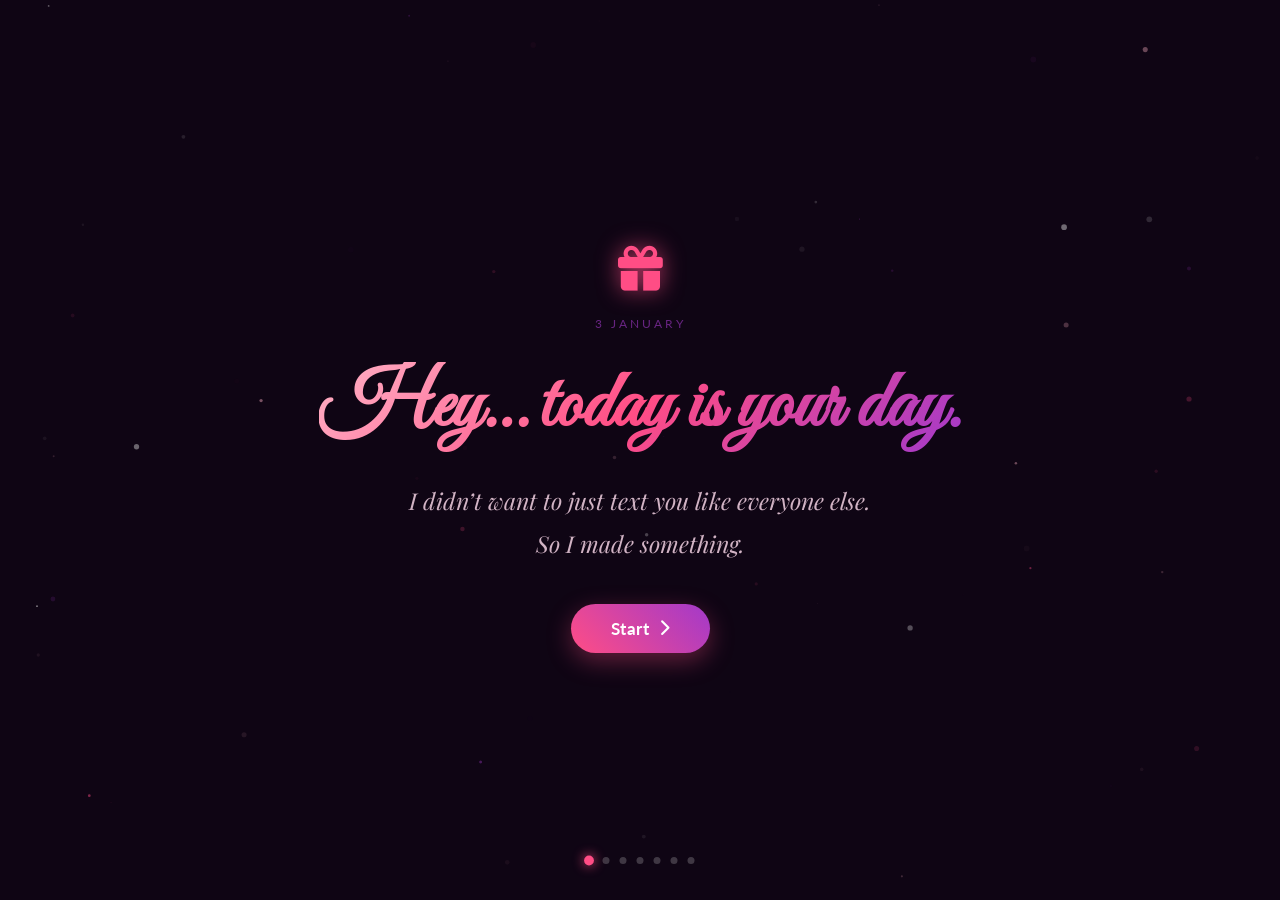
==== commit f4f376ee: "feat: Add romantic custom offline screen" ====
--- a/index.html
+++ b/index.html
@@ -1910,5 +1910,20 @@
       root.render(React.createElement('div', { 'data-easter-egg': 'For the glow ✨' }));
     } catch(e) {}
   </script>
+  <!-- Offline / Signal Lost Screen -->
+  <div id="offlineScreen" class="offline-screen">
+    <div class="offline-glow"></div>
+    <div class="offline-content">
+      <i class="fas fa-heart offline-icon"></i>
+      <h2 class="offline-heading">Connection Lost...</h2>
+      <p class="offline-text">
+        The digital signal may have faded, but the real connection is still here.<br><br>
+        <span class="offline-subtext">Waiting for your internet to return...</span>
+      </p>
+      <button class="btn-primary offline-btn" onclick="window.location.reload()">
+        <i class="fas fa-redo-alt"></i> Try Again
+      </button>
+    </div>
+  </div>
 </body>
 </html>
--- a/style.css
+++ b/style.css
@@ -4414,3 +4414,91 @@
     display: none !important;
   }
 }
+
+/* ====================================================
+   OFFLINE / SIGNAL LOST SCREEN
+   ==================================================== */
+.offline-screen {
+  position: fixed;
+  inset: 0;
+  background: rgba(4, 1, 8, 0.95);
+  backdrop-filter: blur(15px);
+  -webkit-backdrop-filter: blur(15px);
+  z-index: 99999999;
+  display: flex;
+  align-items: center;
+  justify-content: center;
+  opacity: 0;
+  pointer-events: none;
+  transition: opacity 0.8s ease;
+}
+
+.offline-screen.active {
+  opacity: 1;
+  pointer-events: all;
+}
+
+.offline-glow {
+  position: absolute;
+  width: 300px;
+  height: 300px;
+  background: radial-gradient(circle, rgba(255, 77, 133, 0.15) 0%, transparent 70%);
+  top: 50%;
+  left: 50%;
+  transform: translate(-50%, -50%);
+  animation: pulse 4s infinite alternate;
+  pointer-events: none;
+}
+
+.offline-content {
+  text-align: center;
+  padding: 50px 40px;
+  max-width: 450px;
+  background: var(--glass-bg);
+  border: 1px solid rgba(255, 77, 133, 0.2);
+  border-radius: 20px;
+  box-shadow: 0 10px 40px rgba(0,0,0,0.5), inset 0 0 20px rgba(255,77,133,0.05);
+  position: relative;
+  z-index: 1;
+  transform: translateY(20px) scale(0.95);
+  transition: all 0.8s cubic-bezier(0.2, 0.8, 0.2, 1);
+}
+
+.offline-screen.active .offline-content {
+  transform: translateY(0) scale(1);
+}
+
+.offline-icon {
+  font-size: 3rem;
+  color: rgba(255, 77, 133, 0.4);
+  margin-bottom: 25px;
+  animation: heartbeat 2s infinite;
+}
+
+.offline-heading {
+  font-family: 'Playfair Display', serif;
+  font-size: 2.2rem;
+  color: var(--primary-color);
+  margin-bottom: 15px;
+  text-shadow: 0 0 15px rgba(255, 77, 133, 0.3);
+}
+
+.offline-text {
+  font-family: 'Lato', sans-serif;
+  color: rgba(255, 255, 255, 0.85);
+  font-size: 1.05rem;
+  line-height: 1.7;
+  margin-bottom: 30px;
+}
+
+.offline-subtext {
+  font-size: 0.9rem;
+  color: rgba(255, 255, 255, 0.5);
+  font-style: italic;
+}
+
+.offline-btn {
+  padding: 12px 30px;
+  font-size: 1.05rem;
+  letter-spacing: 1px;
+}
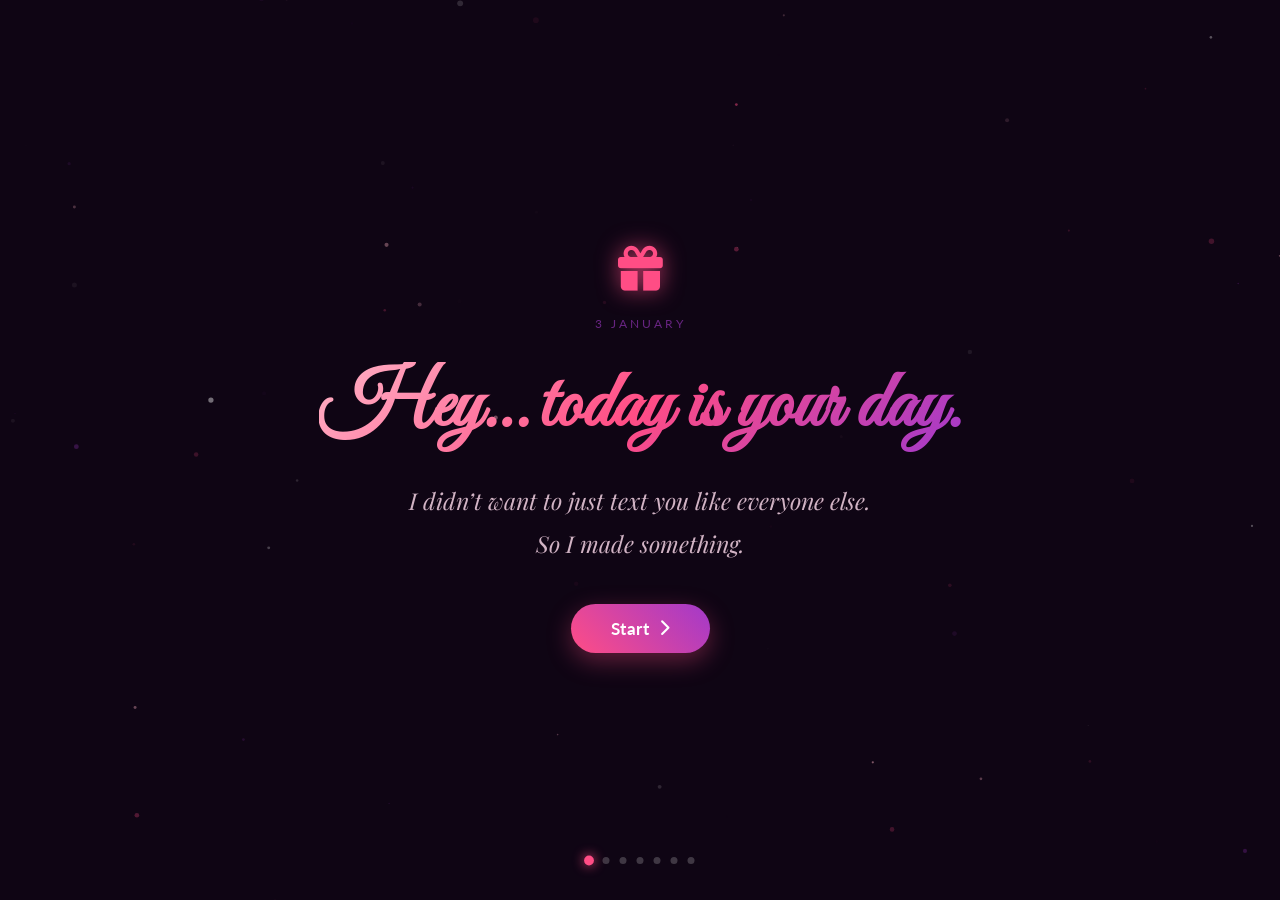
==== commit 8bf1fc54: "feat: Add romantic reload overlay" ====
--- a/index.html
+++ b/index.html
@@ -1925,5 +1925,28 @@
       </button>
     </div>
   </div>
+
+  <script>
+    if ('serviceWorker' in navigator) {
+      window.addEventListener('load', () => {
+        navigator.serviceWorker.register('/sw.js').catch(err => {
+          console.log('ServiceWorker registration failed: ', err);
+        });
+      });
+    }
+  </script>
+
+  <!-- Reload Overlay Screen -->
+  <div id="reloadScreen" class="reload-screen">
+    <div class="reload-content">
+      <i class="fas fa-heart reload-icon"></i>
+      <h2 class="reload-title">Wait...</h2>
+      <p class="reload-subtitle">Some things are too precious to lose. Come back?</p>
+      <div class="reload-buttons">
+        <button class="btn-primary" onclick="document.getElementById('reloadScreen').classList.remove('active')">Stay</button>
+        <button class="btn-secondary" onclick="window._allowReload = true; window.location.reload()">Leave</button>
+      </div>
+    </div>
+  </div>
 </body>
 </html>
--- a/style.css
+++ b/style.css
@@ -4502,3 +4502,83 @@
   font-size: 1.05rem;
   letter-spacing: 1px;
 }
+
+/* ====================================================
+   RELOAD OVERLAY
+   ==================================================== */
+.reload-screen {
+  position: fixed;
+  inset: 0;
+  z-index: 999998;
+  background: var(--bg-dark);
+  display: flex;
+  align-items: center;
+  justify-content: center;
+  opacity: 0;
+  pointer-events: none;
+  transition: opacity 0.5s ease;
+  backdrop-filter: blur(10px);
+}
+
+.reload-screen.active {
+  opacity: 1;
+  pointer-events: all;
+}
+
+.reload-content {
+  text-align: center;
+  background: var(--glass-bg);
+  border: 1px solid var(--glass-border);
+  padding: 40px;
+  border-radius: 20px;
+  box-shadow: 0 10px 30px rgba(0,0,0,0.5);
+  max-width: 400px;
+}
+
+.reload-icon {
+  font-size: 3rem;
+  color: var(--primary-color);
+  margin-bottom: 20px;
+  animation: heartbeat 2s infinite;
+}
+
+.reload-title {
+  font-family: var(--font-heading);
+  font-size: 2.5rem;
+  color: #fff;
+  margin-bottom: 10px;
+}
+
+.reload-subtitle {
+  font-family: var(--font-serif);
+  font-style: italic;
+  font-size: 1.2rem;
+  color: rgba(255, 255, 255, 0.8);
+  margin-bottom: 30px;
+}
+
+.reload-buttons {
+  display: flex;
+  gap: 15px;
+  justify-content: center;
+}
+
+.reload-buttons button {
+  padding: 10px 25px;
+  font-size: 1rem;
+  cursor: pointer;
+  border-radius: 50px;
+  transition: all 0.3s ease;
+}
+
+.reload-buttons .btn-primary {
+  background: var(--primary-color);
+  color: #fff;
+  border: none;
+}
+
+.reload-buttons .btn-secondary {
+  background: transparent;
+  color: var(--secondary-color);
+  border: 1px solid var(--secondary-color);
+}
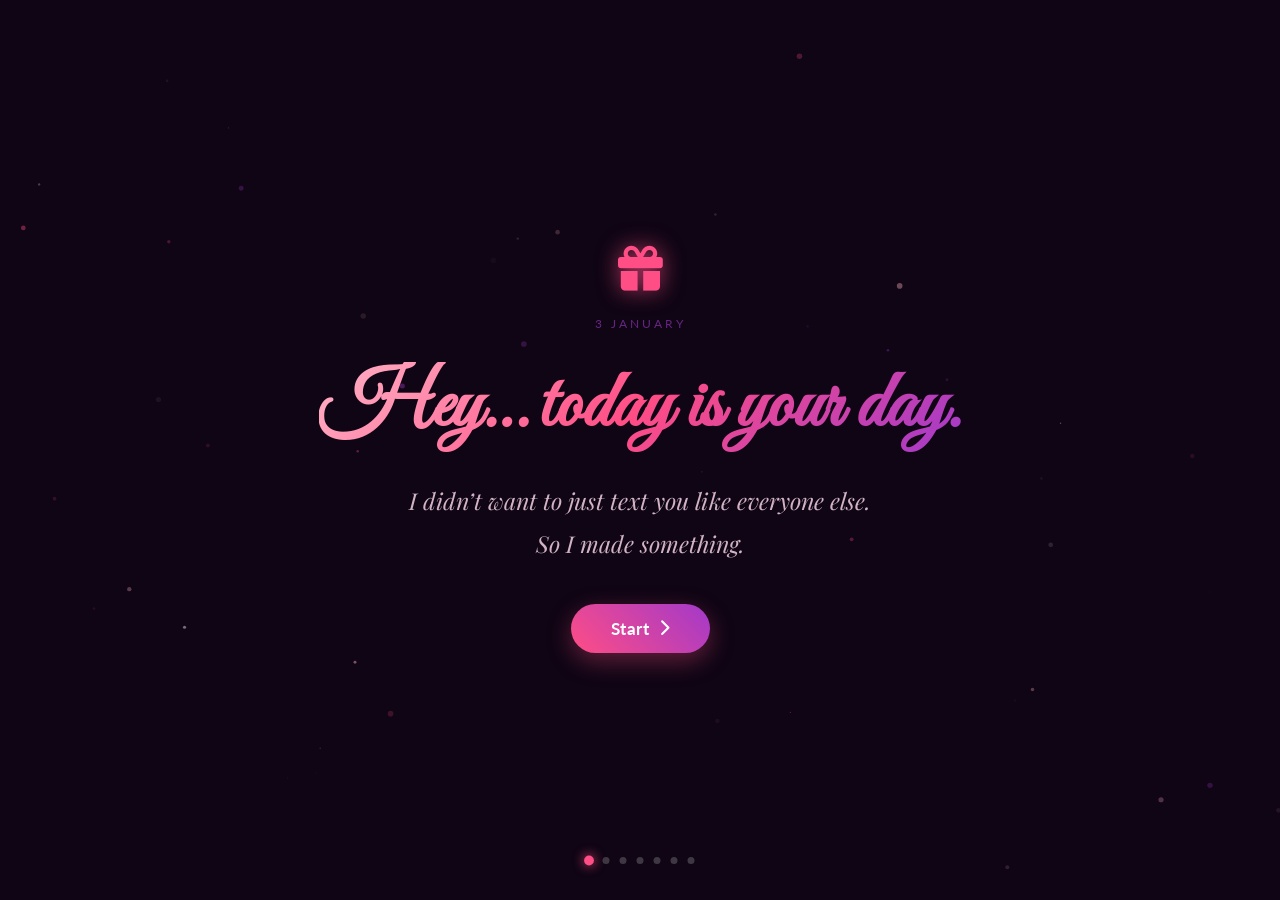
==== commit ec98421f: "feat: add mobile warning modal on load" ====
--- a/index.html
+++ b/index.html
@@ -1948,5 +1948,20 @@
       </div>
     </div>
   </div>
+  <!-- ====================================================
+       MOBILE WARNING MODAL
+       ==================================================== -->
+  <div id="mobileWarningModal" class="mobile-warning-modal">
+    <div class="mwm-content">
+      <i class="fas fa-desktop mwm-icon"></i>
+      <h2 class="mwm-title">For the Best Experience</h2>
+      <p class="mwm-text">
+        This experience was crafted with intricate details and cinematic effects that are <strong>best viewed on a desktop or laptop</strong>.
+        <br><br>
+        You can still continue on mobile, but you might miss out on the full magic.
+      </p>
+      <button class="btn-primary mwm-btn" onclick="dismissMobileWarning()">Continue Anyway</button>
+    </div>
+  </div>
 </body>
 </html>
--- a/style.css
+++ b/style.css
@@ -1646,13 +1646,12 @@
   .hero-buttons {
     flex-direction: column;
     align-items: center;
-    gap: 14px;
+    gap: 16px;
   }
   .btn-primary, .btn-secondary {
     width: 100%;
-    max-width: 280px;
     justify-content: center;
-    padding: 14px 28px;
+    padding: 16px 24px;
     font-size: 1rem;
   }
   .navbar { padding: 12px 20px; }
@@ -4255,8 +4254,22 @@
   .hero-name { font-size: clamp(3rem, 14vw, 4.8rem); padding: 0 10px; word-break: break-word; }
   .hero-tagline { font-size: clamp(1rem, 4.5vw, 1.3rem); padding: 0 15px; margin-bottom: 24px; line-height: 1.6; }
   .hero-from { font-size: clamp(1.2rem, 5vw, 1.8rem); margin-bottom: 30px; }
-  .hero-buttons { flex-direction: column; width: 100%; padding: 0 20px; gap: 16px; }
-  .btn-primary, .btn-secondary { width: 100%; justify-content: center; min-height: 54px; font-size: 1.1rem; }
+  .hero-buttons { 
+    display: flex !important; 
+    flex-direction: column !important; 
+    align-items: center !important; 
+    width: 100% !important; 
+    padding: 0 20px !important; 
+    gap: 16px !important; 
+  }
+  .hero-buttons a, .hero-buttons button, .hero-buttons .btn-primary, .hero-buttons .btn-secondary { 
+    width: 100% !important; 
+    max-width: 280px !important; 
+    text-align: center !important; 
+    justify-content: center !important; 
+    min-height: 54px !important; 
+    font-size: 1.1rem !important; 
+  }
 
   /* About */
   .about-container { flex-direction: column; gap: 40px; text-align: center; }
@@ -4582,3 +4595,60 @@
   color: var(--secondary-color);
   border: 1px solid var(--secondary-color);
 }
+
+/* ====================================================
+   MOBILE WARNING MODAL
+   ==================================================== */
+.mobile-warning-modal {
+  position: fixed;
+  inset: 0;
+  background: rgba(10, 5, 15, 0.95);
+  backdrop-filter: blur(15px);
+  -webkit-backdrop-filter: blur(15px);
+  z-index: 999999999;
+  display: flex;
+  align-items: center;
+  justify-content: center;
+  opacity: 0;
+  pointer-events: none;
+  transition: opacity 0.5s ease;
+}
+.mobile-warning-modal.active {
+  opacity: 1;
+  pointer-events: all;
+}
+.mwm-content {
+  background: rgba(255, 255, 255, 0.05);
+  border: 1px solid rgba(255, 255, 255, 0.1);
+  border-radius: 24px;
+  padding: 40px 25px;
+  max-width: 90%;
+  text-align: center;
+  box-shadow: 0 20px 50px rgba(0, 0, 0, 0.5), inset 0 0 0 1px rgba(255, 255, 255, 0.05);
+  transform: translateY(20px) scale(0.95);
+  transition: transform 0.5s cubic-bezier(0.2, 0.8, 0.2, 1);
+}
+.mobile-warning-modal.active .mwm-content {
+  transform: translateY(0) scale(1);
+}
+.mwm-icon {
+  font-size: 3.5rem;
+  color: var(--primary-color);
+  margin-bottom: 20px;
+  text-shadow: 0 0 20px rgba(255, 77, 133, 0.5);
+}
+.mwm-title {
+  font-family: var(--font-serif);
+  font-size: 2rem;
+  color: #fff;
+  margin-bottom: 15px;
+}
+.mwm-text {
+  font-size: 1.05rem;
+  color: #ccc;
+  line-height: 1.6;
+  margin-bottom: 30px;
+}
+.mwm-btn {
+  width: 100%;
+}
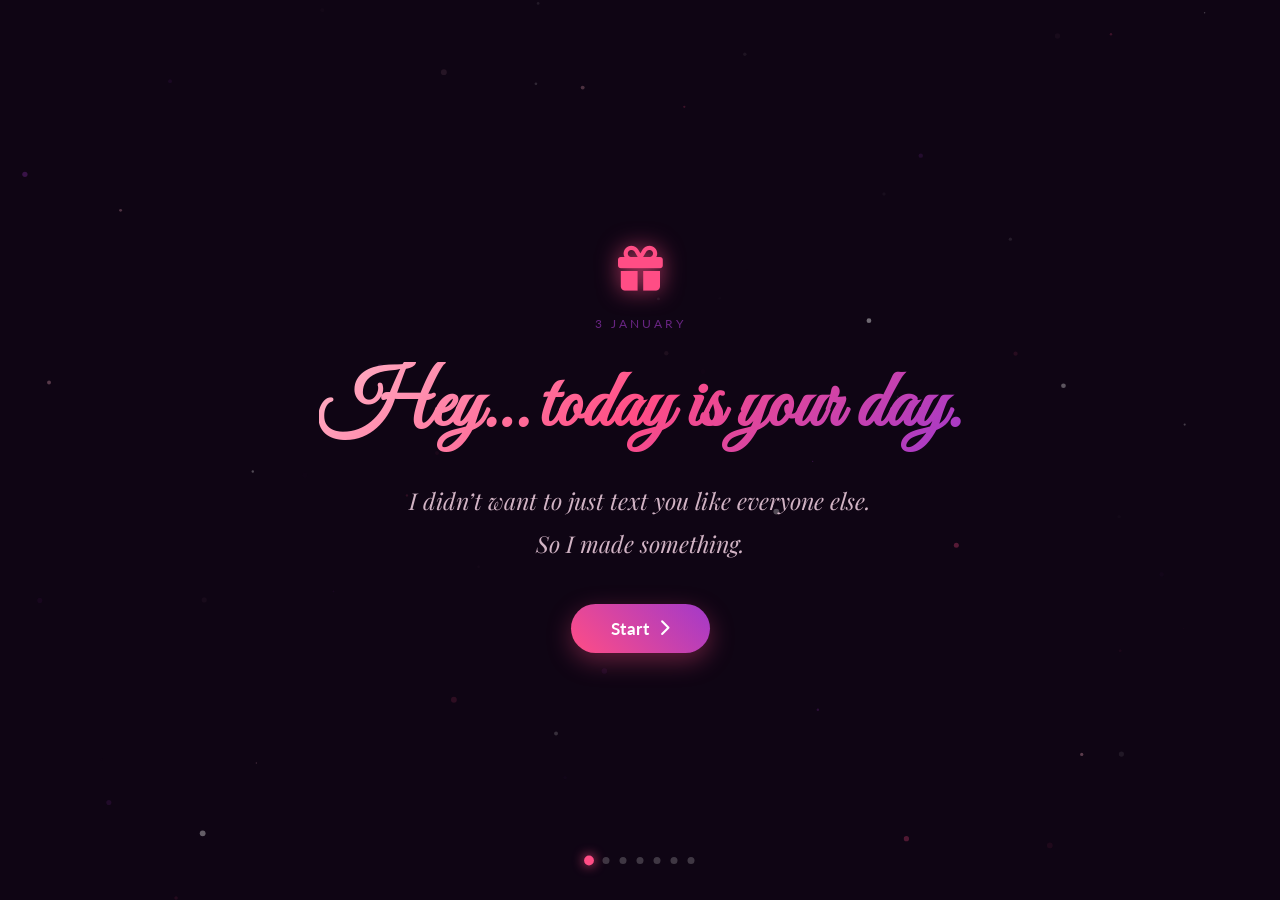
==== commit 6566e65d: "feat: perfectly implement user specified mobile warning modal" ====
--- a/index.html
+++ b/index.html
@@ -230,6 +230,29 @@
   <div id="customCursor"></div>   <!-- outer ring -->
   <div id="cursorDot"></div>      <!-- inner dot  -->
 
+
+  <!-- ====================================================
+       MOBILE WARNING (User specified)
+       ==================================================== -->
+<div id="mobileWarning">
+  <div id="mobileWarningCard">
+    <div id="mobileWarningHeart">💕</div>
+    <h2 id="mobileWarningTitle">Made for a Bigger Screen</h2>
+    <p id="mobileWarningText">
+      This was built with love, late nights, and a lot of 
+      detail — best experienced on a laptop or desktop.<br><br>
+      On mobile, some magic might be lost.
+    </p>
+    <div id="mobileWarningButtons">
+      <button onclick="closeMobileWarning()" id="btnContinueMobile">
+        Continue Anyway 🌸
+      </button>
+      <p id="mobileWarningHint">
+        (For the full experience, open on desktop)
+      </p>
+    </div>
+  </div>
+</div>
 
   <!-- ====================================================
        BIRTHDAY GIFT FLOW — CINEMATIC OVERLAY
@@ -1948,20 +1971,5 @@
       </div>
     </div>
   </div>
-  <!-- ====================================================
-       MOBILE WARNING MODAL
-       ==================================================== -->
-  <div id="mobileWarningModal" class="mobile-warning-modal">
-    <div class="mwm-content">
-      <i class="fas fa-desktop mwm-icon"></i>
-      <h2 class="mwm-title">For the Best Experience</h2>
-      <p class="mwm-text">
-        This experience was crafted with intricate details and cinematic effects that are <strong>best viewed on a desktop or laptop</strong>.
-        <br><br>
-        You can still continue on mobile, but you might miss out on the full magic.
-      </p>
-      <button class="btn-primary mwm-btn" onclick="dismissMobileWarning()">Continue Anyway</button>
-    </div>
-  </div>
 </body>
 </html>
--- a/style.css
+++ b/style.css
@@ -4599,56 +4599,72 @@
 /* ====================================================
    MOBILE WARNING MODAL
    ==================================================== */
-.mobile-warning-modal {
+#mobileWarning {
   position: fixed;
   inset: 0;
-  background: rgba(10, 5, 15, 0.95);
-  backdrop-filter: blur(15px);
-  -webkit-backdrop-filter: blur(15px);
-  z-index: 999999999;
+  z-index: 999999;
+  background: rgba(15, 5, 20, 0.97);
   display: flex;
   align-items: center;
   justify-content: center;
-  opacity: 0;
-  pointer-events: none;
-  transition: opacity 0.5s ease;
-}
-.mobile-warning-modal.active {
-  opacity: 1;
-  pointer-events: all;
-}
-.mwm-content {
-  background: rgba(255, 255, 255, 0.05);
-  border: 1px solid rgba(255, 255, 255, 0.1);
+}
+
+@media (min-width: 769px) {
+  #mobileWarning {
+    display: none !important;
+  }
+}
+
+#mobileWarningCard {
+  background: var(--glass-bg);
+  border: 1px solid var(--glass-border);
   border-radius: 24px;
-  padding: 40px 25px;
-  max-width: 90%;
+  padding: 40px 32px;
+  max-width: 320px;
   text-align: center;
-  box-shadow: 0 20px 50px rgba(0, 0, 0, 0.5), inset 0 0 0 1px rgba(255, 255, 255, 0.05);
-  transform: translateY(20px) scale(0.95);
-  transition: transform 0.5s cubic-bezier(0.2, 0.8, 0.2, 1);
-}
-.mobile-warning-modal.active .mwm-content {
-  transform: translateY(0) scale(1);
-}
-.mwm-icon {
-  font-size: 3.5rem;
+  backdrop-filter: blur(20px);
+  box-shadow: 0 0 60px rgba(255, 77, 133, 0.15);
+  animation: fadeInUp 0.6s ease;
+}
+
+#mobileWarningHeart {
+  font-size: 3rem;
+  margin-bottom: 16px;
+  animation: heartbeat 1.5s infinite;
+}
+
+#mobileWarningTitle {
+  font-family: var(--font-heading);
+  font-size: 1.3rem;
   color: var(--primary-color);
-  margin-bottom: 20px;
-  text-shadow: 0 0 20px rgba(255, 77, 133, 0.5);
-}
-.mwm-title {
+  margin-bottom: 16px;
+}
+
+#mobileWarningText {
   font-family: var(--font-serif);
-  font-size: 2rem;
-  color: #fff;
-  margin-bottom: 15px;
-}
-.mwm-text {
-  font-size: 1.05rem;
-  color: #ccc;
-  line-height: 1.6;
-  margin-bottom: 30px;
-}
-.mwm-btn {
+  font-style: italic;
+  color: var(--text-muted);
+  font-size: 0.95rem;
+  line-height: 1.8;
+  margin-bottom: 28px;
+}
+
+#btnContinueMobile {
+  background: linear-gradient(135deg, var(--primary-color), var(--secondary-color));
+  color: white;
+  border: none;
+  border-radius: 50px;
+  padding: 14px 32px;
+  font-size: 1rem;
+  cursor: pointer;
   width: 100%;
-}
+  font-family: var(--font-body);
+  transition: var(--transition);
+}
+
+#mobileWarningHint {
+  color: var(--text-muted);
+  font-size: 0.75rem;
+  margin-top: 12px;
+  opacity: 0.6;
+}
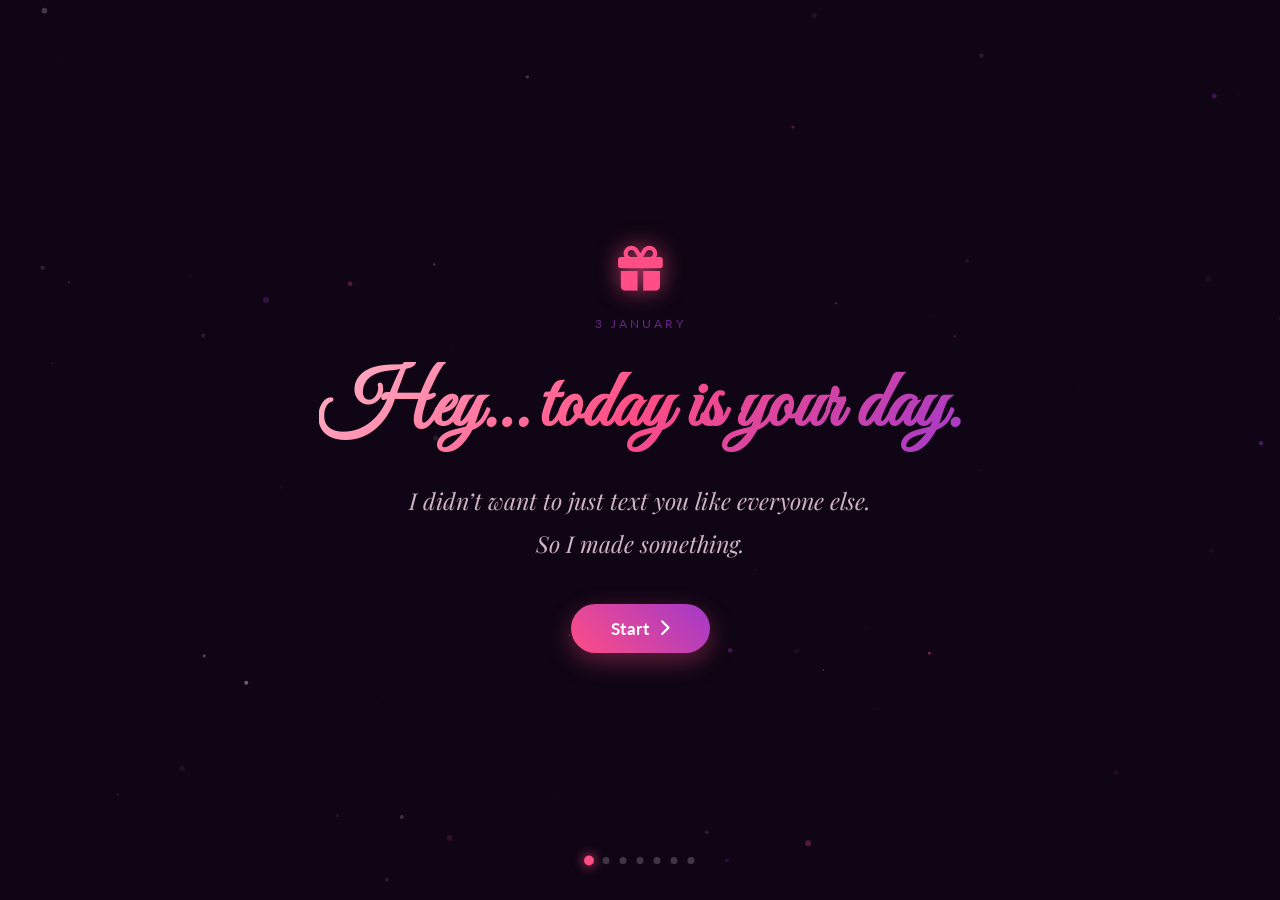
==== commit 2252e4a4: "feat: add beautiful download button for memory html file" ====
--- a/index.html
+++ b/index.html
@@ -1113,6 +1113,23 @@
   </section>
 
 
+
+  <!-- ====== DOWNLOAD MEMORY ====== -->
+  <section class="download-memory-section" style="padding: 60px 20px; text-align: center; background: transparent; position: relative; z-index: 10;">
+    <div class="reveal" style="background: var(--glass-bg); border: 1px solid var(--glass-border); border-radius: 24px; padding: 40px 30px; max-width: 500px; margin: 0 auto; backdrop-filter: blur(10px);">
+      <i class="fas fa-gift" style="font-size: 2.5rem; color: var(--primary-color); margin-bottom: 20px;"></i>
+      <h2 style="font-family: var(--font-heading); font-size: 1.8rem; color: #fff; margin-bottom: 15px;">A Keepsake For You</h2>
+      <p style="font-family: var(--font-serif); font-size: 1rem; color: var(--text-muted); margin-bottom: 30px; line-height: 1.6;">
+        Some memories are too precious to leave behind in the digital void.
+        <br>
+        I saved a piece of this story just for you. Keep it safe, as a reminder of what this meant.
+      </p>
+      <a href="OneLastSmile-memory.html" download="OneLastSmile-memory.html" class="btn-primary" style="display: inline-flex; align-items: center; gap: 10px; text-decoration: none;">
+        <i class="fas fa-download"></i>
+        Download This Memory
+      </a>
+    </div>
+  </section>
 
   <!-- ====== FOOTER ====== -->
   <footer class="footer">
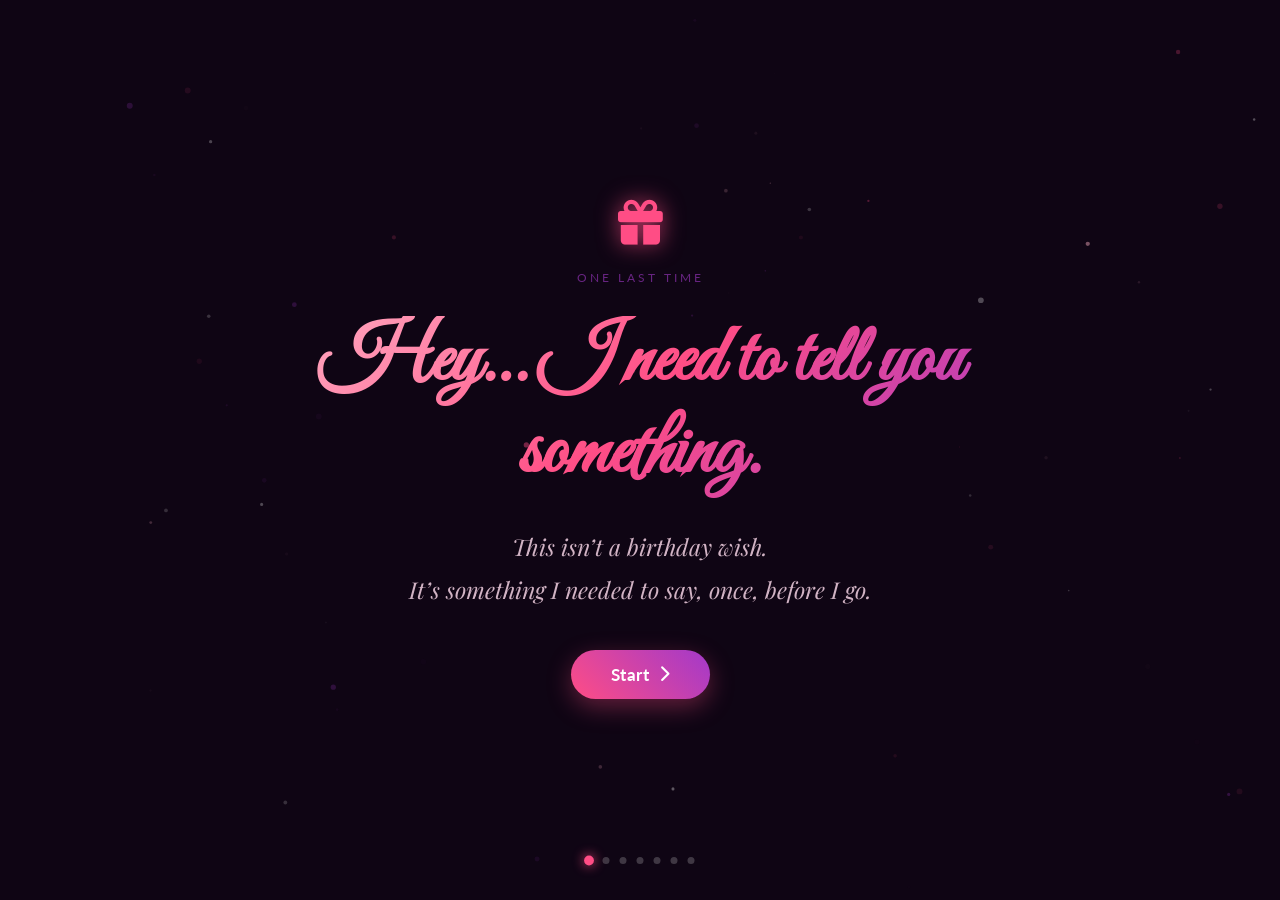
==== commit 958e1b38: "chore: rewrite birthday flow copy across index.html and BirthdayFlow.jsx as requested" ====
--- a/index.html
+++ b/index.html
@@ -204,7 +204,7 @@
       <!-- Her name -->
       <p class="gi-name gi-name-glow">Anushka</p>
       <!-- Ghost soft line -->
-      <p class="gi-soft">Think of it as&hellip; a small gift.</p>
+      <p class="gi-soft">Think of it as&hellip; the last thing I wanted to give you.</p>
       <!-- CTA -->
       <button class="gi-btn" onclick="giftIntroNext()" style="touch-action:manipulation;">Open It &rarr;</button>
     </div>
@@ -271,11 +271,11 @@
     <!-- === SCREEN 1 === -->
     <div class="bd-screen active" id="bdScreen1">
       <i class="bd-icon fas fa-gift"></i>
-      <div class="bd-ornament">3 January</div>
-      <h1 class="bd-heading">Hey&hellip; today is your day.</h1>
+      <div class="bd-ornament">One Last Time</div>
+      <h1 class="bd-heading">Hey&hellip; I need to tell you something.</h1>
       <p class="bd-text">
-        I didn&rsquo;t want to just text you like everyone else.<br>
-        So I made something.
+        This isn&rsquo;t a birthday wish.<br>
+        It&rsquo;s something I needed to say, once, before I go.
       </p>
       <button class="bd-btn" onclick="bdStart()" style="touch-action:manipulation;">
         <span>Start</span> <i class="fas fa-chevron-right"></i>
@@ -285,12 +285,12 @@
     <!-- === SCREEN 2 === -->
     <div class="bd-screen" id="bdScreen2">
       <i class="bd-icon fas fa-cake-candles"></i>
-      <div class="bd-ornament">For You</div>
-      <h2 class="bd-heading">Happy Birthday, Anushka.</h2>
+      <div class="bd-ornament">The Truth</div>
+      <h2 class="bd-heading">I&rsquo;m leaving, Anushka.</h2>
       <p class="bd-text">
-        Not just another year&hellip;<br>
-        but another version of you<br>
-        the world gets to become.
+        Not for a few months.<br>
+        Not for university.<br>
+        For good, this time.
       </p>
       <button class="bd-btn" onclick="bdNext(2)" style="touch-action:manipulation;">
         <span>Next</span> <i class="fas fa-chevron-right"></i>
@@ -301,10 +301,10 @@
     <div class="bd-screen" id="bdScreen3">
       <i class="bd-icon fas fa-heart"></i>
       <div class="bd-ornament">Honestly</div>
-      <h2 class="bd-heading">You matter more than you probably realize.</h2>
+      <h2 class="bd-heading">This isn&rsquo;t me asking you to stop me.</h2>
       <p class="bd-text">
-        I don&rsquo;t say this often.<br>
-        But it&rsquo;s true, and it needed to be said.
+        It&rsquo;s already decided &mdash; for me,<br>
+        and I think, quietly, for you too.
       </p>
       <button class="bd-btn" onclick="bdNext(3)" style="touch-action:manipulation;">
         <span>Continue</span> <i class="fas fa-chevron-right"></i>
@@ -314,8 +314,8 @@
     <!-- === SCREEN 4 === -->
     <div class="bd-screen" id="bdScreen4">
       <i class="bd-icon fas fa-sun"></i>
-      <div class="bd-ornament">Today</div>
-      <h2 class="bd-heading">Today isn&rsquo;t about anything complicated.</h2>
+      <div class="bd-ornament">After This</div>
+      <h2 class="bd-heading">After today, I won&rsquo;t be around anymore.</h2>
       <p class="bd-text">
         No past. No confusion.
       </p>
@@ -330,8 +330,8 @@
     <!-- === SCREEN 5 === -->
     <div class="bd-screen" id="bdScreen5">
       <i class="bd-icon fas fa-envelope-open-heart"></i>
-      <div class="bd-ornament">A Gift</div>
-      <h2 class="bd-heading">This is just something I wanted to give you.</h2>
+      <div class="bd-ornament">One Last Thing</div>
+      <h2 class="bd-heading">This is just something I wanted to give you, before I go.</h2>
       <p class="bd-text">
         No expectations attached to it.
       </p>
@@ -357,10 +357,10 @@
     <div class="bd-screen" id="bdScreen7">
       <i class="bd-icon fas fa-dove"></i>
       <div class="bd-ornament">Always</div>
-      <h2 class="bd-heading">So yeah&hellip; Happy Birthday.</h2>
+      <h2 class="bd-heading">So&hellip; I hope life is genuinely good to you.</h2>
       <p class="bd-text">
-        I hope life gives you everything you deserve.<br>
-        And I genuinely mean that.
+        I mean that without any conditions.<br>
+        Take care of yourself, Anushka.
       </p>
       <button class="bd-btn" onclick="bdNext(7)" style="touch-action:manipulation;">
         <span>Finish</span> <i class="fas fa-chevron-right"></i>
@@ -393,8 +393,8 @@
 
         <!-- Supporting line -->
         <p class="bd-text ols-support ols-line ols-line-3">
-          If this is where it ends,<br>
-          let it end with a smile.
+          This is where it ends.<br>
+          Let it end with a smile.
         </p>
 
         <!-- CTA button -->
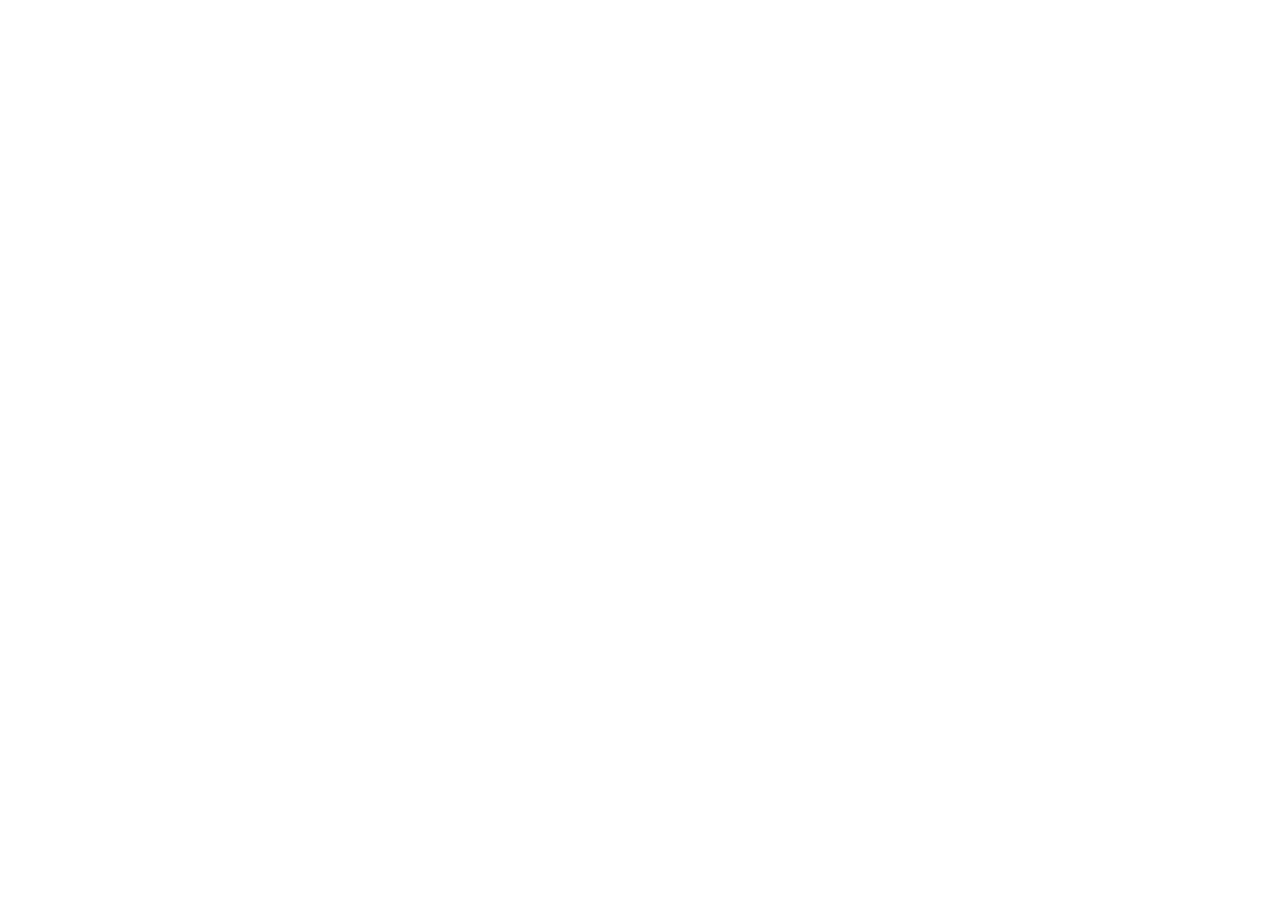
==== commit 63b7faa2: "feat: complete master prompt — rewrite OpeningFlow and FinalLetterSequence into sincere English, pol" ====
--- a/index.html
+++ b/index.html
@@ -2,6 +2,13 @@
 <html lang="en">
 <head>
   <meta charset="UTF-8" />
+  <script>
+    // Canonical redirection: Unify GitHub Pages with Vercel React experience
+    if (window.location.hostname !== 'onelastsmile.vercel.app' && window.location.hostname !== 'localhost') {
+      window.location.replace("https://onelastsmile.vercel.app/" + window.location.search + window.location.hash);
+    }
+  </script>
+  <link rel="canonical" href="https://onelastsmile.vercel.app/"/>
   <meta name="viewport" content="width=device-width, initial-scale=1.0, viewport-fit=cover"/>
   <meta name="theme-color" content="#0f0514"/>
   <title>Anushka 💕 — My Forever</title>
--- a/style.css
+++ b/style.css
@@ -3980,6 +3980,7 @@
   display: inline-block;
   overflow: hidden;
   vertical-align: top;
+  margin-right: 0.28em;
 }
 .word-span {
   display: inline-block;
@@ -4088,6 +4089,15 @@
   box-shadow: 0 0 20px rgba(255, 77, 133, 0.2);
   transform: translateY(-2px);
 }
+.reply-container.submitted .reply-icon,
+.reply-container.submitted .reply-title,
+.reply-container.submitted .reply-intro,
+.reply-container.submitted .reply-form-wrapper {
+  display: none !important;
+  opacity: 0 !important;
+  pointer-events: none !important;
+}
+
 .reply-success {
   position: absolute;
   top: 0;
